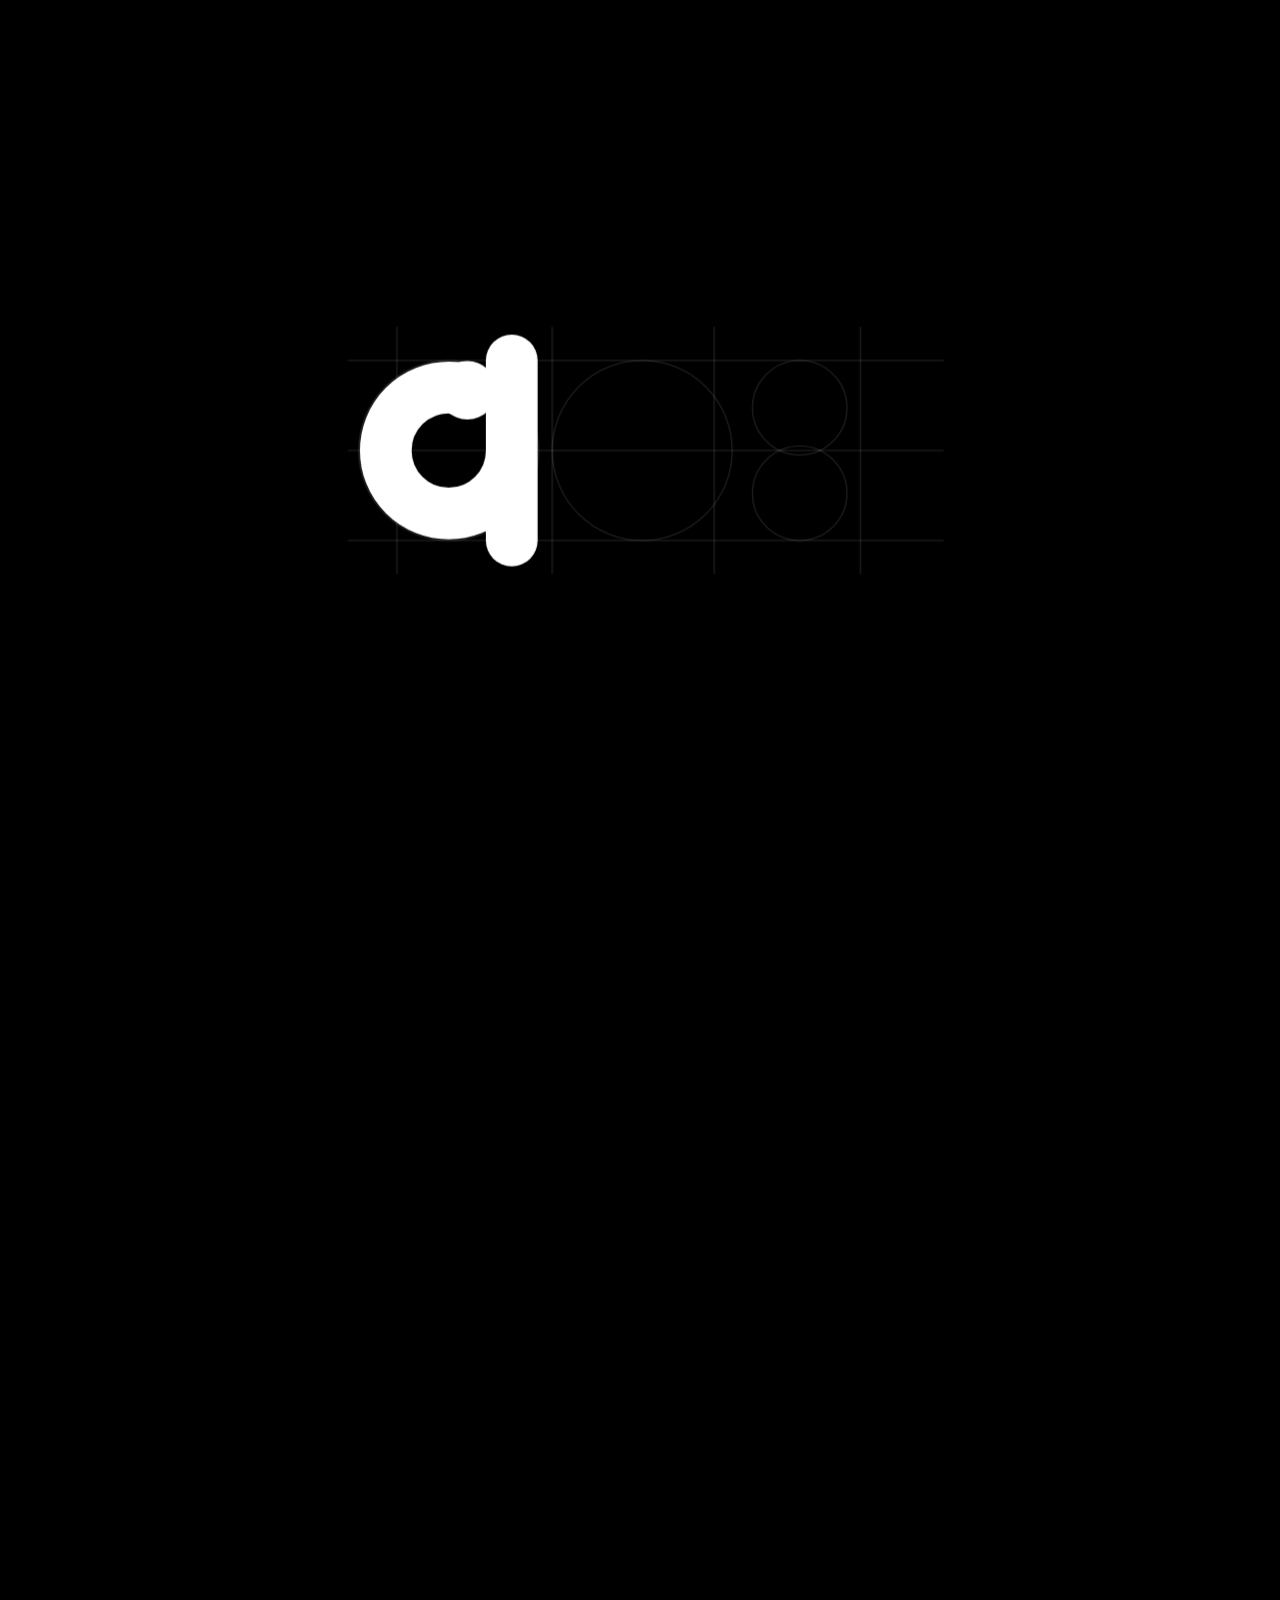
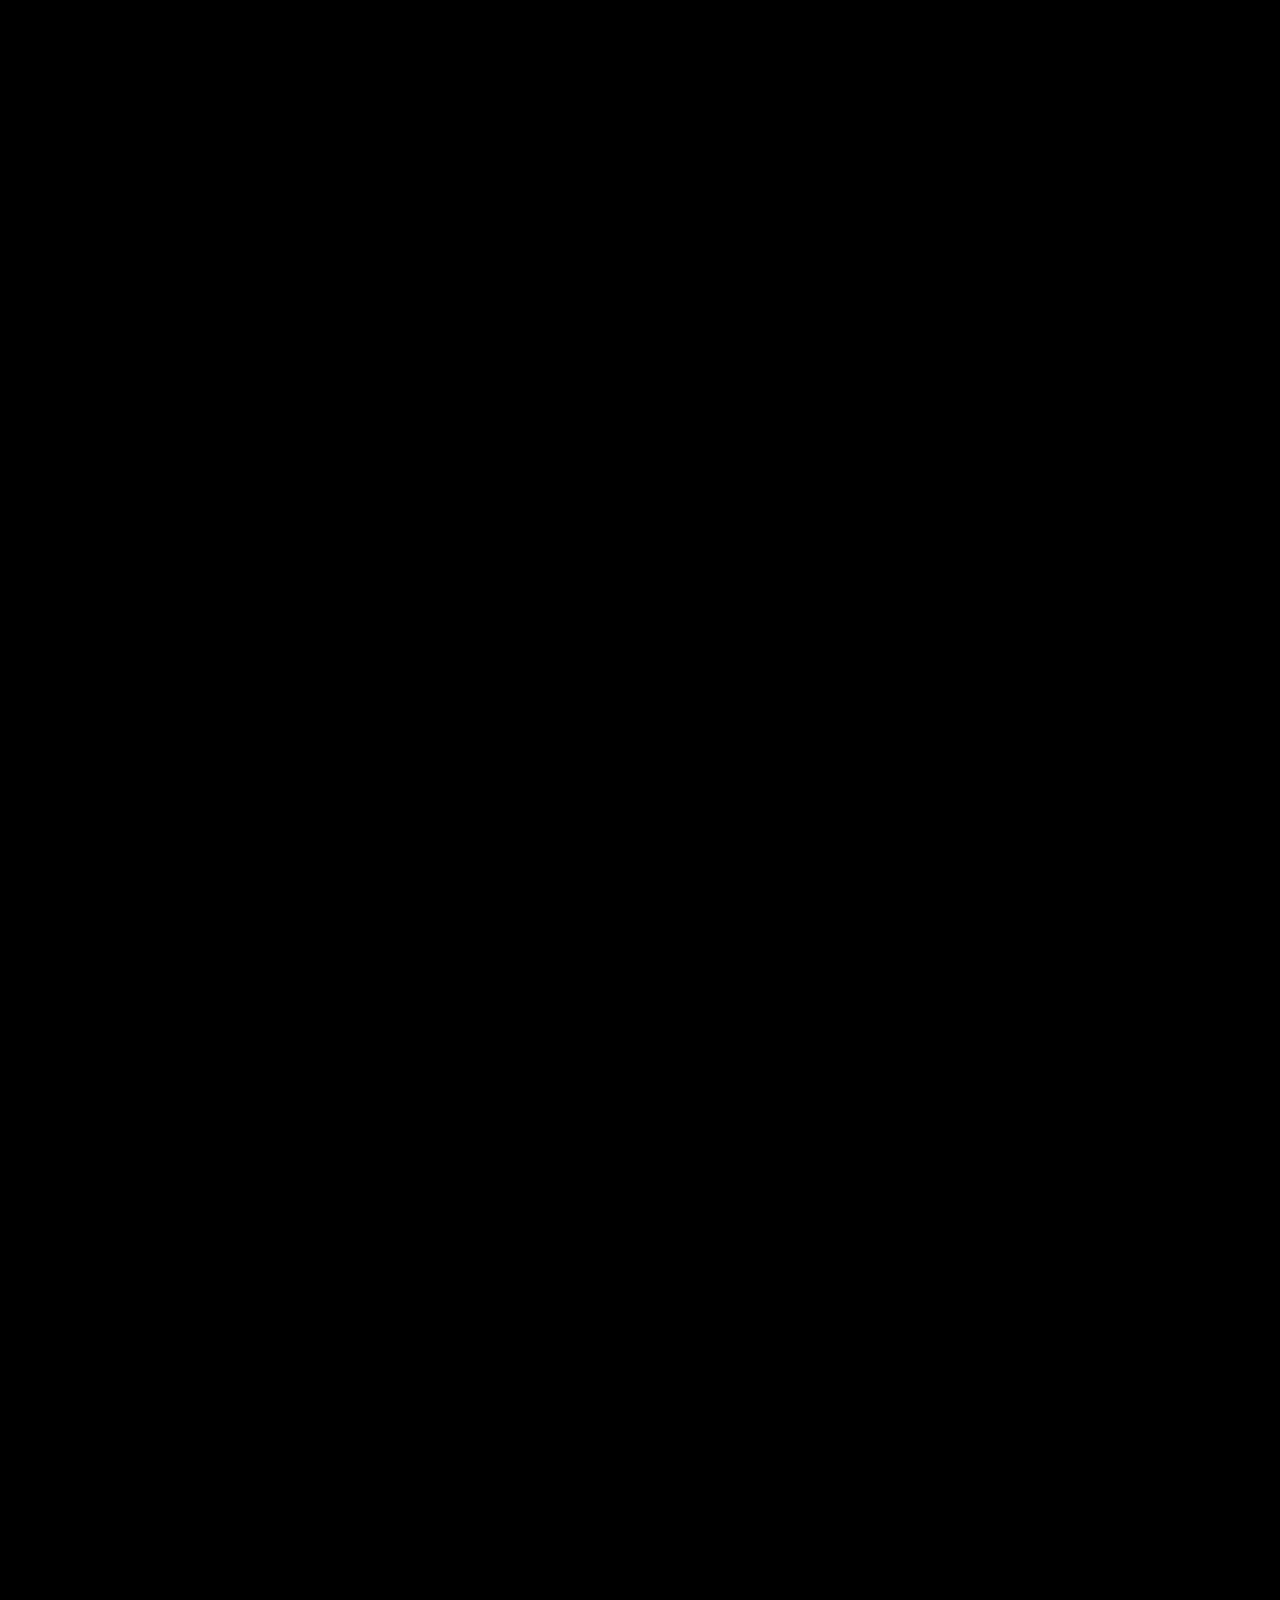
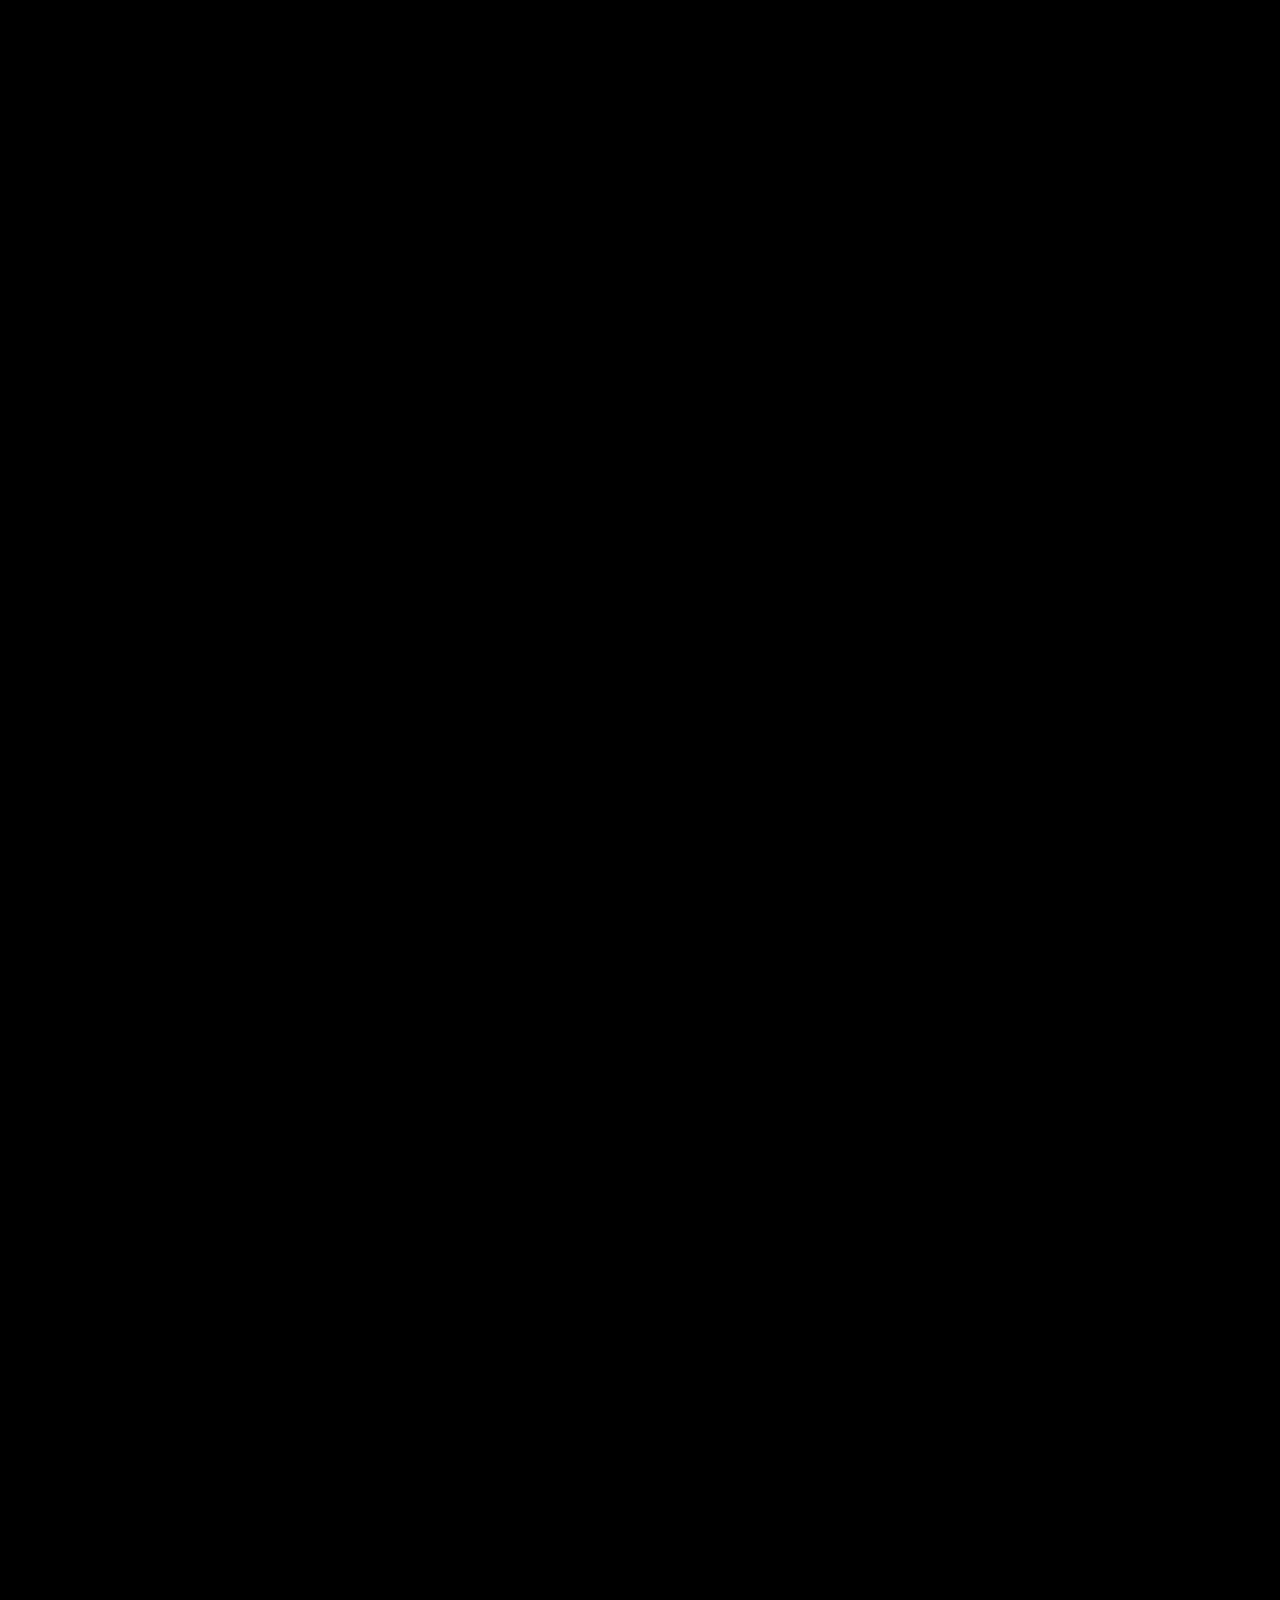
==== index.html @ 287c2034 "Declare copyright: all rights reserved LICENSE and README state that the repo is public only so GitH" ====
<!DOCTYPE html>
<!-- (c) 2026 Bhavani Shankar Ajith. All rights reserved. Viewing is permitted; reuse is not. See /LICENSE. -->
<html lang="en">
<head>
  <meta charset="UTF-8">
  <meta name="viewport" content="width=device-width, initial-scale=1.0">
  <title>Bhavani S. &middot; Junior Software Developer</title>

  <!-- SEO -->
  <meta name="description" content="hi. i'm bhavani. Software engineer — backend, data pipelines, and AI systems. Spring Boot, GraphRAG, Kafka. MS at Stony Brook, May 2026.">
  <meta name="keywords" content="software engineer, backend developer, spring boot, kafka, graphrag, rag, microservices, distributed systems, stony brook">
  <meta name="author" content="Bhavani Shankar Ajith">
  <meta name="robots" content="index, follow">

  <!-- Open Graph -->
  <meta property="og:title" content="Bhavani S. &middot; Junior Software Developer">
  <meta property="og:description" content="Software engineer — backend, data pipelines, and AI systems. MS at Stony Brook, May 2026.">
  <meta property="og:type" content="website">
  <meta property="og:locale" content="en_US">
  <meta property="og:image" content="https://abs768.github.io/images/DocGPT.png">

  <!-- Favicon -->
  <link rel="icon" type="image/svg+xml" href="./favicon.svg">

  <!-- Fonts -->
  <link rel="preconnect" href="https://fonts.googleapis.com">
  <link rel="preconnect" href="https://fonts.gstatic.com" crossorigin>
  <link href="https://fonts.googleapis.com/css2?family=IBM+Plex+Mono:ital,wght@0,300;0,400;0,500;1,300;1,400;1,500&display=swap" rel="stylesheet">
  <link href="https://fonts.googleapis.com/css2?family=IBM+Plex+Sans:wght@400;500;600;700&display=swap" rel="stylesheet">

  <!-- Styles -->
  <link rel="stylesheet" href="css/portfolio.css?v=20260711n">
</head>

<body>
  <div id="cursor" aria-hidden="true"></div>
  <div class="loadbar" id="loadbar" aria-hidden="true"></div>

  <!-- intro animation: "my story", hand-scribbled stroke by stroke -->
  <section class="intro" id="intro" aria-label="my story">
    <div class="intro__anim" id="introAnim" aria-hidden="true">
      <svg class="intro__svg" viewBox="0 0 640 360" xmlns="http://www.w3.org/2000/svg">
        <!-- construction guides, like a type-design blueprint -->
        <g class="intro__guides">
          <path d="M60,100 L590,100 M60,260 L590,260 M60,180 L590,180"/>
          <path d="M104,70 L104,290 M242,70 L242,290 M386,70 L386,290 M516,70 L516,290"/>
          <circle cx="150" cy="180" r="80"/>
          <circle cx="322" cy="180" r="80"/>
          <circle cx="462" cy="142" r="42"/>
          <circle cx="462" cy="218" r="42"/>
        </g>

        <!-- each letter is one pen path: drawn white under the ball,
             colorized the moment it completes -->
        <path class="intro__letter" data-color="#1c86ff"
              d="M206,180 A56,56 0 1 1 150,124 A56,56 0 0 1 206,180 M206,100 L206,260"/>
        <path class="intro__letter" data-color="#ff4fa0"
              d="M238,42 L238,260 M238,180 A56,56 0 1 1 322,236 A56,56 0 0 1 266,180"/>
        <path class="intro__letter" data-color="#ff4757"
              d="M498,118 C490,94 434,96 432,132 C430,166 496,158 496,196 C496,232 432,236 424,210"/>

        <!-- the pen: writes the word, lands as the period -->
        <circle class="intro__ball" id="introBall" cx="0" cy="0" r="26" fill="#ffffff"/>
      </svg>
    </div>
  </section>

  <!-- about -->
  <section class="about" id="about">
    <textarea id="message" placeholder="Type your message… " aria-label="Type your message"></textarea>


    <h1 class="about__title">
      <span id="greet">hi</span>.<br>
      <span>i&rsquo;m</span><br>
      <span>bhavani</span>.
    </h1>

    <p class="about__introText">
      I&rsquo;m a software engineer. I mostly build backend and AI
      systems &mdash; retrieval, pipelines, APIs. Finishing my MS at
      Stony Brook, out in May 2026.
    </p>

    <div class="about__buttons">
      <a href="#" class="btn btn--hi" id="sayHi">
        <span class="btn__icon">&rarr;</span>
        <span class="btn__text">
          <span class="btn__text__main">say hi</span>
          <span class="btn__text__sub">go back</span>
          <span class="btn__text__done">&#10003; thank you</span>
        </span>
      </a>
      <a href="#" class="btn btn--snd" id="send"><span class="btn__text">send</span></a>
    </div>
  </section>

  <!-- work grid (full bleed) -->
  <div class="workgrid">

    <!-- 1: papertrail wordmark (wide) -->
    <div class="workgrid__item workgrid__item--1">
      <a href="experiments.html#papertrail">
        <div class="workgrid__item__container">
          <div class="workgrid__item__title">papertrail &mdash; graphrag research-paper agent</div>
          <div class="workgrid__item__content">
            <span class="tile-wordmark tile-wordmark--paper">papertrail</span>
          </div>
        </div>
      </a>
    </div>

    <!-- 2: solar system, learned to orbit -->
    <div class="workgrid__item workgrid__item--2">
      <a href="experiments.html#solar">
        <div class="workgrid__item__container">
          <div class="workgrid__item__title">a solar system that learned to orbit</div>
          <div class="workgrid__item__content workgrid__item__content--center">
            <svg class="tile-art tile-art--big" viewBox="0 0 220 210" xmlns="http://www.w3.org/2000/svg" aria-hidden="true">
              <defs>
                <radialGradient id="sun-g"><stop offset="0" stop-color="#fff6c8"/><stop offset="1" stop-color="#ffb45c"/></radialGradient>
              </defs>
              <circle cx="110" cy="105" r="26" fill="url(#sun-g)" style="filter: drop-shadow(0 0 20px rgba(255, 214, 90, 0.9))"/>
              <ellipse cx="110" cy="105" rx="88" ry="36" fill="none" stroke="#3a3a48" stroke-width="1" stroke-dasharray="3,4"/>
              <ellipse cx="110" cy="105" rx="55" ry="22" fill="none" stroke="#2e2e3a" stroke-width="1" stroke-dasharray="2,4"/>
              <circle r="7" fill="#1c86ff" style="filter: drop-shadow(0 0 8px rgba(28, 134, 255, 0.9))">
                <animateMotion dur="7s" repeatCount="indefinite" path="M198,105 A88,36 0 1 1 22,105 A88,36 0 1 1 198,105"/>
              </circle>
              <circle r="4.5" fill="#ff4fa0" style="filter: drop-shadow(0 0 7px rgba(255, 79, 160, 0.9))">
                <animateMotion dur="3.8s" repeatCount="indefinite" path="M165,105 A55,22 0 1 1 55,105 A55,22 0 1 1 165,105"/>
              </circle>
            </svg>
          </div>
        </div>
      </a>
    </div>

    <!-- 3: wolfiedex event radar -->
    <div class="workgrid__item workgrid__item--3">
      <a href="experiments.html#wolfiedex">
        <div class="workgrid__item__container">
          <div class="workgrid__item__title">wolfiedex &mdash; find campus events by intent</div>
          <div class="workgrid__item__content workgrid__item__content--center">
            <svg class="tile-art tile-art--big" viewBox="0 0 220 210" xmlns="http://www.w3.org/2000/svg" aria-hidden="true">
              <circle cx="110" cy="105" r="9" fill="#1c86ff" style="filter: drop-shadow(0 0 12px rgba(28, 134, 255, 0.95))"/>
              <circle cx="110" cy="105" r="12" fill="none" stroke="#1c86ff" stroke-width="2.5">
                <animate attributeName="r" values="12;92" dur="2.6s" repeatCount="indefinite"/>
                <animate attributeName="opacity" values="0.95;0" dur="2.6s" repeatCount="indefinite"/>
              </circle>
              <circle cx="110" cy="105" r="12" fill="none" stroke="#7ad7ff" stroke-width="2">
                <animate attributeName="r" values="12;92" dur="2.6s" begin="1.3s" repeatCount="indefinite"/>
                <animate attributeName="opacity" values="0.85;0" dur="2.6s" begin="1.3s" repeatCount="indefinite"/>
              </circle>
              <circle cx="48" cy="60" r="5" fill="#ffe07a">
                <animate attributeName="opacity" values="0.25;1;0.25" dur="2.6s" begin="0.7s" repeatCount="indefinite"/>
              </circle>
              <circle cx="174" cy="80" r="5" fill="#2ee6a8">
                <animate attributeName="opacity" values="0.25;1;0.25" dur="2.6s" begin="1.5s" repeatCount="indefinite"/>
              </circle>
              <circle cx="150" cy="166" r="5" fill="#ff4fa0">
                <animate attributeName="opacity" values="0.25;1;0.25" dur="2.6s" begin="2.1s" repeatCount="indefinite"/>
              </circle>
            </svg>
          </div>
        </div>
      </a>
    </div>

    <!-- 4: docgpt, private by default -->
    <div class="workgrid__item workgrid__item--4">
      <a href="experiments.html#docgpt">
        <div class="workgrid__item__container">
          <div class="workgrid__item__title">docgpt &mdash; your documents never leave your machine</div>
          <div class="workgrid__item__content workgrid__item__content--center">
            <svg class="tile-art tile-art--big" viewBox="0 0 220 210" xmlns="http://www.w3.org/2000/svg" aria-hidden="true">
              <path d="M84,96 V76 a26,26 0 0 1 52,0 v20" fill="none" stroke="#dfdfdf" stroke-width="7" stroke-linecap="round">
                <animateTransform attributeName="transform" type="translate" values="0,-12; 0,0; 0,0; 0,-12" keyTimes="0; 0.15; 0.85; 1" dur="4.5s" repeatCount="indefinite"/>
              </path>
              <rect x="70" y="96" width="80" height="62" rx="12" fill="none" stroke="#dfdfdf" stroke-width="7"/>
              <g style="filter: drop-shadow(0 0 10px rgba(28, 134, 255, 0.9))">
                <circle cx="110" cy="124" r="8" fill="#1c86ff">
                  <animate attributeName="opacity" values="1;0.45;1" dur="2.2s" repeatCount="indefinite"/>
                </circle>
                <path d="M110,128 L110,144" stroke="#1c86ff" stroke-width="6" stroke-linecap="round"/>
              </g>
            </svg>
          </div>
        </div>
      </a>
    </div>

    <!-- 5: case-wiki knowledge graph, obsidian-style (tall) -->
    <div class="workgrid__item workgrid__item--5">
      <a href="experiments.html#forensic">
        <div class="workgrid__item__container">
          <div class="workgrid__item__title">forensic llm wiki &mdash; evidence graphs from case notes</div>
          <div class="workgrid__item__content workgrid__item__content--center">
            <svg class="tile-nodegraph" viewBox="0 0 220 360" xmlns="http://www.w3.org/2000/svg" aria-hidden="true">
              <g stroke="#6f5cf0" stroke-width="1" fill="none">
                <path d="M100,210 L48,86 M100,210 L96,58 M100,210 L142,62 M100,210 L172,116 M100,210 L182,180 M100,210 L146,246 M100,210 L118,318 M100,210 L84,136 M142,62 L172,116 M142,62 L96,58 M172,116 L182,180"/>
                <animate attributeName="opacity" values="0.35;0.8;0.35" dur="4s" repeatCount="indefinite"/>
              </g>
              <g fill="#8f949c">
                <circle cx="48" cy="86" r="4"/>
                <circle cx="96" cy="58" r="4"/>
                <circle cx="142" cy="62" r="4"/>
                <circle cx="172" cy="116" r="4"/>
                <circle cx="182" cy="180" r="4"/>
                <circle cx="146" cy="246" r="4"/>
                <circle cx="118" cy="318" r="4"/>
                <circle cx="84" cy="136" r="3.4" opacity="0.55"/>
              </g>
              <circle cx="100" cy="210" r="6.5" fill="#8a63f5" style="filter: drop-shadow(0 0 10px rgba(138, 99, 245, 0.95))">
                <animate attributeName="r" values="6.5;9;6.5" dur="2.6s" repeatCount="indefinite"/>
              </circle>
              <g class="tile-nodegraph__labels" text-anchor="middle">
                <text x="48" y="102">final_report</text>
                <text x="96" y="46">contradictions</text>
                <text x="142" y="50">iocs</text>
                <text x="172" y="132">hypotheses</text>
                <text x="182" y="196">entities</text>
                <text x="146" y="262">timeline</text>
                <text x="118" y="334">open_questions</text>
                <text x="100" y="228">index</text>
              </g>
            </svg>
          </div>
        </div>
      </a>
    </div>

    <!-- 6: architecture blueprint (decorative) -->
    <div class="workgrid__item workgrid__item--6">
      <div>
        <div class="workgrid__item__container">
          <div class="workgrid__item__content workgrid__item__content--center">
            <svg class="tile-flow" viewBox="0 0 220 360" xmlns="http://www.w3.org/2000/svg" aria-hidden="true">
              <g class="tile-flow__boxes">
                <rect x="24" y="24" width="80" height="30"/>
                <rect x="118" y="24" width="80" height="30"/>
                <rect x="72" y="92" width="76" height="28"/>
                <rect x="36" y="158" width="148" height="44"/>
                <rect x="20" y="248" width="52" height="28"/>
                <rect x="84" y="248" width="52" height="28"/>
                <rect x="148" y="248" width="52" height="28"/>
                <rect x="58" y="312" width="104" height="28"/>
              </g>
              <g class="tile-flow__arrows">
                <path d="M64,54 C64,72 96,74 102,92"/>
                <path d="M158,54 C158,72 124,74 118,92"/>
                <path d="M110,120 L110,158"/>
                <path d="M62,202 C52,218 46,232 46,248"/>
                <path d="M110,202 L110,248"/>
                <path d="M158,202 C168,218 174,232 174,248"/>
                <path d="M110,276 L110,312"/>
              </g>
              <path id="flow-lane" d="M64,54 C64,80 104,84 110,120 L110,312" fill="none" stroke="none"/>
              <path id="flow-lane2" d="M158,54 C158,80 124,84 118,92" fill="none" stroke="none"/>
              <circle r="4" fill="#1c86ff" style="filter: drop-shadow(0 0 6px rgba(28, 134, 255, 0.9))">
                <animateMotion dur="4.2s" repeatCount="indefinite"><mpath href="#flow-lane"/></animateMotion>
              </circle>
              <circle r="4" fill="#ffe07a" style="filter: drop-shadow(0 0 6px rgba(255, 224, 122, 0.9))">
                <animateMotion dur="4.2s" begin="2.1s" repeatCount="indefinite"><mpath href="#flow-lane"/></animateMotion>
              </circle>
              <circle r="3.5" fill="#2ee6a8">
                <animateMotion dur="2.4s" repeatCount="indefinite"><mpath href="#flow-lane2"/></animateMotion>
              </circle>
              <g class="tile-flow__labels" text-anchor="middle">
                <text x="64" y="42">sources</text>
                <text x="158" y="42">schema</text>
                <text x="110" y="109">ingest</text>
                <text x="110" y="176">knowledge graph</text>
                <text x="110" y="190" opacity="0.55">entities &middot; citations</text>
                <text x="46" y="265">query</text>
                <text x="110" y="265">lint</text>
                <text x="174" y="265">report</text>
                <text x="110" y="329">grounded answer</text>
              </g>
            </svg>
          </div>
        </div>
      </div>
    </div>

    <!-- 7: a classifier that can abstain -->
    <div class="workgrid__item workgrid__item--7">
      <a href="experiments.html#ml">
        <div class="workgrid__item__container">
          <div class="workgrid__item__title">a classifier that knows when it doesn&rsquo;t know</div>
          <div class="workgrid__item__content workgrid__item__content--center">
            <svg class="tile-art" viewBox="0 0 220 210" xmlns="http://www.w3.org/2000/svg" aria-hidden="true">
              <g fill="none" stroke="#7e838c" stroke-width="1.5">
                <rect x="140" y="30" width="56" height="34" rx="4"/>
                <rect x="140" y="88" width="56" height="34" rx="4"/>
                <rect x="140" y="146" width="56" height="34" rx="4"/>
                <path d="M60,105 C95,100 105,60 140,47 M60,105 L140,105 M60,105 C95,110 105,150 140,163"/>
              </g>
              <circle cx="164" cy="47" r="4" fill="#2ee6a8" style="filter: drop-shadow(0 0 8px rgba(46, 230, 168, 0.9))">
                <animate attributeName="r" values="4;7;4" keyTimes="0;0.9;1" dur="2.8s" repeatCount="indefinite"/>
              </circle>
              <circle cx="164" cy="105" r="4" fill="#ffe07a"/>
              <circle cx="164" cy="163" r="4" fill="#ff4757"/>
              <circle r="6" fill="#dfdfdf">
                <animateMotion dur="2.8s" repeatCount="indefinite" path="M40,105 L60,105 C95,100 105,60 136,48"/>
                <animate attributeName="opacity" values="0;1;1;0" keyTimes="0;0.12;0.9;1" dur="2.8s" repeatCount="indefinite"/>
              </circle>
            </svg>
          </div>
        </div>
      </a>
    </div>

    <!-- 8: marketpulse live chart (big) -->
    <div class="workgrid__item workgrid__item--8">
      <a href="experiments.html#marketpulse">
        <div class="workgrid__item__container">
          <div class="workgrid__item__title">marketpulse &mdash; real-time stock pipeline</div>
          <div class="workgrid__item__content workgrid__item__content--center">
            <svg class="tile-art tile-art--chart" viewBox="0 0 460 300" xmlns="http://www.w3.org/2000/svg" aria-hidden="true">
              <defs>
                <linearGradient id="area-g" x1="0" y1="0" x2="0" y2="1">
                  <stop offset="0" stop-color="#2ee6a8" stop-opacity="0.35"/>
                  <stop offset="1" stop-color="#2ee6a8" stop-opacity="0"/>
                </linearGradient>
              </defs>
              <g stroke="#1e1e26" stroke-width="1">
                <path d="M20,70 H440 M20,130 H440 M20,190 H440 M20,250 H440"/>
              </g>
              <path d="M20,240 L80,205 L140,222 L200,150 L260,176 L320,104 L380,128 L440,58 L440,280 L20,280 Z"
                    fill="url(#area-g)" class="tile-chart__area"/>
              <path pathLength="100" class="tile-chart__line tile-chart__line--alt"
                    d="M20,255 L80,238 L140,246 L200,208 L260,224 L320,178 L380,196 L440,140"
                    fill="none" stroke="#ff4fa0" stroke-width="2.5" stroke-linejoin="round" stroke-linecap="round" opacity="0.8"/>
              <path id="tickline" class="tile-chart__line" pathLength="100"
                    d="M20,240 L80,205 L140,222 L200,150 L260,176 L320,104 L380,128 L440,58"
                    fill="none" stroke="#2ee6a8" stroke-width="4" stroke-linejoin="round" stroke-linecap="round"
                    style="filter: drop-shadow(0 0 8px rgba(46, 230, 168, 0.75))"/>
              <circle r="5" fill="#7ad7ff" style="filter: drop-shadow(0 0 7px rgba(122, 215, 255, 0.9))">
                <animateMotion dur="4s" repeatCount="indefinite"><mpath href="#tickline"/></animateMotion>
              </circle>
              <circle r="5" fill="#ffe07a" style="filter: drop-shadow(0 0 7px rgba(255, 224, 122, 0.9))">
                <animateMotion dur="4s" begin="2s" repeatCount="indefinite"><mpath href="#tickline"/></animateMotion>
              </circle>
            </svg>
          </div>
        </div>
      </a>
    </div>

    <!-- 9: say hi strip -->
    <div class="workgrid__item workgrid__item--9">
      <a href="#about">
      <div class="workgrid__item__container">
        <div class="workgrid__item__title">say hi &mdash; the message box is one scroll up</div>
        <div class="workgrid__item__content">
          <div class="tile-assist">
            <p>curious? ask me anything</p>
            <div class="tile-assist__bar" aria-hidden="true">
              <span></span><span></span><span></span><span></span>
            </div>
          </div>
        </div>
      </div>
      </a>
    </div>

    <!-- 10: shapes (decorative) -->
    <div class="workgrid__item workgrid__item--10">
      <div class="workgrid__item__container">
        <div class="workgrid__item__content workgrid__item__content--center">
          <div class="tile-shapes">
            <span class="tile-shapes__circle"></span>
            <span class="tile-shapes__rect"></span>
          </div>
        </div>
      </div>
    </div>

    <!-- 11: k-hop graph traversal (decorative) -->
    <div class="workgrid__item workgrid__item--11">
      <div>
        <div class="workgrid__item__container">
          <div class="workgrid__item__content workgrid__item__content--center">
            <svg class="tile-art" viewBox="0 0 220 210" xmlns="http://www.w3.org/2000/svg" aria-hidden="true">
              <path id="hop-path" d="M36,160 L92,64 L150,120 L192,44" fill="none" stroke="none"/>
              <g stroke="#3a3a48" stroke-width="1.5" fill="none">
                <path d="M36,160 L92,64 L150,120 L192,44 M92,64 L58,40 M150,120 L164,176"/>
              </g>
              <g fill="#8f949c">
                <circle cx="58" cy="40" r="4"/>
                <circle cx="164" cy="176" r="4"/>
              </g>
              <circle cx="36" cy="160" r="7" fill="#1c86ff"/>
              <circle cx="92" cy="64" r="5.5" fill="#8f949c">
                <animate attributeName="fill" values="#8f949c;#1c86ff;#1c86ff;#8f949c" keyTimes="0;0.3;0.85;1" dur="3.6s" repeatCount="indefinite"/>
              </circle>
              <circle cx="150" cy="120" r="5.5" fill="#8f949c">
                <animate attributeName="fill" values="#8f949c;#8f949c;#1c86ff;#1c86ff;#8f949c" keyTimes="0;0.55;0.62;0.85;1" dur="3.6s" repeatCount="indefinite"/>
              </circle>
              <circle cx="192" cy="44" r="5.5" fill="#8f949c">
                <animate attributeName="fill" values="#8f949c;#8f949c;#1c86ff;#8f949c" keyTimes="0;0.88;0.95;1" dur="3.6s" repeatCount="indefinite"/>
              </circle>
              <circle r="4.5" fill="#7ad7ff">
                <animateMotion dur="3.6s" repeatCount="indefinite" keyPoints="0;1" keyTimes="0;1"><mpath href="#hop-path"/></animateMotion>
              </circle>
            </svg>
          </div>
        </div>
      </div>
    </div>

    <!-- 12: more -->
    <div class="workgrid__item workgrid__item--12">
      <a href="experiments.html">
        <div class="workgrid__item__container">
          <div class="workgrid__item__title">enter the lab</div>
          <div class="workgrid__item__content workgrid__item__content--center">
            <span class="tile-more">&rarr;</span>
          </div>
        </div>
      </a>
    </div>

  </div>

  <!-- write -->
  <section class="words">
    <h1>Write</h1>
    <p class="section__lead">
      Most of my projects end up with a long README &mdash; what broke,
      what fixed it, the numbers. A book chapter and a few of those below.
    </p>

    <ul class="words__samples">
      <li class="words__samples__item">
        <a href="https://github.com/abs768/Plant-Disease-Classification-Using-Densenet-169-Architecture-of-CNN" target="_blank" rel="noopener noreferrer">
          <div class="tile tile--4to3">
            <svg viewBox="0 0 64 64" xmlns="http://www.w3.org/2000/svg" aria-hidden="true">
              <rect x="16" y="12" width="32" height="40" rx="3" fill="none" stroke="#fff" stroke-width="2"/>
              <path d="M22 24h20M22 32h20M22 40h12" stroke="#008fff" stroke-width="2" stroke-linecap="round"/>
            </svg>
          </div>
          <p>Deep-learning plant disease classification &mdash; a published book chapter</p>
        </a>
      </li>
      <li class="words__samples__item">
        <a href="https://github.com/abs768/PaperTrail#readme" target="_blank" rel="noopener noreferrer">
          <div class="tile tile--4to3">
            <svg viewBox="0 0 64 64" xmlns="http://www.w3.org/2000/svg" aria-hidden="true">
              <circle cx="24" cy="24" r="6" fill="none" stroke="#fff" stroke-width="2"/>
              <circle cx="44" cy="40" r="6" fill="none" stroke="#fff" stroke-width="2"/>
              <path d="M28 28l12 8" stroke="#008fff" stroke-width="2" stroke-linecap="round"/>
            </svg>
          </div>
          <p>Fighting fabricated citations with fuzzy-match filters</p>
        </a>
      </li>
      <li class="words__samples__item">
        <a href="https://github.com/abs768/intelligent-doc-rag#readme" target="_blank" rel="noopener noreferrer">
          <div class="tile tile--4to3">
            <svg viewBox="0 0 64 64" xmlns="http://www.w3.org/2000/svg" aria-hidden="true">
              <rect x="14" y="18" width="36" height="28" rx="4" fill="none" stroke="#fff" stroke-width="2"/>
              <circle cx="44" cy="20" r="7" fill="#f0326e"/>
            </svg>
          </div>
          <p>Why your documents should never leave your machine</p>
        </a>
      </li>
    </ul>

    <div class="words__drawer" id="drawer">
      <ul class="words__extended">
        <li><a href="https://github.com/abs768/forensic-llm-wiki-obsidian" target="_blank" rel="noopener noreferrer">Forensic LLM Wiki &mdash; case notes into timelines, IOCs, and contradictions</a></li>
        <li><a href="https://github.com/abs768/MarketPulse-Real-Time-Stock-Pipeline" target="_blank" rel="noopener noreferrer">MarketPulse &mdash; 3k records/sec through Kafka into Snowflake</a></li>
        <li><a href="https://github.com/abs768/Solar-System-Model-using-Deep-Reinforcement-Learning" target="_blank" rel="noopener noreferrer">A solar system, learned by deep reinforcement learning</a></li>
        <li><a href="https://github.com/abs768/Robust-Image-Classification-with-MC-Dropout-Tri-Gating-and-SVHN-Calibrated-OOD-Thresholds" target="_blank" rel="noopener noreferrer">Robust image classification with MC dropout and OOD thresholds</a></li>
        <li><a href="https://github.com/abs768/Stock-Sentiment-Analysis-using-News-Headlines" target="_blank" rel="noopener noreferrer">Stock sentiment analysis from news headlines</a></li>
      </ul>
    </div>

    <button class="fab" id="drawerToggle" aria-label="Show more" aria-expanded="false">
      <span class="fab__icon">+</span>
    </button>
  </section>

  <!-- play -->
  <section class="play">
    <div class="play__container">
      <div class="play__visual" aria-hidden="true">
        <div class="play__orb"></div>
      </div>
      <div class="play__content">
        <h1>Play</h1>
        <p>
          I&rsquo;m driven by curiosity &mdash; teaching a solar system to orbit
          with reinforcement learning, building voice assistants, benchmarking
          local LLMs, and the occasional spaceship battle game.
        </p>
        <a class="btn btn--margin" href="experiments.html" target="_blank" rel="noopener">
          <span class="btn__icon">&rarr;</span> explore
        </a>
      </div>
    </div>
  </section>

  <!-- work (speak-style) -->
  <section class="speaking">
    <h1>Work</h1>
    <p class="section__lead">
      Internships and research across backend, data, and a bit of edge ML.
      Code that shipped and then had to keep working.
    </p>

    <ul class="engagement-list">
      <li class="engagement-list__item">
        <a href="Bhavani_Resume.pdf" class="resume-peek" data-resume="images/resume/gra.png">
          <div class="tile tile--4to3 tile--icon">
            <svg viewBox="0 0 64 64" xmlns="http://www.w3.org/2000/svg" aria-hidden="true">
              <path d="M12 44l10-14 8 6 10-16 12 10" fill="none" stroke="#fff" stroke-width="2" stroke-linecap="round" stroke-linejoin="round"/>
              <circle cx="52" cy="30" r="3" fill="#008fff"/>
            </svg>
          </div>
          <div class="engagement-list__text">
            <h2>Graduate Research Assistant</h2>
            <p>Stony Brook University, 2026</p>
          </div>
        </a>
      </li>
      <li class="engagement-list__item">
        <a href="Bhavani_Resume.pdf" class="resume-peek" data-resume="images/resume/navitas.png">
          <div class="tile tile--4to3 tile--icon">
            <svg viewBox="0 0 64 64" xmlns="http://www.w3.org/2000/svg" aria-hidden="true">
              <rect x="14" y="14" width="36" height="10" rx="2" fill="none" stroke="#fff" stroke-width="2"/>
              <rect x="14" y="28" width="36" height="10" rx="2" fill="none" stroke="#fff" stroke-width="2"/>
              <rect x="14" y="42" width="36" height="10" rx="2" fill="none" stroke="#008fff" stroke-width="2"/>
            </svg>
          </div>
          <div class="engagement-list__text">
            <h2>Software Engineer Intern</h2>
            <p>Navitas, Spring Boot, 2025</p>
          </div>
        </a>
      </li>
      <li class="engagement-list__item">
        <a href="Bhavani_Resume.pdf" class="resume-peek" data-resume="images/resume/nvidia.png">
          <div class="tile tile--4to3 tile--icon">
            <svg viewBox="0 0 64 64" xmlns="http://www.w3.org/2000/svg" aria-hidden="true">
              <rect x="18" y="18" width="28" height="28" rx="4" fill="none" stroke="#fff" stroke-width="2"/>
              <path d="M18 26h-6M18 38h-6M52 26h-6M52 38h-6M26 18v-6M38 18v-6M26 52v-6M38 52v-6" stroke="#76b900" stroke-width="2" stroke-linecap="round"/>
            </svg>
          </div>
          <div class="engagement-list__text">
            <h2>Deep Learning Apprentice</h2>
            <p>NVIDIA Edge Lab, TensorRT, 2022</p>
          </div>
        </a>
      </li>
    </ul>
  </section>

  <!-- education -->
  <section class="speaking">
    <h1>Education</h1>
    <p class="section__lead">
      Each one links to the actual curriculum, so you can see what the
      program covers.
    </p>

    <ul class="engagement-list">
      <li class="engagement-list__item">
        <a href="https://www.cs.stonybrook.edu/admissions/Graduate-Admissions-Data-Science" target="_blank" rel="noopener noreferrer">
          <div class="tile tile--4to3 tile--icon">
            <svg viewBox="0 0 64 64" xmlns="http://www.w3.org/2000/svg" aria-hidden="true">
              <path d="M32 14L8 26l24 12 24-12z" fill="none" stroke="#fff" stroke-width="2" stroke-linejoin="round"/>
              <path d="M18 32v10c0 4 28 4 28 0V32" fill="none" stroke="#008fff" stroke-width="2"/>
            </svg>
          </div>
          <div class="engagement-list__text">
            <h2>MS, Applied Math &amp; Statistics</h2>
            <p>Stony Brook University, GPA 3.75 &mdash; the data science track</p>
          </div>
        </a>
      </li>
      <li class="engagement-list__item">
        <a href="https://www.srmist.edu.in/" target="_blank" rel="noopener noreferrer">
          <div class="tile tile--4to3 tile--icon">
            <svg viewBox="0 0 64 64" xmlns="http://www.w3.org/2000/svg" aria-hidden="true">
              <circle cx="32" cy="32" r="16" fill="none" stroke="#fff" stroke-width="2"/>
              <path d="M32 22v10l7 7" stroke="#f0326e" stroke-width="2" stroke-linecap="round"/>
            </svg>
          </div>
          <div class="engagement-list__text">
            <h2>B.Tech, CS (AI &amp; ML)</h2>
            <p>SRM Institute, CGPA 9.66 &mdash; the AI &amp; ML curriculum</p>
          </div>
        </a>
      </li>
    </ul>
  </section>

  <!-- footer -->
  <section class="footer">
    <div class="footer__content">
      <div class="footer__links">
        <a class="footer__home" href="#top">&#8962;</a>
        <span>&middot;</span>
        <a href="https://github.com/abs768" target="_blank" rel="noopener noreferrer">github</a>
        <span>&middot;</span>
        <a href="https://www.linkedin.com/in/abs768/" target="_blank" rel="noopener noreferrer">linkedIn</a>
        <span>&middot;</span>
        <a href="mailto:abhavanishankar2002@gmail.com?subject=hi%20bhavani">mail</a>
        <span>&middot;</span>
        <a href="Bhavani_Resume.pdf" target="_blank" rel="noopener">resume</a>
      </div>
      <p>made in Stony Brook</p>
    </div>
  </section>

  <!-- resume peek overlay -->
  <div class="peek" id="peek" role="dialog" aria-modal="true" aria-label="Resume excerpt" hidden>
    <div class="peek__backdrop" data-peek-close></div>
    <figure class="peek__panel">
      <button class="peek__close" data-peek-close aria-label="Close">&times;</button>
      <img id="peekImg" src="" alt="Resume excerpt">
      <figcaption>
        <a href="Bhavani_Resume.pdf" target="_blank" rel="noopener">open the full resume &rarr;</a>
      </figcaption>
    </figure>
  </div>

  <script src="js/portfolio.js?v=20260711n" defer></script>
</body>
</html>
---- css/portfolio.css ----
/* (c) 2026 Bhavani Shankar Ajith. All rights reserved. See /LICENSE. */
/* black, white, one blue. IBM Plex Mono body, IBM Plex Sans headings. */

:root {
  --mono-blue: #008fff;
  --mono-tile: #121217;
  --mono-tile-alt: #0e0e0e;
  --mono-gray: #797979;
  --mono-line-height: 1.65em;
  --mono-ease: cubic-bezier(0.23, 1, 0.32, 1);
}

* {
  box-sizing: border-box;
}

html,
body {
  height: 100%;
  margin: 0;
  padding: 0;
  overflow-x: hidden; /* nothing pokes sideways on small screens */
  color: #fff;
  background: #000;
  font-family: "IBM Plex Mono", ui-monospace, monospace;
  font-size: 16px;
  -webkit-font-smoothing: antialiased;
}

@media (min-width: 62em) {
  html,
  body {
    font-size: 20px;
  }
}

/* custom cursor */
@media (hover: hover) and (pointer: fine) {
  body,
  a,
  button,
  textarea {
    cursor: none !important;
  }

  /* one cursor, three shapes: orb over nothing, a grey rounded rect
     wrapping tiles/buttons, a text caret over copy. JS lerps the
     geometry every frame, so no transitions here. */
  #cursor {
    pointer-events: none;
    z-index: 99999;
    width: 36px;
    height: 36px;
    background: #c8c8d733;
    border-radius: 100%;
    position: fixed;
    top: 0;
    left: -1000px;
    transform: translate(-50%, -50%);
    transition: background 0.2s ease;
  }

  /* text caret turns blue over copy, like a live insertion point */
  #cursor.is-caret {
    background: var(--mono-blue);
  }
}

@media not ((hover: hover) and (pointer: fine)) {
  #cursor {
    display: none;
  }

  /* no hover on touch: project names sit as captions on the tiles */
  .workgrid__item__title {
    opacity: 1;
    background: linear-gradient(transparent 30%, rgba(0, 0, 0, 0.88));
    align-items: flex-end;
    justify-content: flex-start;
    text-align: left;
    font-size: 0.72rem;
    padding: 0.9em;
  }
}

/* ============ intro animation ============ */
.intro {
  max-width: none;
  height: 100vh;
  height: 100svh; /* stable under mobile URL bars */
  padding: 0;
  margin: 0;
  display: flex;
  align-items: center;
  justify-content: center;
  overflow: hidden;
  background: #000;
}

.intro::before {
  display: none;
}

.intro__anim {
  width: min(720px, 86vw);
  will-change: opacity, transform;
  transition: opacity 0.9s var(--mono-ease), transform 0.9s var(--mono-ease);
}

.intro__svg {
  width: 100%;
  height: auto;
  display: block;
  overflow: visible;
}

.intro__guides {
  fill: none;
  stroke: rgba(255, 255, 255, 0.14);
  stroke-width: 1;
  opacity: 0;
  animation: guidesIn 0.9s ease 0.15s forwards;
}

@keyframes guidesIn {
  to {
    opacity: 1;
  }
}

.intro__letter {
  mix-blend-mode: screen; /* overlapping strokes glow lighter, flat color elsewhere */
  fill: none;
  stroke: #ffffff; /* written in white; JS swaps to data-color on completion */
  stroke-width: 46;
  stroke-linecap: round;
  stroke-linejoin: round;
  visibility: hidden; /* shown by JS once dash lengths are measured */
  transition: stroke 0.55s ease;
}

.intro__ball {
  opacity: 0; /* revealed when the JS choreography starts */
}

.intro--done .intro__anim {
  opacity: 0;
  transform: translateY(-60px) scale(0.92);
}

@media (prefers-reduced-motion: reduce) {
  .intro__guides {
    animation: none;
    opacity: 1;
  }
  .intro__letter {
    visibility: visible;
  }
  .intro__ball {
    opacity: 1;
    transform: translate(560px, 236px);
  }
}

/* sections: centered content column with faint vertical grid lines */
section {
  max-width: 64rem;
  line-height: var(--mono-line-height);
  margin: 0 auto;
  padding: 3.3em 1rem 3em;
  font-size: 1.1rem;
  position: relative;
}

section::before {
  content: "";
  position: absolute;
  inset: 0 1rem;
  /* each column boundary is a pair of hairlines around a narrow gutter —
     dull enough to sit behind the text, never on it */
  background-image: repeating-linear-gradient(
    90deg,
    rgba(255, 255, 255, 0.035) 0,
    rgba(255, 255, 255, 0.035) 1px,
    transparent 1px,
    transparent 9px,
    rgba(255, 255, 255, 0.035) 9px,
    rgba(255, 255, 255, 0.035) 10px,
    transparent 10px,
    transparent 16.6666%
  );
  pointer-events: none;
  z-index: 0;
}

/* content always paints above the guide lines */
section > * {
  position: relative;
  z-index: 1;
}

/* headings: mono throughout, modest scale */
h1 {
  margin-top: 0;
  margin-bottom: 0.4em;
  font-family: "IBM Plex Mono", ui-monospace, monospace;
  font-size: 2em;
  font-weight: 500;
  line-height: 1.15em;
}

h2 {
  margin: 0 0 0.15em;
  font-size: 1em;
  font-weight: 500;
  line-height: var(--mono-line-height);
}

p {
  font-weight: 400;
  line-height: var(--mono-line-height);
}

a {
  color: #fff;
  text-decoration: none;
}

p a {
  text-decoration: underline;
}

a:hover {
  animation: 10s infinite hueRotate;
  color: var(--mono-blue);
}

@keyframes hueRotate {
  from {
    filter: hue-rotate(0);
  }
  to {
    filter: hue-rotate(360deg);
  }
}

/* about */
.about {
  min-height: 86vh;
  min-height: 86svh;
  display: flex;
  flex-direction: column;
  justify-content: center;
}

.about__title {
  font-family: "IBM Plex Mono", ui-monospace, monospace;
  font-size: 3em;
  font-weight: 400;
  margin-bottom: 0.5em;
  transition: all 0.65s var(--mono-ease);
}

.about__introText {
  max-width: 30em;
  transition: all 0.65s var(--mono-ease);
}

.is-writing .about__title,
.is-writing .about__introText {
  opacity: 0;
  transform: translateY(-44px);
  pointer-events: none;
}

/* message textarea */
#message {
  z-index: 99;
  opacity: 0;
  pointer-events: none;
  height: 55%;
  width: 100%;
  color: #fff;
  background: none;
  border: none;
  outline: none;
  resize: none;
  padding: 1.65em 1rem 1rem;
  font-family: "IBM Plex Mono", ui-monospace, monospace;
  font-size: 1em;
  font-weight: normal;
  line-height: 1.55em;
  position: absolute;
  top: 6%;
  left: 0;
  transform: translateY(44px);
  transition: all 0.8s var(--mono-ease);
}

.is-writing #message {
  opacity: 1;
  pointer-events: auto;
  transform: translateY(0);
}

/* buttons */
.about__buttons {
  margin-top: 2.6em;
  display: flex;
  gap: 0.75em;
}

.btn {
  border: 1.5px solid #fff;
  border-radius: 3em;
  padding: 1.1em 1.4em;
  line-height: 1em;
  display: inline-block;
  color: #fff;
  background: none;
  font-family: "IBM Plex Mono", ui-monospace, monospace;
  font-size: 0.95rem;
  transition: transform 0.2s var(--mono-ease), background 0.2s ease, color 0.2s ease;
  will-change: transform;
}

.btn:hover {
  background: #fff;
  color: #000;
  animation: none;
  filter: none;
}

.btn--margin {
  margin-top: 1.6em;
}

.btn__icon {
  display: inline-block;
  margin-right: 0.4em;
  transition: transform 0.3s var(--mono-ease);
}

.is-writing .btn--hi .btn__icon {
  transform: rotate(180deg);
}

.btn__text__sub {
  display: none;
}

.is-writing .btn__text__main {
  display: none;
}

.is-writing .btn__text__sub {
  display: inline;
}

.btn--snd {
  pointer-events: none;
  opacity: 0;
  transform: translateY(48px);
  background: var(--mono-blue);
  border-color: var(--mono-blue);
  transition: all 0.65s var(--mono-ease);
}

.is-writing .btn--snd {
  pointer-events: auto;
  opacity: 1;
  transform: translateY(0);
}

/* sent: the pill itself says thank you */
.btn__text__done {
  display: none;
}

.is-sent .btn--hi .btn__text__main,
.is-sent .btn--hi .btn__text__sub,
.is-sent .btn--hi .btn__icon {
  display: none;
}

.is-sent .btn--hi .btn__text__done {
  display: inline;
}

.is-sent .btn--hi {
  background: none;
  border-color: #fff;
  pointer-events: none; /* said and done */
}

.is-sent .btn--snd,
.is-sent #message {
  opacity: 0;
  pointer-events: none;
}

/* confetti burst */
.confetti {
  position: fixed;
  inset: 0;
  pointer-events: none;
  z-index: 99997;
  overflow: hidden;
}

.confetti span {
  position: absolute;
  width: 7px;
  height: 11px;
  border-radius: 2px;
}

/* ============ work grid (full bleed) ============ */
.workgrid {
  grid-gap: 0.3rem;
  display: grid;
  width: 100%;
  grid-template-areas:
    "area-1 area-1"
    "area-2 area-5"
    "area-3 area-5"
    "area-4 area-6"
    "area-7 area-6"
    "area-8 area-8"
    "area-9 area-10"
    "area-11 area-12";
  grid-auto-rows: minmax(180px, auto);
}

@media (min-width: 48em) {
  .workgrid {
    grid-template-areas:
      "area-1 area-1 area-2 area-3"
      "area-5 area-8 area-8 area-4"
      "area-6 area-8 area-8 area-7"
      "area-9 area-10 area-11 area-12";
    grid-auto-rows: minmax(210px, auto);
  }
}

@media (min-width: 75em) {
  .workgrid {
    grid-template-areas:
      "area-1 area-1 area-2 area-3 area-4 area-5"
      "area-6 area-7 area-8 area-8 area-9 area-5"
      "area-6 area-10 area-8 area-8 area-11 area-12";
    grid-auto-rows: minmax(240px, auto);
  }
}

.workgrid__item {
  position: relative;
  overflow: hidden;
  background: var(--mono-tile-alt);
  min-height: 180px;
}

.workgrid__item--1 { grid-area: area-1; }
.workgrid__item--2 { grid-area: area-2; }
.workgrid__item--3 { grid-area: area-3; }
.workgrid__item--4 { grid-area: area-4; }
.workgrid__item--5 { grid-area: area-5; }
.workgrid__item--6 { grid-area: area-6; }
.workgrid__item--7 { grid-area: area-7; }
.workgrid__item--8 { grid-area: area-8; }
.workgrid__item--9 { grid-area: area-9; }
.workgrid__item--10 { grid-area: area-10; }
.workgrid__item--11 { grid-area: area-11; }
.workgrid__item--12 { grid-area: area-12; }

.workgrid__item > a,
.workgrid__item > div {
  position: absolute;
  inset: 0;
  display: block;
}

.workgrid__item a:hover {
  animation: none;
  filter: none;
}

.workgrid__item__container {
  height: 100%;
  width: 100%;
  position: relative;
}

.workgrid__item__title {
  line-height: var(--mono-line-height);
  pointer-events: none;
  text-align: center;
  color: #fff;
  z-index: 10;
  opacity: 0;
  background: #00000080;
  justify-content: center;
  align-items: center;
  display: flex;
  position: absolute;
  inset: 0;
  padding: 1em;
  font-size: 0.85rem;
  transition: opacity 0.3s ease;
}

.workgrid__item:hover .workgrid__item__title {
  opacity: 1;
}

.workgrid__item__content {
  height: 100%;
  width: 100%;
  align-items: center;
  justify-content: center;
  display: flex;
  transition: filter 0.5s var(--mono-ease), transform 0.5s var(--mono-ease);
}

.workgrid__item a:hover .workgrid__item__content {
  filter: blur(24px);
  transform: scale(1.5);
}

.workgrid__item__content img {
  width: 100%;
  height: 100%;
  object-fit: cover;
  display: block;
}

.workgrid__item__content--center {
  justify-content: center;
}

/* typographic tiles */
.tile-wordmark,
.tile-stat {
  font-family: "IBM Plex Sans", sans-serif;
  font-weight: 700;
  background-clip: text;
  -webkit-background-clip: text;
  color: transparent;
  -webkit-text-fill-color: transparent;
  line-height: 1;
  padding: 0 0.4em;
}

.tile-wordmark--paper {
  font-size: clamp(2.8rem, 6vw, 5.2rem);
  background-image: linear-gradient(90deg, #ff7ab8, #ffe07a, #7ad7ff, #b48aff, #ff7ab8);
  background-size: 250% 100%;
  animation: wordShimmer 7s ease-in-out infinite alternate;
}

@keyframes wordShimmer {
  from { background-position: 0% 50%; }
  to { background-position: 100% 50%; }
}

.tile-stat--k {
  font-size: clamp(2.6rem, 4.5vw, 4rem);
  background-image: linear-gradient(45deg, #7d3ff0, #f03f9d, #b0c4de);
}

.tile-stat--pub {
  font-size: clamp(2.2rem, 4vw, 3.4rem);
  background-image: linear-gradient(90deg, #ffffff, #8ea1b8);
}

.tile-stat--link {
  font-size: clamp(2.2rem, 4vw, 3.4rem);
  background-image: linear-gradient(90deg, #ff005c, #e5e5e5);
}

/* type-spec measurement tile */
.tile-spec {
  display: flex;
  align-items: center;
  gap: 0.9em;
}

.tile-spec__num {
  font-family: "IBM Plex Sans", sans-serif;
  font-weight: 300;
  font-size: clamp(1.8rem, 2.8vw, 2.4rem);
  color: #b9bec7;
  line-height: 1;
}

.tile-spec__num small {
  font-size: 0.55em;
  color: #797979;
}

.tile-spec__guide {
  width: 1px;
  height: 2.4em;
  background: #2f8fff;
  position: relative;
}

.tile-spec__guide::before,
.tile-spec__guide::after {
  content: "";
  position: absolute;
  left: -4px;
  width: 9px;
  height: 1px;
  background: #2f8fff;
}

.tile-spec__guide::before {
  top: 0;
}

.tile-spec__guide::after {
  bottom: 0;
}

/* obsidian-style node graph tile */
.tile-nodegraph {
  height: 88%;
  max-height: 360px;
}

.tile-nodegraph__labels text {
  font-family: "IBM Plex Mono", ui-monospace, monospace;
  font-size: 8.5px;
  fill: #9aa0a8;
}

.tile-nodegraph__labels text:last-child {
  fill: #cfd3da;
}

/* blueprint flowchart tile */
.tile-flow {
  height: 88%;
  max-height: 360px;
}

.tile-flow__boxes rect {
  fill: #16161c;
  stroke: #7e838c;
  stroke-width: 1;
  rx: 3;
}

.tile-flow__arrows path {
  fill: none;
  stroke: #7e838c;
  stroke-width: 1;
}

.tile-flow__labels text {
  font-family: "IBM Plex Mono", ui-monospace, monospace;
  font-size: 8.5px;
  fill: #cfd3da;
}

/* assistant strip tile */
.tile-assist {
  position: relative;
  width: 100%;
  height: 100%;
  display: flex;
  align-items: center;
  justify-content: center;
}

.tile-assist p {
  margin: 0;
  font-size: 0.8rem;
  color: #cfd3da;
}

.tile-assist__bar {
  position: absolute;
  bottom: 1.4em;
  left: 50%;
  transform: translateX(-50%);
  width: 62%;
  height: 4px;
  border-radius: 2px;
  overflow: hidden;
  display: flex;
}

.tile-assist__bar span {
  flex: 1;
}

.tile-assist__bar::after {
  content: "";
  position: absolute;
  inset: 0;
  background: linear-gradient(90deg, transparent, rgba(255, 255, 255, 0.75), transparent);
  transform: translateX(-100%);
  animation: barSweep 2.8s ease-in-out infinite;
}

@keyframes barSweep {
  to { transform: translateX(100%); }
}

.tile-assist__bar span:nth-child(1) { background: #1c86ff; }
.tile-assist__bar span:nth-child(2) { background: #ff4757; }
.tile-assist__bar span:nth-child(3) { background: #ffe07a; }
.tile-assist__bar span:nth-child(4) { background: #2ee6a8; }

.tile-shapes {
  position: relative;
  width: 90px;
  height: 110px;
}

.tile-shapes__circle {
  position: absolute;
  left: 0;
  top: 30px;
  width: 70px;
  height: 70px;
  border-radius: 50%;
  background: #f0326e;
}

.tile-shapes__rect {
  position: absolute;
  left: 24px;
  top: 0;
  width: 26px;
  height: 110px;
  border: 3px solid #f5f06e;
}

.tile-more {
  font-size: 2.4rem;
  color: #fff;
  animation: nudge 1.8s ease-in-out infinite;
}

@keyframes nudge {
  0%, 100% { transform: translateX(0); }
  50% { transform: translateX(12px); }
}

@media (prefers-reduced-motion: reduce) {
  .tile-wordmark--paper,
  .tile-assist__bar::after,
  .tile-more {
    animation: none;
  }
}

/* ============ write ============ */
.section__lead {
  max-width: 30em;
  margin-bottom: 3em;
}

.words__samples {
  list-style: none;
  margin: 0;
  padding: 0;
  display: grid;
  grid-template-columns: repeat(3, 1fr); /* thirds = every 2nd background column */
  gap: 0;
}

.words__samples__item {
  padding: 0 0.45em; /* the box fills its columns, lines just visible */
}

.words__samples__item a {
  display: block;
}

.tile {
  background: var(--mono-tile);
  border-radius: 0.5rem;
  display: flex;
  align-items: center;
  justify-content: center;
  transition: background-color 0.2s ease-in-out;
}

.tile--4to3 {
  aspect-ratio: 4 / 3;
}

.tile svg {
  width: 34%;
  max-width: 72px;
}

.tile {
  transition: transform 0.3s cubic-bezier(0.34, 1.56, 0.64, 1),
              background-color 0.2s ease-in-out,
              box-shadow 0.3s ease;
}

.words__samples__item a:hover .tile,
.engagement-list__item a:hover .tile {
  background-color: #17171e;
  transform: translateY(-5px) scale(1.03);
  box-shadow: 0 14px 34px -18px rgba(0, 143, 255, 0.45);
}

.words__samples__item a:active .tile,
.engagement-list__item a:active .tile {
  transform: translateY(-2px) scale(0.99); /* press-in on click */
  transition-duration: 0.1s;
}

.words__samples__item p {
  font-size: 0.85rem;
  margin-top: 1em;
  color: #fff;
}

.words__drawer {
  overflow: hidden;
  max-height: 0;
  transition: max-height 0.6s var(--mono-ease);
}

.words__drawer.is-open {
  max-height: 30em;
}

.words__extended {
  list-style: none;
  margin: 2em 0 0;
  padding: 0;
}

.words__extended li {
  padding: 0.55em 0;
  font-size: 0.9rem;
}

.words__extended a {
  text-decoration: underline;
  text-decoration-color: #3a3a48;
}

.fab {
  background: var(--mono-tile);
  border: none;
  color: #fff;
  width: 72px;
  height: 72px;
  border-radius: 100%;
  justify-content: center;
  align-items: center;
  display: flex;
  margin: 2.5em auto 0;
  font-size: 1.8rem;
  font-weight: 300;
  transition: background 0.3s ease;
}

.fab:hover {
  background: #1c1c24;
}

.fab__icon {
  display: inline-block;
  transition: transform 0.5s var(--mono-ease);
  line-height: 1;
}

.fab.is-toggled .fab__icon {
  transform: rotate(45deg);
}

/* ============ play ============ */
.play {
  max-width: 64rem;
}

.play::before {
  display: none;
}

.play__container {
  display: flex;
  align-items: center;
  gap: 2em;
  flex-wrap: wrap;
}

.play__content {
  flex: 1 1 24em;
  max-width: 30em;
}

.play__visual {
  flex: 1 1 20em;
  order: 2;
  display: flex;
  justify-content: center;
}

.play__orb {
  width: min(420px, 80vw);
  aspect-ratio: 1;
  border-radius: 50%;
  background:
    radial-gradient(70% 70% at 30% 35%, #baffc9 0%, transparent 55%),
    radial-gradient(80% 80% at 70% 60%, #2ee6a8 0%, transparent 60%),
    radial-gradient(100% 100% at 50% 90%, #0a4d3c 0%, transparent 75%),
    #020a07;
  filter: blur(2px) saturate(1.2);
  box-shadow: 0 0 120px 10px rgba(46, 230, 168, 0.15);
}

/* ============ speak-style work list ============ */
.speaking {
  max-width: 64rem; /* the list needs the wide column to breathe */
}

.engagement-list {
  list-style: none;
  margin: 3em 0 0;
  padding: 0;
  display: grid;
  grid-template-columns: 1fr 1fr;
  gap: 2.4em 0; /* items span 3 background columns each */
}

.engagement-list__item a {
  display: flex;
  gap: 0;
  align-items: flex-start;
}

.engagement-list__item .tile {
  /* one column slot, filled nearly edge to edge — the hairline pair
     is the separation, like the reference */
  flex: 0 0 calc(33.3333% - 0.9em);
  margin: 0 0.45em;
  max-width: none;
}

.engagement-list__text {
  padding-left: 0.9em;
  padding-right: 1.4em;
  flex: 1;
}

.engagement-list__text h2 {
  font-size: 1.05rem;
  font-weight: 500;
  margin-top: 0.1em;
}

.engagement-list__text p {
  margin: 0;
  color: var(--mono-gray);
  font-size: 1rem;
}

/* ============ footer ============ */
.footer {
  padding-top: 1.5em;
  padding-bottom: 2.5em;
}

.footer::before {
  display: none;
}

.footer__content {
  display: flex;
  justify-content: space-between;
  align-items: center;
  flex-wrap: wrap;
  gap: 1em;
}

.footer__links {
  display: flex;
  flex-wrap: wrap; /* the row folds gracefully on small screens */
  gap: 0.7em;
  align-items: center;
}

.footer__links span {
  color: var(--mono-gray);
}

.footer__home {
  font-size: 1.2em;
}

.footer__content p {
  margin: 0;
  font-size: 0.95rem;
}

/* reveal on scroll */
.reveal-init {
  opacity: 0;
  transform: translateY(44px);
  transition: opacity 0.8s var(--mono-ease), transform 0.8s var(--mono-ease);
}

.reveal-in {
  opacity: 1;
  transform: translateY(0);
}

/* small screens */
@media (max-width: 47.99em) {
  .about {
    min-height: 76vh;
  }
  .about__title {
    font-size: 2.4em;
  }
  .words__samples {
    grid-template-columns: 1fr;
  }
  .engagement-list {
    grid-template-columns: 1fr;
  }
}

@media (prefers-reduced-motion: reduce) {
  .reveal-init {
    opacity: 1;
    transform: none;
    transition: none;
  }
  a:hover {
    animation: none;
  }
}

/* ============ lab / experiments page ============ */
.xp-nav {
  max-width: 64rem;
  margin: 0 auto;
  padding: 1.4em 1rem 0;
  font-size: 0.95rem;
  display: flex;
  justify-content: space-between;
  align-items: center;
}

.xp-nav__name {
  color: #fff;
}

.xp-nav a {
  color: var(--mono-gray);
}

.xp-nav a:hover {
  color: var(--mono-blue);
}

.xp {
  padding-bottom: 4.5em;
}

.xp__kicker {
  margin: 0 0 0.3em;
  font-family: "IBM Plex Mono", ui-monospace, monospace;
  font-size: 0.95rem;
  font-weight: 400;
  color: var(--mono-gray);
}

.xp h1 {
  margin-bottom: 0.35em;
}

.xp .section__lead {
  margin-bottom: 0;
}

.xp-diagram {
  margin: 2.4em 0 0;
  max-width: 640px;
}

.xp-diagram--wide {
  max-width: 100%;
}

.diag {
  width: 100%;
  height: auto;
  display: block;
}

.diag-box rect {
  fill: #16161c;
  stroke: #7e838c;
  stroke-width: 1;
  rx: 3;
}

.diag-arrow path {
  fill: none;
  stroke: #7e838c;
  stroke-width: 1;
}

.diag-label text {
  font-family: "IBM Plex Mono", ui-monospace, monospace;
  font-size: 11px;
  fill: #cfd3da;
}

.diag-label .diag-dim {
  fill: var(--mono-gray);
  font-size: 10px;
}

.xp-reqs {
  display: grid;
  grid-template-columns: 1fr 1fr;
  gap: 2em 3em;
  margin-top: 2.2em;
  max-width: 52em;
}

.xp-reqs h4 {
  margin: 0 0 0.5em;
  font-family: "IBM Plex Mono", ui-monospace, monospace;
  font-size: 0.8rem;
  font-weight: 500;
  color: var(--mono-gray);
  letter-spacing: 0.04em;
}

.xp-reqs ul {
  margin: 0;
  padding-left: 1.1em;
}

.xp-reqs li {
  margin: 0.35em 0;
  color: #9aa0a8;
  font-size: 0.85rem;
  font-weight: 300;
}

.xp-specs {
  display: flex;
  flex-wrap: wrap;
  gap: 0.6em;
  margin-top: 2em;
}

.xp-specs span {
  border: 1px solid #26262e;
  border-radius: 2em;
  padding: 0.35em 0.85em;
  font-size: 0.75rem;
  color: #9aa0a8;
}

@media (max-width: 47.99em) {
  .xp-reqs {
    grid-template-columns: 1fr;
  }

  /* diagrams keep readable text and pan sideways instead */
  .xp-diagram {
    overflow-x: auto;
    -webkit-overflow-scrolling: touch;
  }

  .xp-diagram .diag {
    min-width: 600px;
  }
}

/* ============ interactive cards (lab) ============ */
.card-hint {
  margin: 1em 0 0;
  color: var(--mono-gray);
  font-size: 0.8rem;
}

/* tilt card: the case graph follows the cursor */
.tiltcard {
  margin-top: 2.4em;
  max-width: 640px;
  background: var(--mono-tile);
  border-radius: 0.5rem;
  padding: 1.5em;
  perspective: 900px;
}

.tiltcard__svg {
  width: 100%;
  height: auto;
  display: block;
  transform-style: preserve-3d;
  transition: transform 0.25s ease-out;
  will-change: transform;
}

.tilt-far,
.tilt-near {
  transition: transform 0.25s ease-out;
  will-change: transform;
}

.tilt-pulse {
  animation: nodePulse 2.6s ease-in-out infinite;
  transform-box: fill-box;
  transform-origin: center;
}

@keyframes nodePulse {
  0%, 100% { transform: scale(1); opacity: 1; }
  50% { transform: scale(1.35); opacity: 0.75; }
}

/* display mockup: thin bezel, stand, live screen */
.device {
  margin: 3em auto 0; /* the display takes the stage, centered */
  max-width: 960px;
  transition: transform 0.15s ease-out;
  will-change: transform;
}

.device__screen {
  position: relative;
  aspect-ratio: 16 / 9;
  background: #050507;
  border: 12px solid #060608; /* thin black glass border */
  border-radius: 16px;
  box-shadow:
    0 0 0 2.5px #55555c,           /* machined silver rim */
    0 0 0 3.5px #1c1c20,
    0 44px 110px -42px rgba(0, 143, 255, 0.22);
  overflow: hidden;
  display: flex;
  align-items: center;
  justify-content: center;
}

.device__stand {
  width: 19%;
  height: 150px;
  margin: 0 auto;
  background: linear-gradient(180deg, #e6e6ea 0%, #d3d3d8 55%, #ababb2 100%);
}

.device__foot {
  width: 19%;
  height: 12px;
  margin: 0 auto;
  border-radius: 0 0 5px 5px;
  background: linear-gradient(180deg, #f4f4f6, #97979e);
}

/* the conversation on the screen */
.chatdemo {
  width: 82%;
  display: flex;
  flex-direction: column;
  gap: 0.8em;
}

.chatdemo__bubble {
  border-radius: 12px;
  padding: 0.7em 1em;
  font-size: 0.78rem;
  line-height: 1.5;
  max-width: 85%;
}

.chatdemo__bubble--q {
  align-self: flex-end;
  background: var(--mono-blue);
  color: #fff;
  min-height: 2.4em;
  min-width: 6em;
}

.chatdemo__bubble--a {
  align-self: flex-start;
  background: #17171d;
  color: #cfd3da;
  opacity: 0;
  transform: translateY(10px);
  transition: opacity 0.5s ease, transform 0.5s ease;
}

.chatdemo__bubble--a.is-in {
  opacity: 1;
  transform: translateY(0);
}

.chatdemo__bubble--a p {
  margin: 0;
  font-size: inherit;
}

.chatdemo__caret {
  display: inline-block;
  width: 1px;
  height: 1em;
  background: #fff;
  margin-left: 2px;
  vertical-align: -0.15em;
  animation: 1s step-end infinite caretBlink;
}

@keyframes caretBlink {
  0%, 100% { opacity: 1; }
  50% { opacity: 0; }
}

.chatdemo__cites {
  display: flex;
  gap: 0.5em;
  margin-top: 0.6em;
}

.chatdemo__cites span {
  border: 1px solid #2a2a33;
  border-radius: 2em;
  padding: 0.15em 0.6em;
  font-size: 0.65rem;
  color: #8f949c;
}

/* hover-to-zoom card */
.zoomcard {
  margin-top: 2.4em;
  max-width: 640px;
  border-radius: 0.5rem;
  overflow: hidden;
  background: var(--mono-tile);
}

.zoomcard img {
  width: 100%;
  display: block;
  transition: transform 0.3s ease-out;
  will-change: transform;
}

.zoomcard.is-zoomed img {
  transform: scale(1.9);
}

/* replay */
.replay {
  margin-top: 1em;
  width: 52px;
  height: 52px;
  border-radius: 100%;
  border: none;
  background: var(--mono-tile);
  color: #fff;
  font-size: 1.2rem;
  display: flex;
  align-items: center;
  justify-content: center;
  transition: background 0.2s ease, transform 0.3s var(--mono-ease);
}

.replay:hover {
  background: #1c1c24;
}

.replay:active {
  transform: rotate(180deg);
}

@media (prefers-reduced-motion: reduce) {
  .tilt-pulse,
  .chatdemo__caret {
    animation: none;
  }
  .chatdemo__bubble--a {
    opacity: 1;
    transform: none;
  }
}

/* ============ workgrid art tiles ============ */
.tile-art {
  height: 72%;
  max-height: 240px;
  width: auto;
}

.tile-art--big {
  height: 88%;
  max-height: 300px;
}

.tile-art--chart {
  height: 82%;
  width: 90%;
  max-height: none;
}

/* the tick line draws itself, holds, and redraws */
.tile-chart__line {
  stroke-dasharray: 100;
  stroke-dashoffset: 100;
  animation: chartDraw 7s ease-in-out infinite;
}

@keyframes chartDraw {
  0% { stroke-dashoffset: 100; }
  35% { stroke-dashoffset: 0; }
  90% { stroke-dashoffset: 0; }
  100% { stroke-dashoffset: -100; }
}

/* lab anchors land with breathing room */
.xp[id] {
  scroll-margin-top: 1.5em;
}

@media (prefers-reduced-motion: reduce) {
  .tile-chart__line {
    animation: none;
    stroke-dashoffset: 0;
  }
}

/* restore the intro word without a visible transition */
.intro__anim--notrans {
  transition: none !important;
}

/* ============ resume peek overlay ============ */
.peek {
  position: fixed;
  inset: 0;
  z-index: 9999;
  display: flex;
  align-items: center;
  justify-content: center;
  padding: 1.5rem;
}

.peek[hidden] {
  display: none;
}

.peek__backdrop {
  position: absolute;
  inset: 0;
  background: rgba(0, 0, 0, 0.82);
}

.peek__panel {
  position: relative;
  margin: 0;
  max-width: min(880px, 94vw);
  background: #fff;
  border-radius: 10px;
  padding: 0.6rem;
  animation: peekIn 0.35s var(--mono-ease);
}

.peek__panel img {
  display: block;
  width: 100%;
  height: auto;
  border-radius: 6px;
}

.peek__panel figcaption {
  text-align: center;
  padding: 0.55em 0 0.3em;
  font-size: 0.85rem;
}

.peek__panel figcaption a {
  color: #000;
  text-decoration: underline;
}

.peek__close {
  position: absolute;
  top: -18px;
  right: -18px;
  width: 44px;
  height: 44px;
  border: none;
  border-radius: 100%;
  background: var(--mono-tile);
  color: #fff;
  font-size: 1.3rem;
  line-height: 1;
  display: flex;
  align-items: center;
  justify-content: center;
}

.peek__close:hover {
  background: #1c1c24;
}

@keyframes peekIn {
  from {
    opacity: 0;
    transform: translateY(26px) scale(0.97);
  }
  to {
    opacity: 1;
    transform: translateY(0) scale(1);
  }
}

/* ============ lab spec cards ============ */
.spec-row {
  display: flex;
  gap: 0.9em;
  align-items: stretch;
  margin-top: 2.4em;
  max-width: 640px;
  min-height: 250px;
}

.spec-card {
  flex: 1 1 auto;
  color: #1a1a1a;
  border-radius: 2px;
  padding: 1.1em 1.2em;
  display: flex;
  flex-direction: column;
  justify-content: space-between;
}

.spec-card h4 {
  margin: 0;
  font-family: "IBM Plex Mono", ui-monospace, monospace;
  font-size: 0.85rem;
  font-weight: 600;
  letter-spacing: 0.02em;
}

.spec-card p {
  margin: 0;
  font-family: "IBM Plex Mono", ui-monospace, monospace;
  font-size: 0.68rem;
  line-height: 1.8;
  color: #3a3a3a;
}

.spec-strip {
  width: 54px;
  border-radius: 2px;
}

@media (max-width: 47.99em) {
  .spec-strip {
    width: 28px;
  }
}

/* the composed screen: artwork behind, conversation in front */
.screencontent {
  position: absolute;
  inset: 0;
  display: flex;
  align-items: center;
  justify-content: center;
  will-change: transform;
  transform-origin: 50% 50%;
}

.screencontent .chatdemo {
  position: relative;
  z-index: 1;
}

.screencontent .chatdemo__bubble {
  box-shadow: 0 10px 30px -12px rgba(0, 0, 0, 0.65);
}

.screencontent .chatdemo__bubble--a {
  background: rgba(16, 16, 21, 0.88);
  backdrop-filter: blur(6px);
}

/* the flashy screen: layered iridescent gradients, drifting hue */
.screenart {
  position: absolute;
  inset: 0;
  width: 100%;
  height: 100%;
  background:
    radial-gradient(120% 90% at 15% 20%, rgba(255, 92, 138, 0.95), transparent 55%),
    radial-gradient(100% 80% at 85% 12%, rgba(255, 236, 150, 0.95), transparent 50%),
    radial-gradient(130% 100% at 78% 85%, rgba(124, 92, 255, 0.95), transparent 58%),
    radial-gradient(110% 90% at 22% 82%, rgba(46, 230, 168, 0.9), transparent 55%),
    conic-gradient(from 210deg at 55% 45%, #00e0ff, #b48aff, #ff4fa0, #ffe07a, #7ad7a0, #00e0ff);
  filter: saturate(1.4) blur(16px);
  transform: scale(1.15);
  transform-origin: 50% 50%;
  will-change: transform;
  animation: artDrift 14s ease-in-out infinite alternate;
}

@keyframes artDrift {
  to {
    filter: saturate(1.4) blur(16px) hue-rotate(70deg);
  }
}

@media (prefers-reduced-motion: reduce) {
  .screenart {
    animation: none;
  }
}

/* ============ blue load streak ============ */
.loadbar {
  position: fixed;
  top: 0;
  left: 0;
  height: 3px;
  width: 0;
  background: var(--mono-blue);
  box-shadow: 0 0 14px 1px rgba(0, 143, 255, 0.85);
  z-index: 99998;
  opacity: 0;
  pointer-events: none;
}

.loadbar.is-loading {
  animation: loadSweep 1.1s cubic-bezier(0.23, 1, 0.32, 1) forwards;
}

@keyframes loadSweep {
  0% {
    width: 0;
    opacity: 1;
  }
  60% {
    width: 72%;
    opacity: 1;
  }
  100% {
    width: 100%;
    opacity: 0;
  }
}
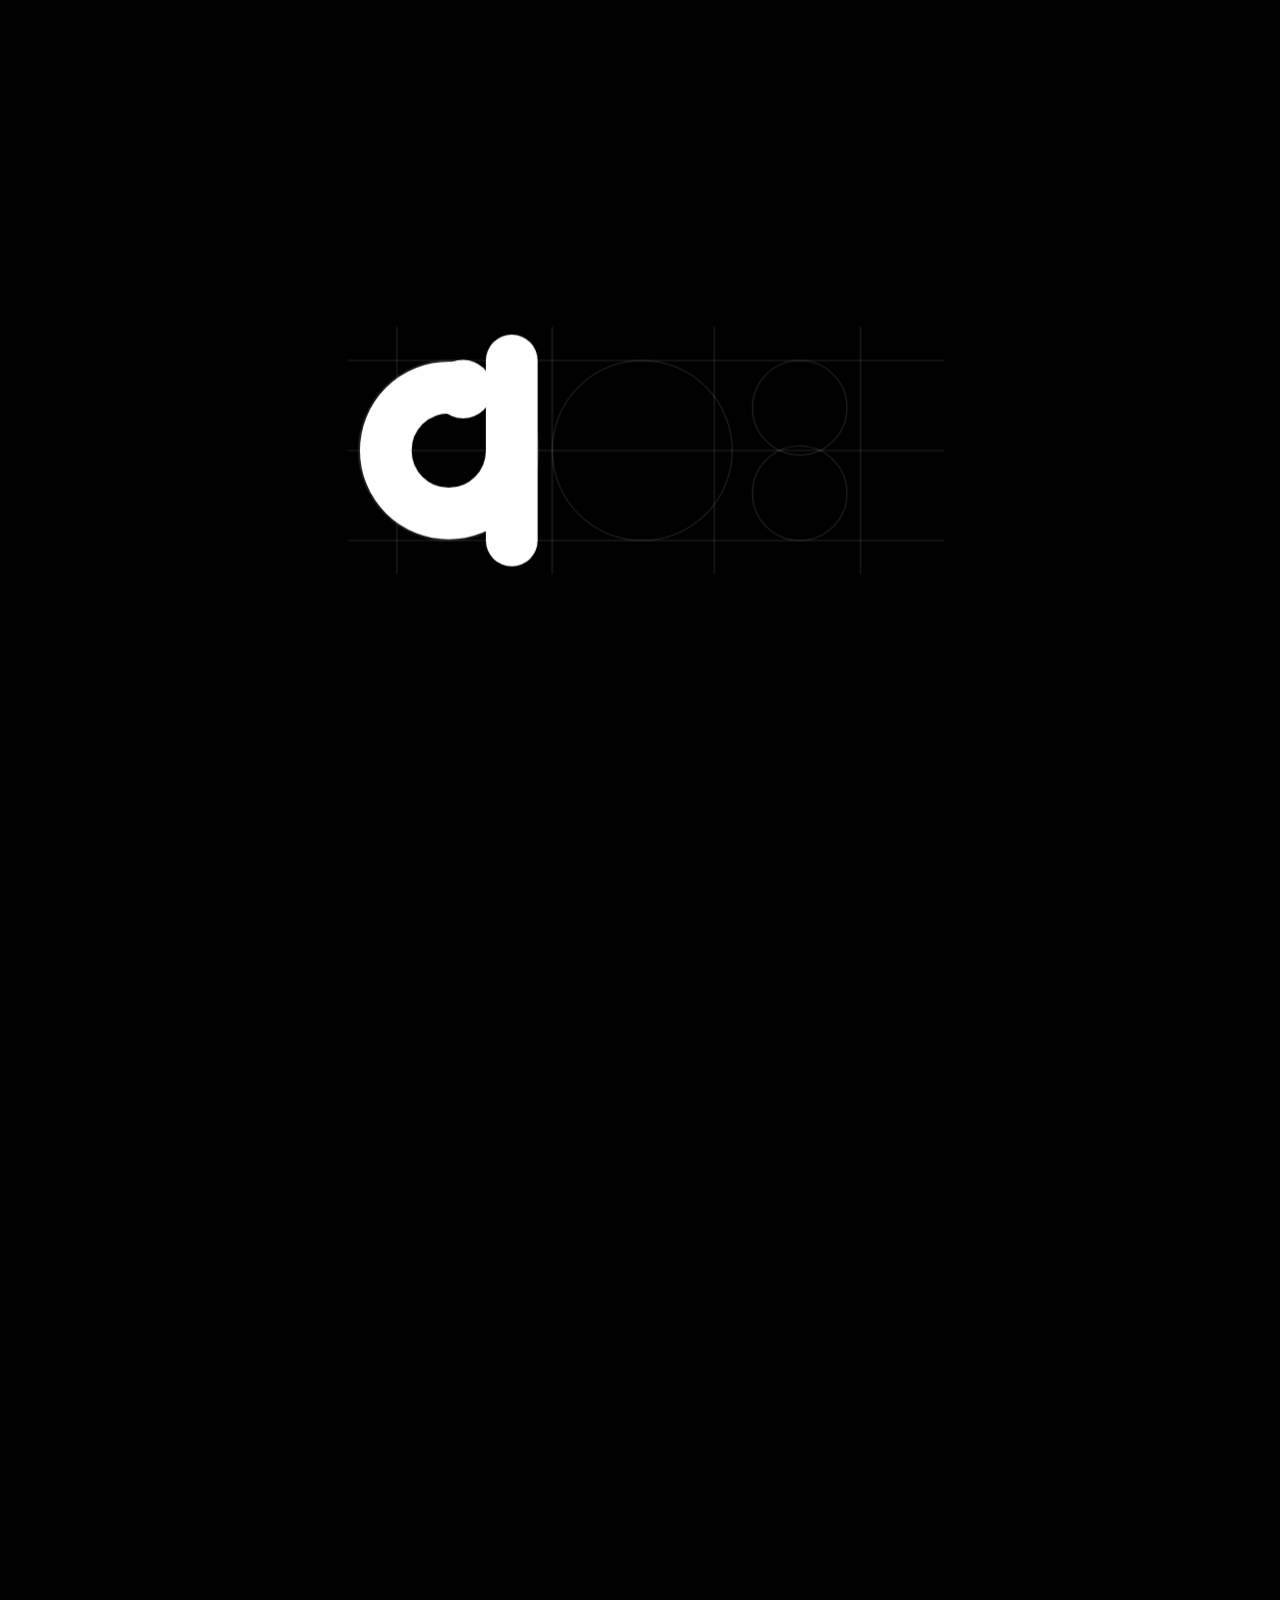
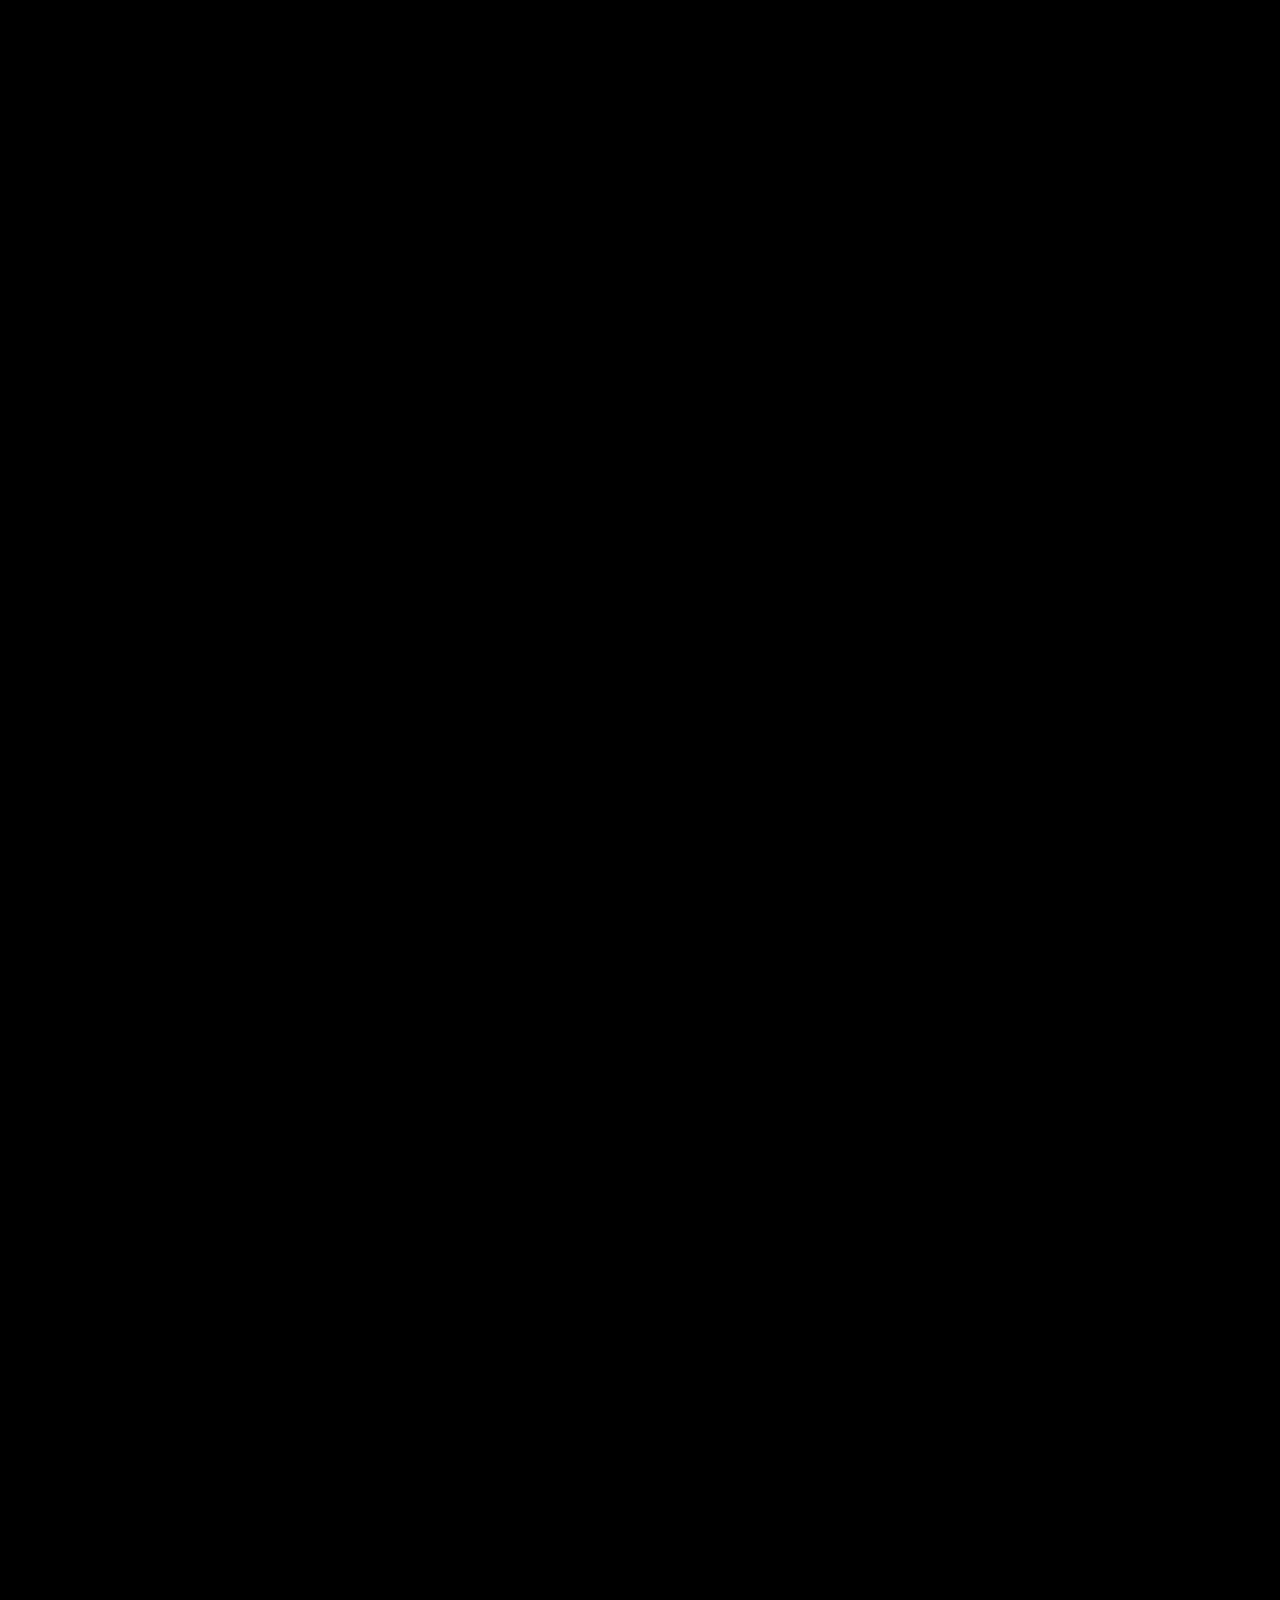
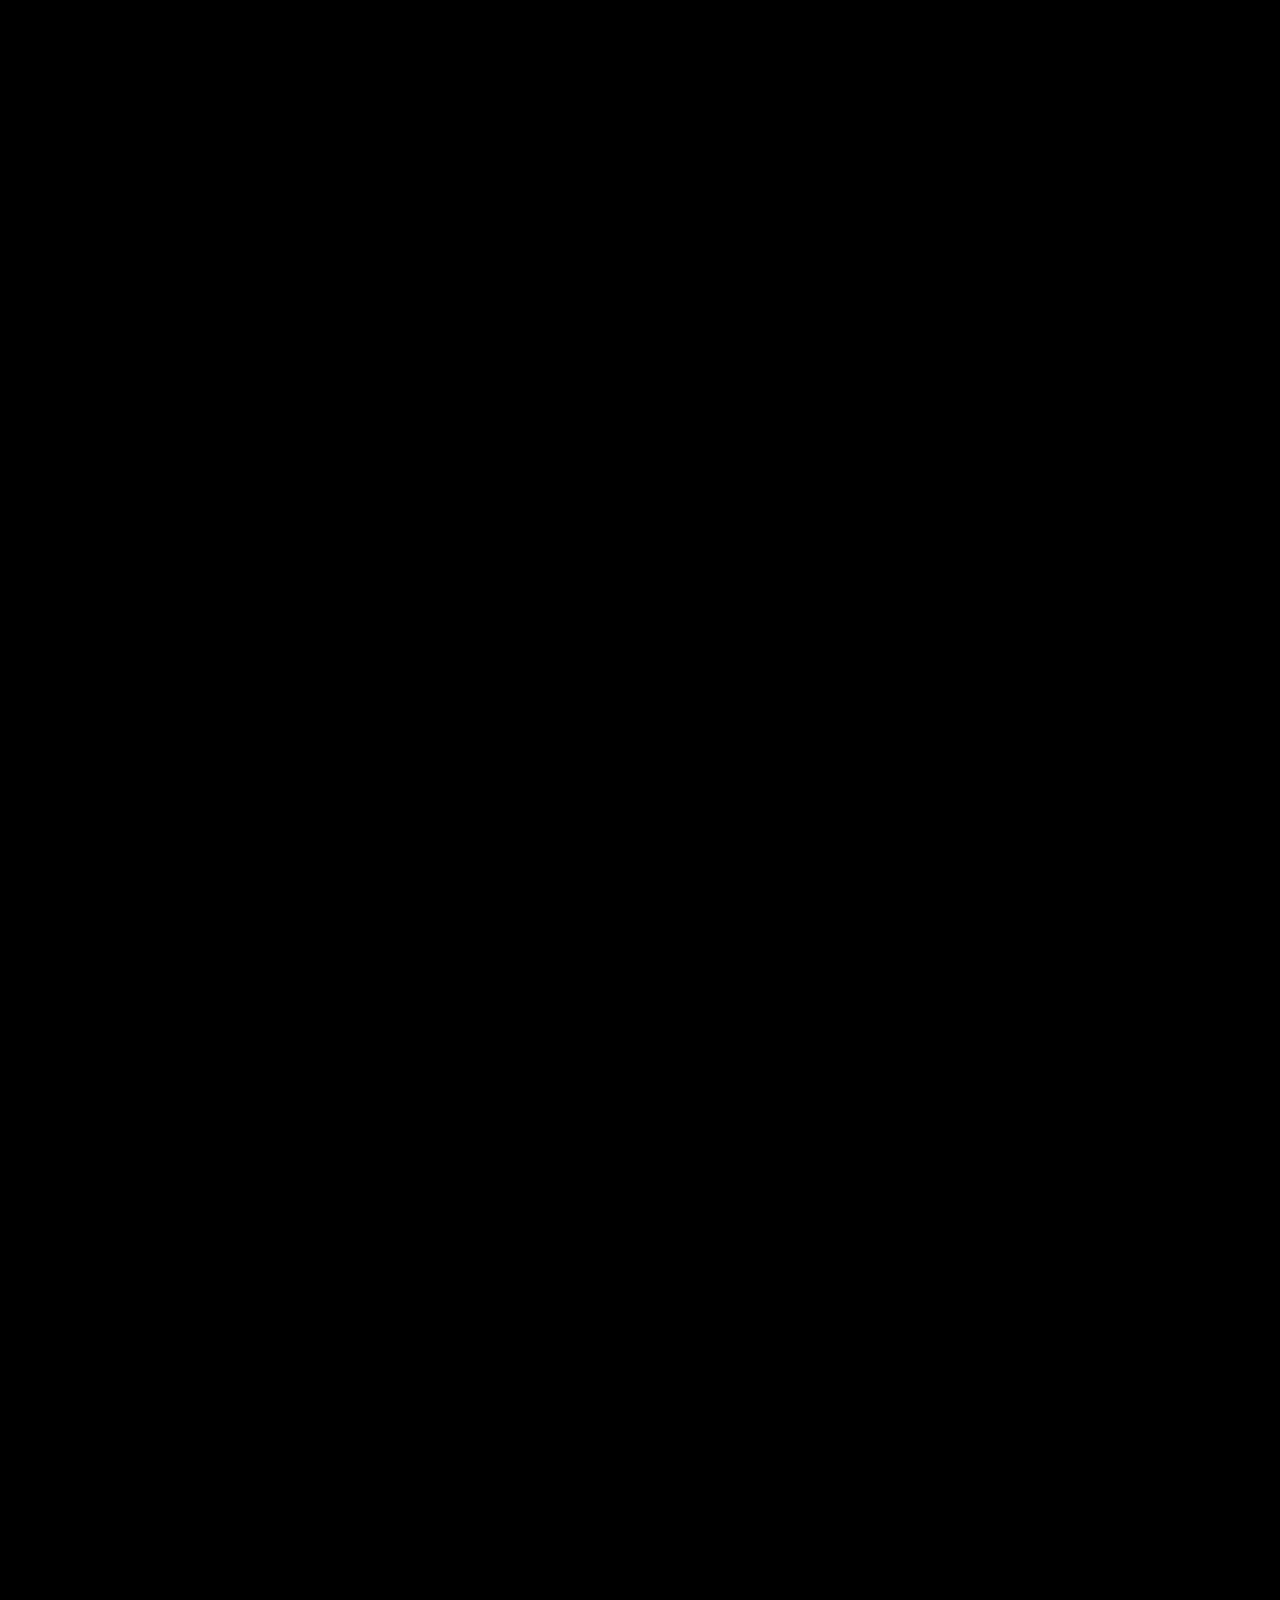
==== commit e327e5de: "Replace solar system project with Geometry Dash RL - Lab: new #geometrydash section — sim-to-real pi" ====
--- a/index.html
+++ b/index.html
@@ -29,7 +29,7 @@
   <link href="https://fonts.googleapis.com/css2?family=IBM+Plex+Sans:wght@400;500;600;700&display=swap" rel="stylesheet">
 
   <!-- Styles -->
-  <link rel="stylesheet" href="css/portfolio.css?v=20260711n">
+  <link rel="stylesheet" href="css/portfolio.css?v=20260711o">
 </head>
 
 <body>
@@ -110,25 +110,25 @@
       </a>
     </div>
 
-    <!-- 2: solar system, learned to orbit -->
+    <!-- 2: geometry dash rl -->
     <div class="workgrid__item workgrid__item--2">
-      <a href="experiments.html#solar">
-        <div class="workgrid__item__container">
-          <div class="workgrid__item__title">a solar system that learned to orbit</div>
+      <a href="experiments.html#geometrydash">
+        <div class="workgrid__item__container">
+          <div class="workgrid__item__title">teaching an ai to play geometry dash</div>
           <div class="workgrid__item__content workgrid__item__content--center">
             <svg class="tile-art tile-art--big" viewBox="0 0 220 210" xmlns="http://www.w3.org/2000/svg" aria-hidden="true">
-              <defs>
-                <radialGradient id="sun-g"><stop offset="0" stop-color="#fff6c8"/><stop offset="1" stop-color="#ffb45c"/></radialGradient>
-              </defs>
-              <circle cx="110" cy="105" r="26" fill="url(#sun-g)" style="filter: drop-shadow(0 0 20px rgba(255, 214, 90, 0.9))"/>
-              <ellipse cx="110" cy="105" rx="88" ry="36" fill="none" stroke="#3a3a48" stroke-width="1" stroke-dasharray="3,4"/>
-              <ellipse cx="110" cy="105" rx="55" ry="22" fill="none" stroke="#2e2e3a" stroke-width="1" stroke-dasharray="2,4"/>
-              <circle r="7" fill="#1c86ff" style="filter: drop-shadow(0 0 8px rgba(28, 134, 255, 0.9))">
-                <animateMotion dur="7s" repeatCount="indefinite" path="M198,105 A88,36 0 1 1 22,105 A88,36 0 1 1 198,105"/>
-              </circle>
-              <circle r="4.5" fill="#ff4fa0" style="filter: drop-shadow(0 0 7px rgba(255, 79, 160, 0.9))">
-                <animateMotion dur="3.8s" repeatCount="indefinite" path="M165,105 A55,22 0 1 1 55,105 A55,22 0 1 1 165,105"/>
-              </circle>
+              <path d="M14,158 L206,158" stroke="#3a3a48" stroke-width="2"/>
+              <g fill="#0e0e12" stroke="#dfdfdf" stroke-width="2">
+                <path d="M96,158 L108,132 L120,158 Z"/>
+                <path d="M120,158 L132,132 L144,158 Z"/>
+              </g>
+              <g style="filter: drop-shadow(0 0 8px rgba(46, 230, 168, 0.85))">
+                <g>
+                  <rect x="-11" y="-22" width="22" height="22" rx="4" fill="#2ee6a8"/>
+                  <animateMotion dur="2.6s" repeatCount="indefinite"
+                    path="M30,158 L74,158 Q120,74 166,158 L196,158 L30,158"/>
+                </g>
+              </g>
             </svg>
           </div>
         </div>
@@ -472,7 +472,7 @@
       <ul class="words__extended">
         <li><a href="https://github.com/abs768/forensic-llm-wiki-obsidian" target="_blank" rel="noopener noreferrer">Forensic LLM Wiki &mdash; case notes into timelines, IOCs, and contradictions</a></li>
         <li><a href="https://github.com/abs768/MarketPulse-Real-Time-Stock-Pipeline" target="_blank" rel="noopener noreferrer">MarketPulse &mdash; 3k records/sec through Kafka into Snowflake</a></li>
-        <li><a href="https://github.com/abs768/Solar-System-Model-using-Deep-Reinforcement-Learning" target="_blank" rel="noopener noreferrer">A solar system, learned by deep reinforcement learning</a></li>
+        <li><a href="https://abs768.github.io/geometry-dash-rl/" target="_blank" rel="noopener noreferrer">Teaching an AI to play the real Geometry Dash &mdash; sim-to-real RL</a></li>
         <li><a href="https://github.com/abs768/Robust-Image-Classification-with-MC-Dropout-Tri-Gating-and-SVHN-Calibrated-OOD-Thresholds" target="_blank" rel="noopener noreferrer">Robust image classification with MC dropout and OOD thresholds</a></li>
         <li><a href="https://github.com/abs768/Stock-Sentiment-Analysis-using-News-Headlines" target="_blank" rel="noopener noreferrer">Stock sentiment analysis from news headlines</a></li>
       </ul>
@@ -492,9 +492,9 @@
       <div class="play__content">
         <h1>Play</h1>
         <p>
-          I&rsquo;m driven by curiosity &mdash; teaching a solar system to orbit
-          with reinforcement learning, building voice assistants, benchmarking
-          local LLMs, and the occasional spaceship battle game.
+          I&rsquo;m driven by curiosity &mdash; teaching an AI to beat the real
+          Geometry Dash, building voice assistants, benchmarking local LLMs,
+          and the occasional spaceship battle game.
         </p>
         <a class="btn btn--margin" href="experiments.html" target="_blank" rel="noopener">
           <span class="btn__icon">&rarr;</span> explore
@@ -628,6 +628,6 @@
     </figure>
   </div>
 
-  <script src="js/portfolio.js?v=20260711n" defer></script>
+  <script src="js/portfolio.js?v=20260711o" defer></script>
 </body>
 </html>
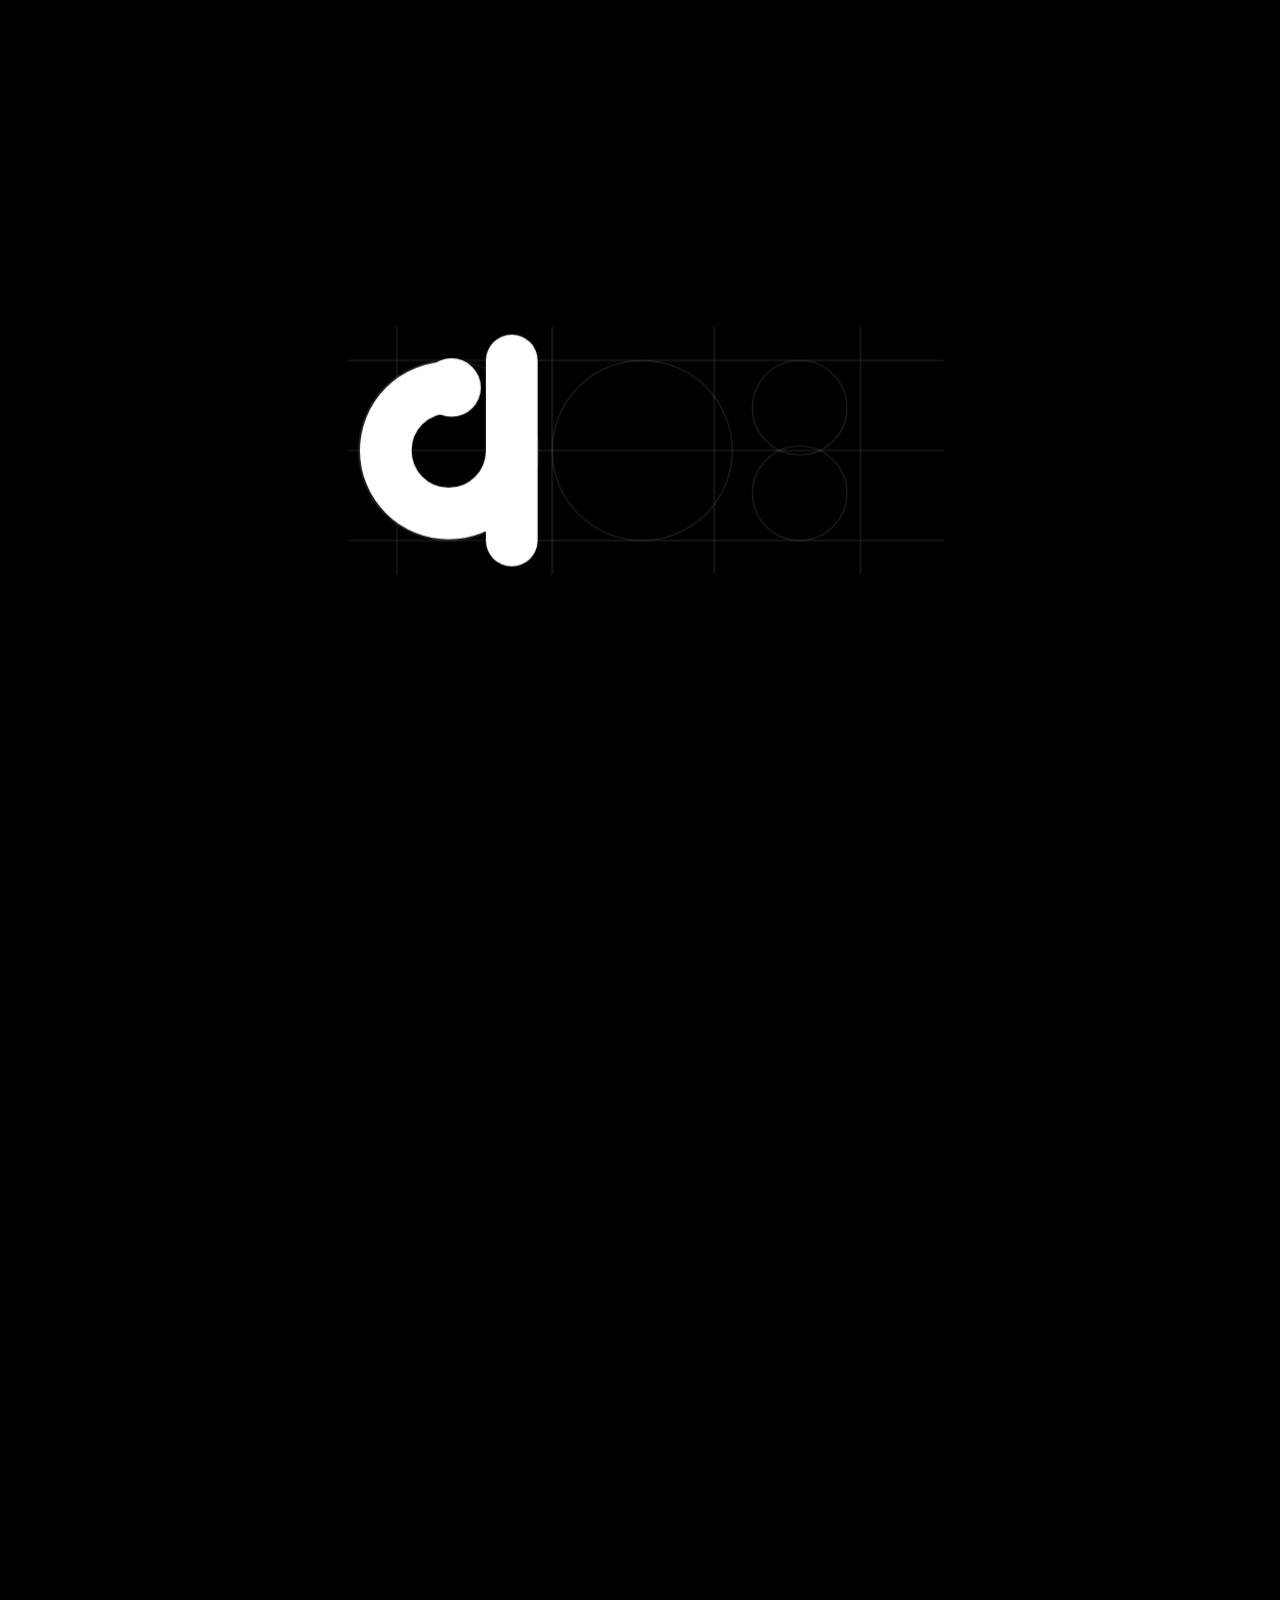
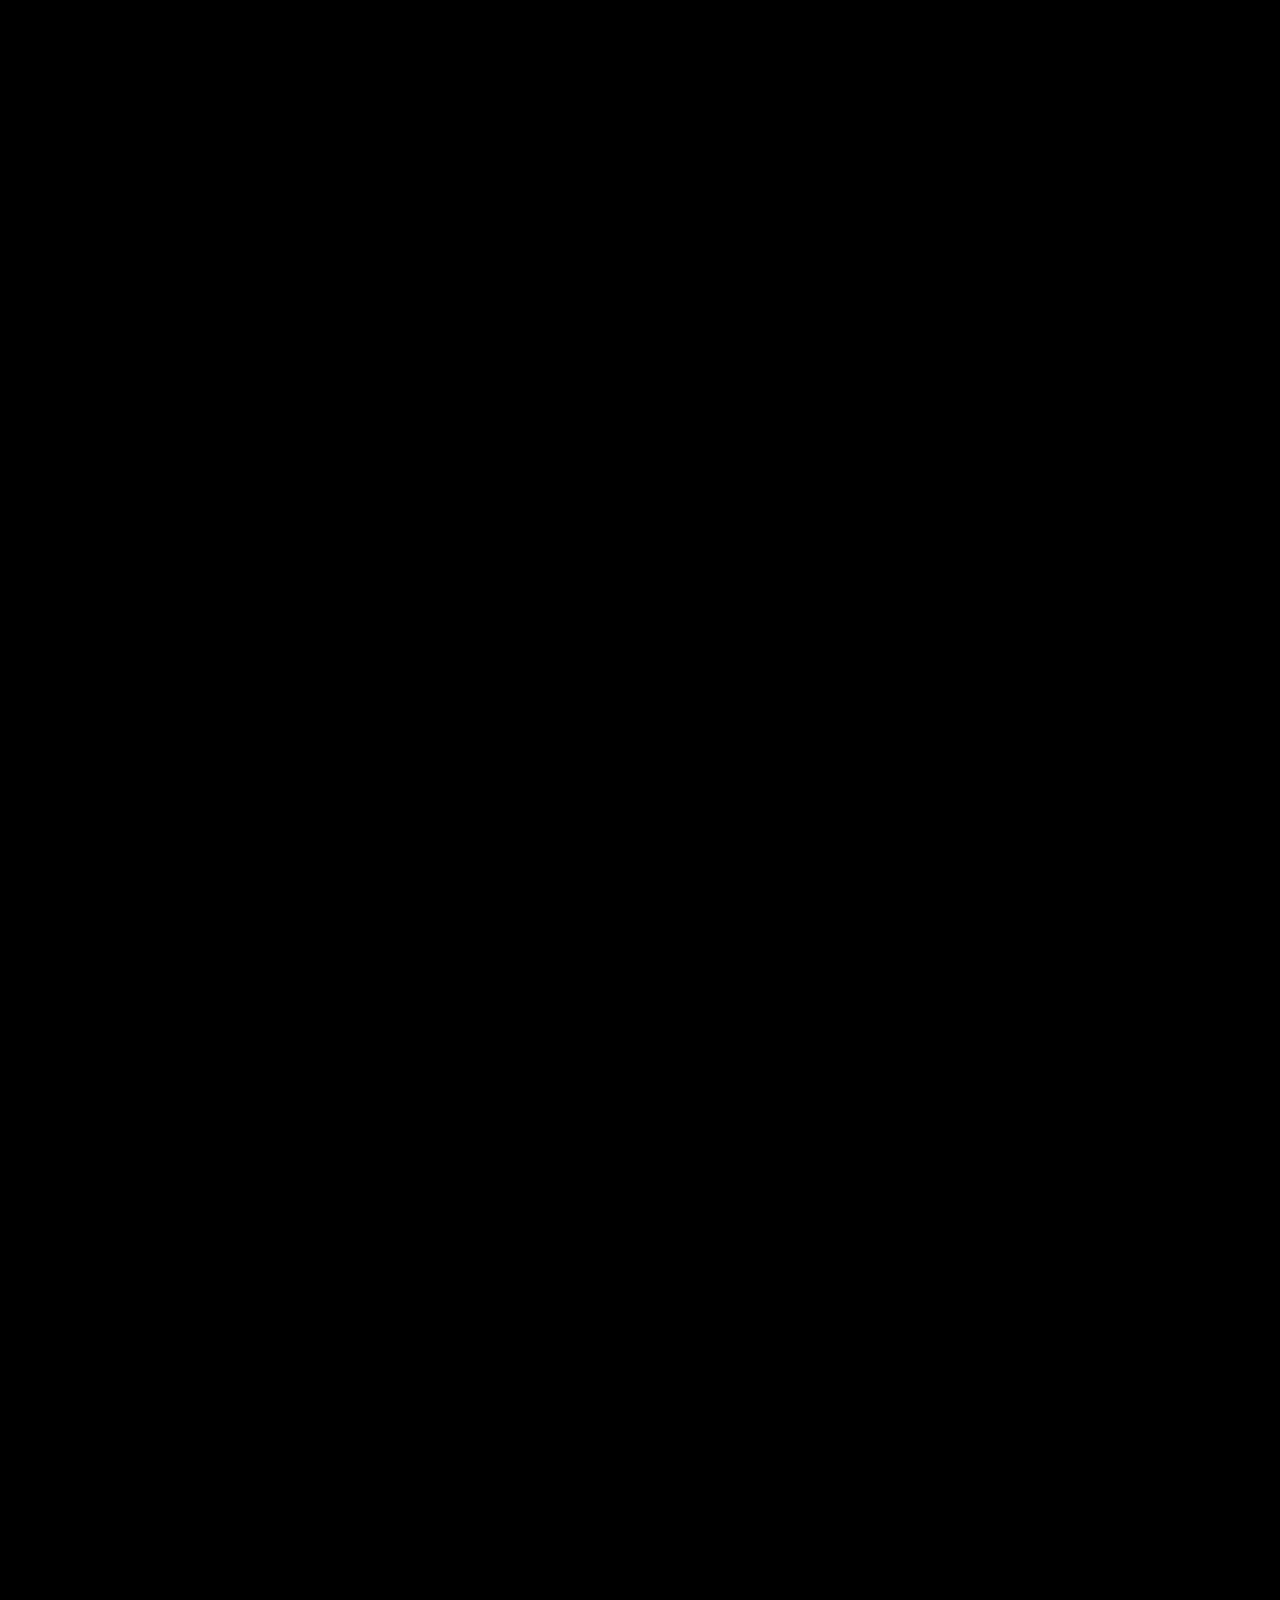
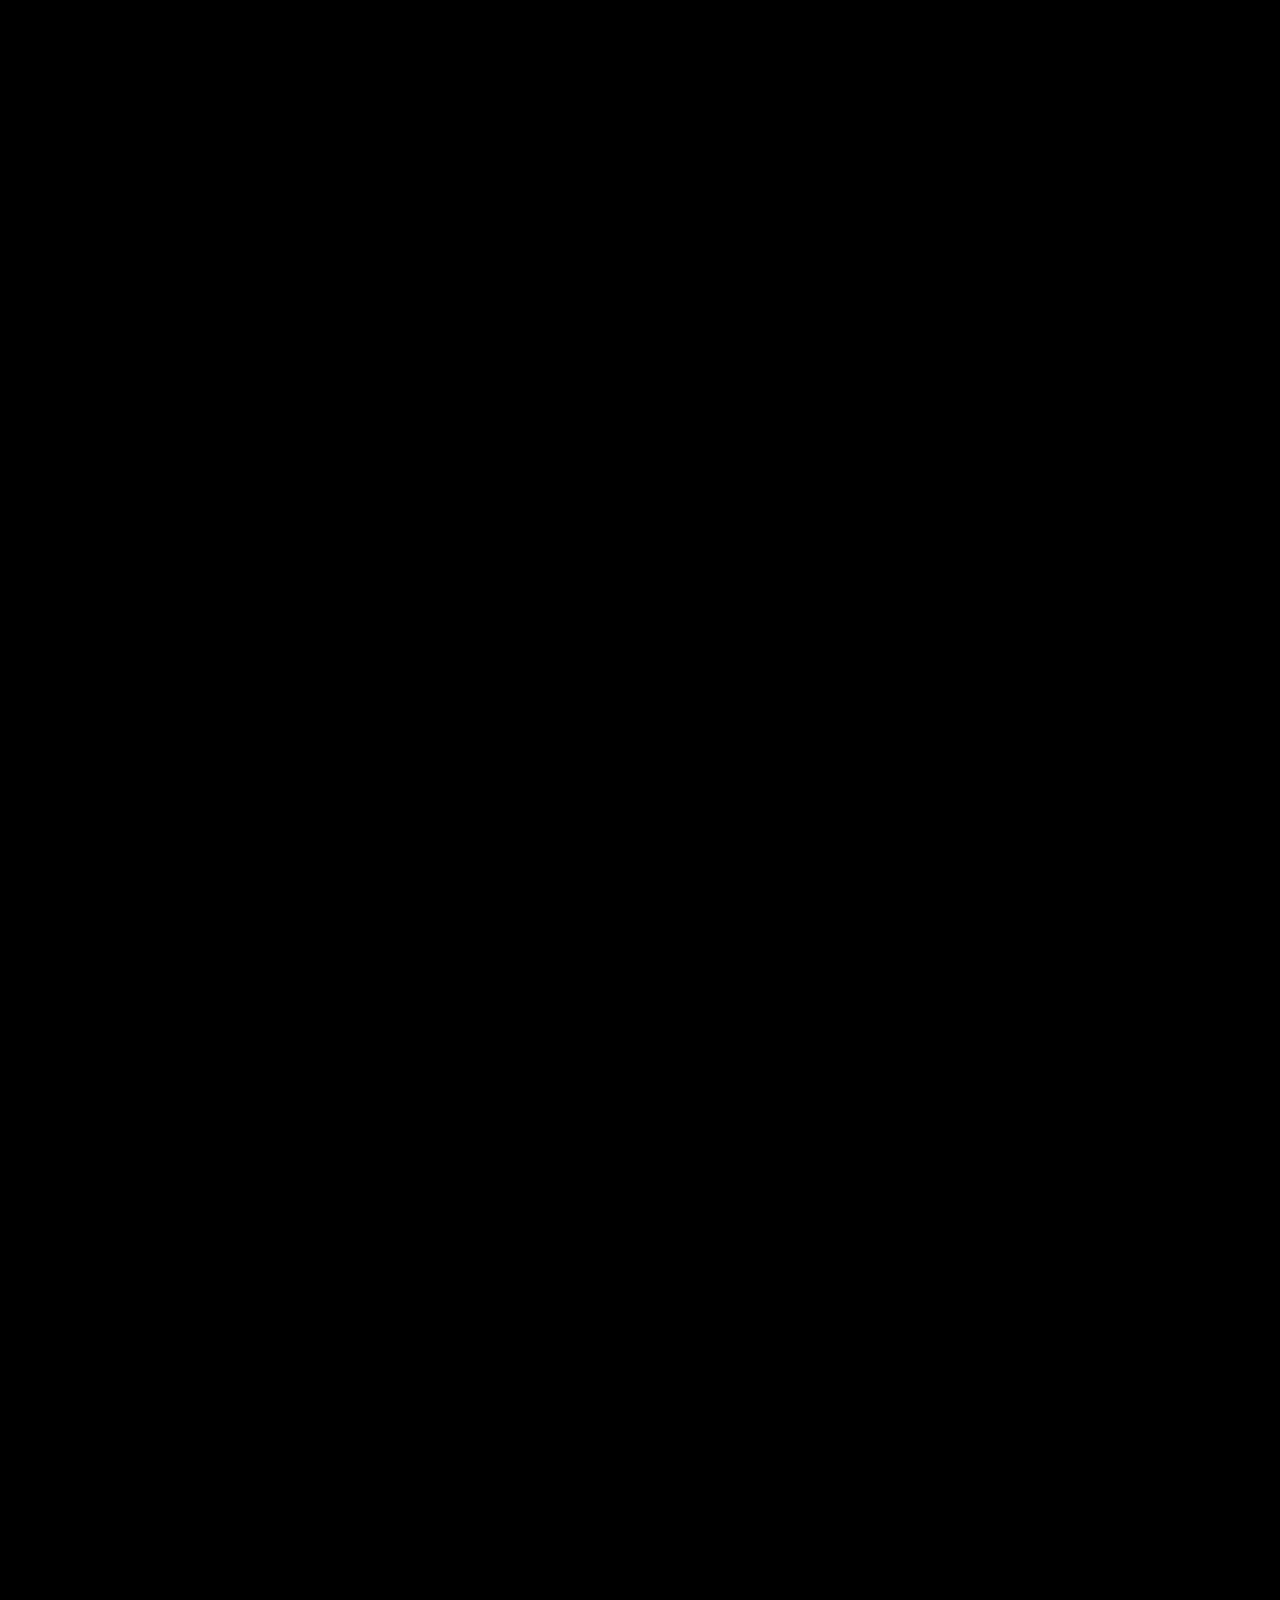
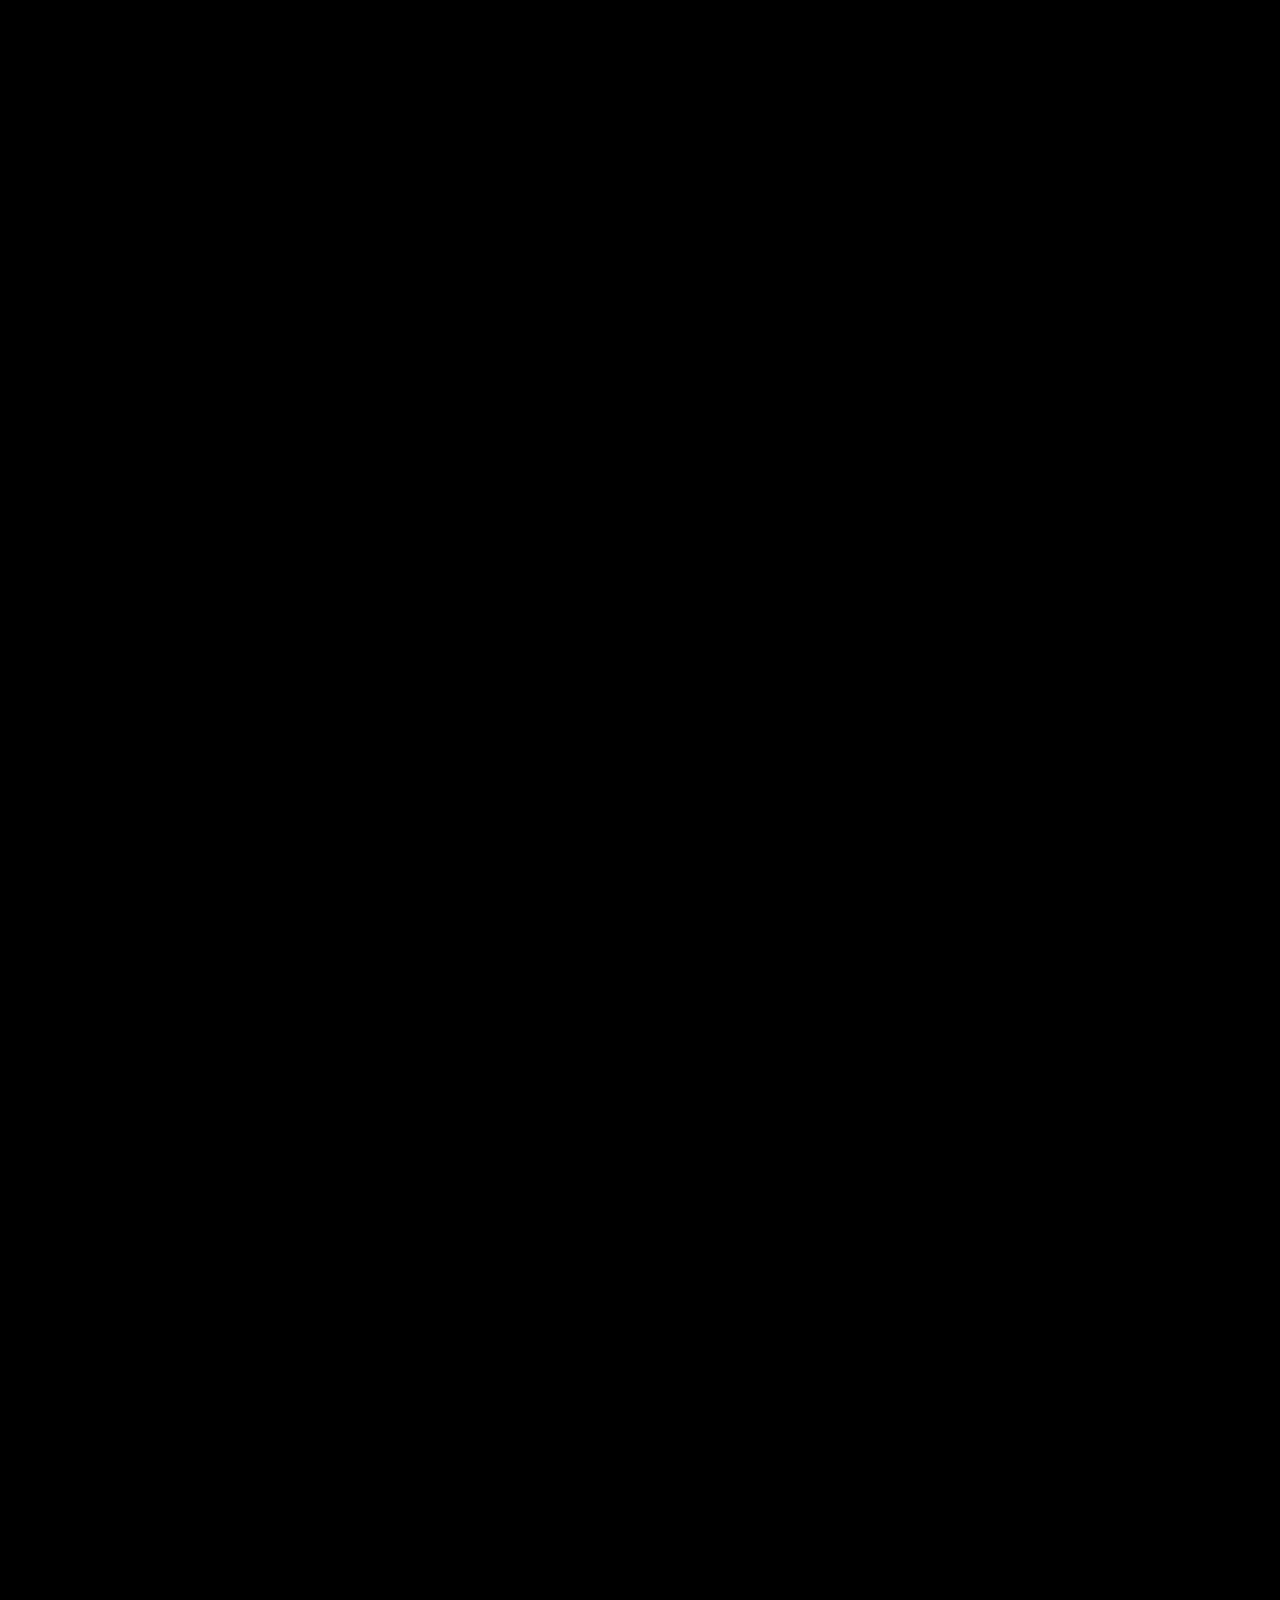
==== commit 55aa81d0: "Add a Live section linking the running deployments Three projects now have public deployments, and n" ====
--- a/index.html
+++ b/index.html
@@ -4,7 +4,7 @@
 <head>
   <meta charset="UTF-8">
   <meta name="viewport" content="width=device-width, initial-scale=1.0">
-  <title>Bhavani S. &middot; Junior Software Developer</title>
+  <title>Bhavani S. &middot; AI/ML Engineer &amp; Software Engineer</title>
 
   <!-- SEO -->
   <meta name="description" content="hi. i'm bhavani. Software engineer — backend, data pipelines, and AI systems. Spring Boot, GraphRAG, Kafka. MS at Stony Brook, May 2026.">
@@ -13,7 +13,7 @@
   <meta name="robots" content="index, follow">
 
   <!-- Open Graph -->
-  <meta property="og:title" content="Bhavani S. &middot; Junior Software Developer">
+  <meta property="og:title" content="Bhavani S. &middot; AI/ML Engineer &amp; Software Engineer">
   <meta property="og:description" content="Software engineer — backend, data pipelines, and AI systems. MS at Stony Brook, May 2026.">
   <meta property="og:type" content="website">
   <meta property="og:locale" content="en_US">
@@ -422,6 +422,101 @@
     </div>
 
   </div>
+
+  <!-- live demos -->
+  <section class="speaking demos">
+    <h1>Live</h1>
+    <p class="section__lead">
+      Running deployments, not screenshots of things that once worked. Each
+      rebuilds itself from the code &mdash; so if a pipeline breaks, the page
+      breaks with it.
+    </p>
+
+    <ul class="demo-grid">
+      <li class="demo-card">
+        <a href="https://abs768.github.io/smb-growth-intelligence/" target="_blank" rel="noopener">
+          <img class="demo-card__shot" src="images/demos/smb-growth-intelligence.jpg"
+               alt="Dashboard showing 217,131 events processed through ten pipeline models in about twelve seconds"
+               loading="lazy" width="900" height="563">
+        </a>
+        <div class="demo-card__body">
+          <h2>SMB Growth Intelligence</h2>
+          <p>
+            GA4 events through layered ETL, a point-in-time feature store, a
+            propensity model and a data-quality engine. CI runs the whole
+            pipeline on every push and publishes whatever it produced &mdash;
+            the wall time on the page changes run to run because it is real.
+          </p>
+          <div class="demo-card__tags">
+            <span class="demo-card__tag">duckdb</span>
+            <span class="demo-card__tag">feature store</span>
+            <span class="demo-card__tag">bigquery-portable</span>
+          </div>
+          <div class="demo-card__actions">
+            <a class="btn btn--sm" href="https://abs768.github.io/smb-growth-intelligence/" target="_blank" rel="noopener">
+              <span class="btn__icon">&rarr;</span> launch
+            </a>
+            <a class="demo-card__src" href="https://github.com/abs768/smb-growth-intelligence" target="_blank" rel="noopener">source</a>
+          </div>
+        </div>
+      </li>
+
+      <li class="demo-card">
+        <a href="https://abs768.github.io/forecasting-baselines/" target="_blank" rel="noopener">
+          <img class="demo-card__shot" src="images/demos/forecasting-baselines.jpg"
+               alt="Results page headlined: the random walk is not beaten"
+               loading="lazy" width="900" height="563">
+        </a>
+        <div class="demo-card__body">
+          <h2>Forecasting Baselines</h2>
+          <p>
+            Naive, moving average, Ridge, XGBoost and an LSTM benchmarked
+            walk-forward on sixteen years of real market data. None of them beat
+            &ldquo;tomorrow = today&rdquo; on RMSE, which is the correct result
+            &mdash; and the headline says so rather than burying it.
+          </p>
+          <div class="demo-card__tags">
+            <span class="demo-card__tag">walk-forward</span>
+            <span class="demo-card__tag">leakage-safe</span>
+            <span class="demo-card__tag">negative result</span>
+          </div>
+          <div class="demo-card__actions">
+            <a class="btn btn--sm" href="https://abs768.github.io/forecasting-baselines/" target="_blank" rel="noopener">
+              <span class="btn__icon">&rarr;</span> launch
+            </a>
+            <a class="demo-card__src" href="https://github.com/abs768/forecasting-baselines" target="_blank" rel="noopener">source</a>
+          </div>
+        </div>
+      </li>
+
+      <li class="demo-card">
+        <a href="https://abs768.github.io/geometry-dash-rl/" target="_blank" rel="noopener">
+          <img class="demo-card__shot" src="images/demos/geometry-dash-rl.jpg"
+               alt="Write-up on training reinforcement-learning agents to play Geometry Dash"
+               loading="lazy" width="900" height="563">
+        </a>
+        <div class="demo-card__body">
+          <h2>Geometry Dash RL</h2>
+          <p>
+            DQN, PPO and a genetic algorithm trained in a headless simulator
+            running four thousand times faster than real time, then dropped into
+            the retail game through a C++ mod to clear a full official level.
+          </p>
+          <div class="demo-card__tags">
+            <span class="demo-card__tag">reinforcement learning</span>
+            <span class="demo-card__tag">sim-to-real</span>
+            <span class="demo-card__tag">pytorch</span>
+          </div>
+          <div class="demo-card__actions">
+            <a class="btn btn--sm" href="https://abs768.github.io/geometry-dash-rl/" target="_blank" rel="noopener">
+              <span class="btn__icon">&rarr;</span> launch
+            </a>
+            <a class="demo-card__src" href="https://github.com/abs768/geometry-dash-rl" target="_blank" rel="noopener">source</a>
+          </div>
+        </div>
+      </li>
+    </ul>
+  </section>
 
   <!-- write -->
   <section class="words">
--- a/css/portfolio.css
+++ b/css/portfolio.css
@@ -1661,3 +1661,115 @@
   }
 }
 
+
+/* ── live demos ────────────────────────────────────────────────────────────
+   Each card shows a screenshot immediately and only then offers the link, so
+   the first impression never waits on a server waking up. */
+.demos {
+  max-width: 64rem;
+}
+
+.demo-grid {
+  display: grid;
+  grid-template-columns: repeat(auto-fit, minmax(19rem, 1fr));
+  gap: 1.6rem;
+  list-style: none;
+  padding: 0;
+  margin: 0;
+}
+
+.demo-card {
+  background: var(--mono-tile);
+  border-radius: 0.6rem;
+  overflow: hidden;
+  display: flex;
+  flex-direction: column;
+  transition: transform 0.2s var(--mono-ease), box-shadow 0.2s ease;
+}
+
+.demo-card:hover {
+  transform: translateY(-5px);
+  box-shadow: 0 14px 34px -18px rgba(0, 143, 255, 0.45);
+}
+
+/* The screenshots are captured at the card's own aspect ratio, so they are
+   shown whole. Cropping here would cut the headline figure out of the very
+   image that is meant to show it. */
+.demo-card__shot {
+  display: block;
+  width: 100%;
+  height: auto;
+  background: var(--mono-tile-alt);
+  border-bottom: 1px solid rgba(255, 255, 255, 0.06);
+}
+
+.demo-card__body {
+  padding: 1.2rem 1.3rem 1.3rem;
+  display: flex;
+  flex-direction: column;
+  gap: 0.55rem;
+  flex: 1;
+}
+
+.demo-card__body h2 {
+  font-size: 1.05rem;
+  margin: 0;
+  line-height: 1.3;
+}
+
+.demo-card__body p {
+  margin: 0;
+  color: var(--mono-gray);
+  font-size: 0.9rem;
+  line-height: 1.55;
+}
+
+.demo-card__tags {
+  display: flex;
+  flex-wrap: wrap;
+  gap: 0.4rem;
+}
+
+.demo-card__tag {
+  font-family: "IBM Plex Mono", ui-monospace, monospace;
+  font-size: 0.7rem;
+  color: var(--mono-gray);
+  border: 1px solid rgba(255, 255, 255, 0.14);
+  border-radius: 2em;
+  padding: 0.25em 0.7em;
+}
+
+.demo-card__actions {
+  margin-top: auto;
+  padding-top: 1rem;
+  display: flex;
+  align-items: center;
+  gap: 1.1rem;
+}
+
+.btn--sm {
+  padding: 0.7em 1.1em;
+  font-size: 0.85rem;
+}
+
+.demo-card__src {
+  color: var(--mono-gray);
+  font-size: 0.85rem;
+  font-family: "IBM Plex Mono", ui-monospace, monospace;
+  text-decoration: none;
+  border-bottom: 1px solid rgba(255, 255, 255, 0.18);
+  transition: color 0.2s ease, border-color 0.2s ease;
+}
+
+.demo-card__src:hover {
+  color: #fff;
+  border-color: #fff;
+}
+
+@media (prefers-reduced-motion: reduce) {
+  .demo-card,
+  .demo-card:hover {
+    transform: none;
+    transition: none;
+  }
+}
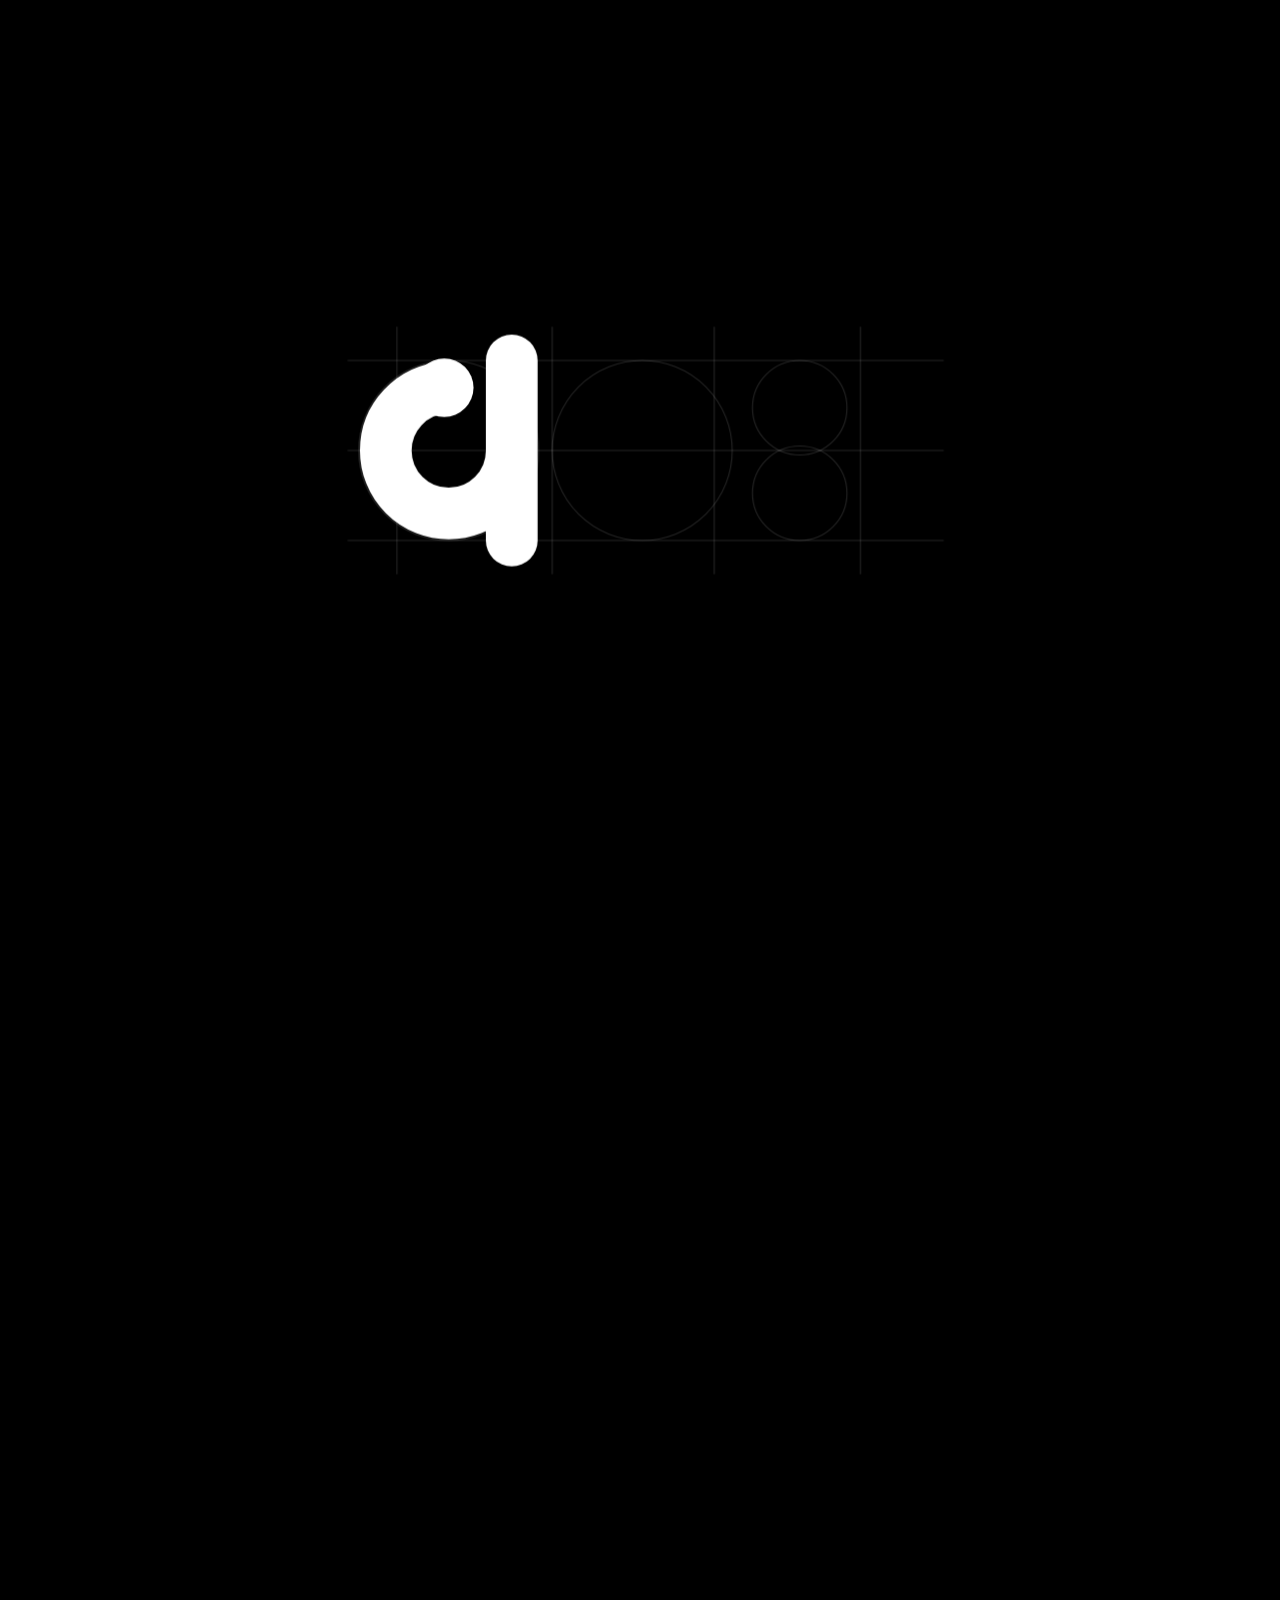
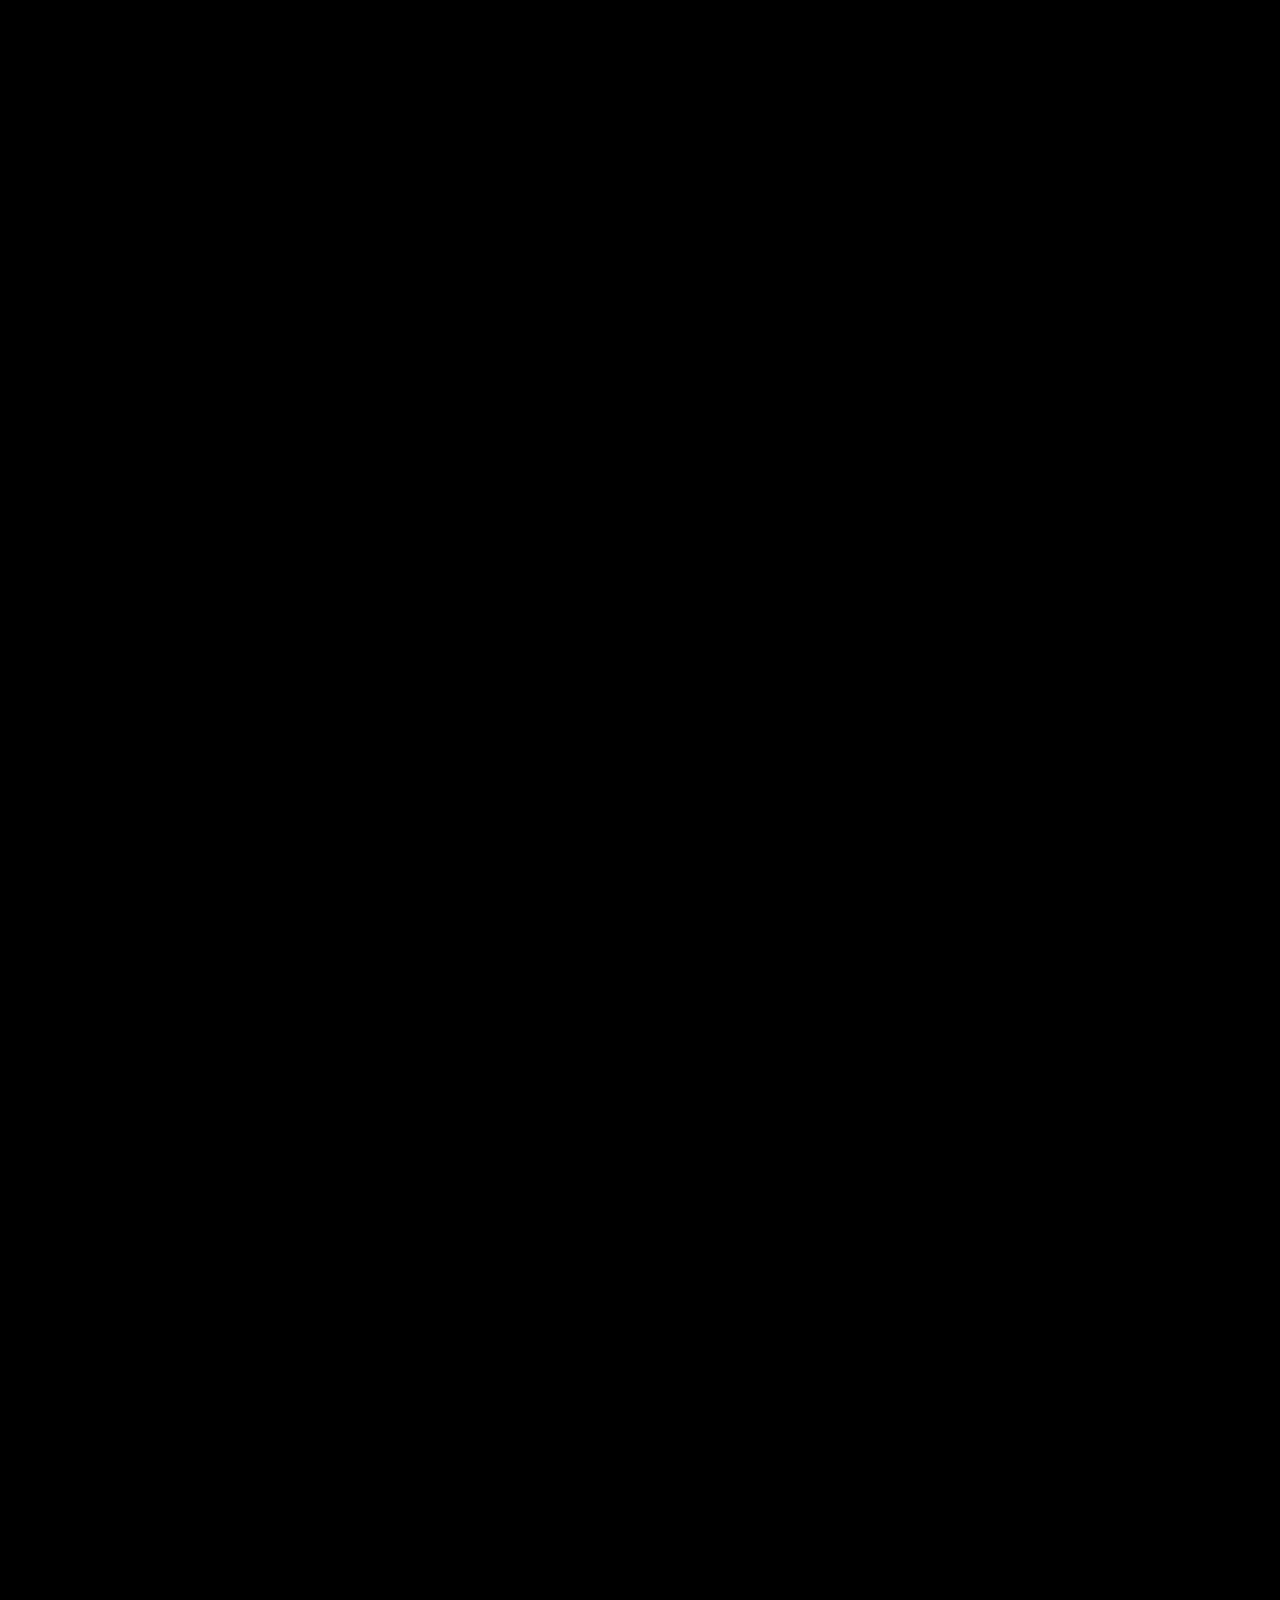
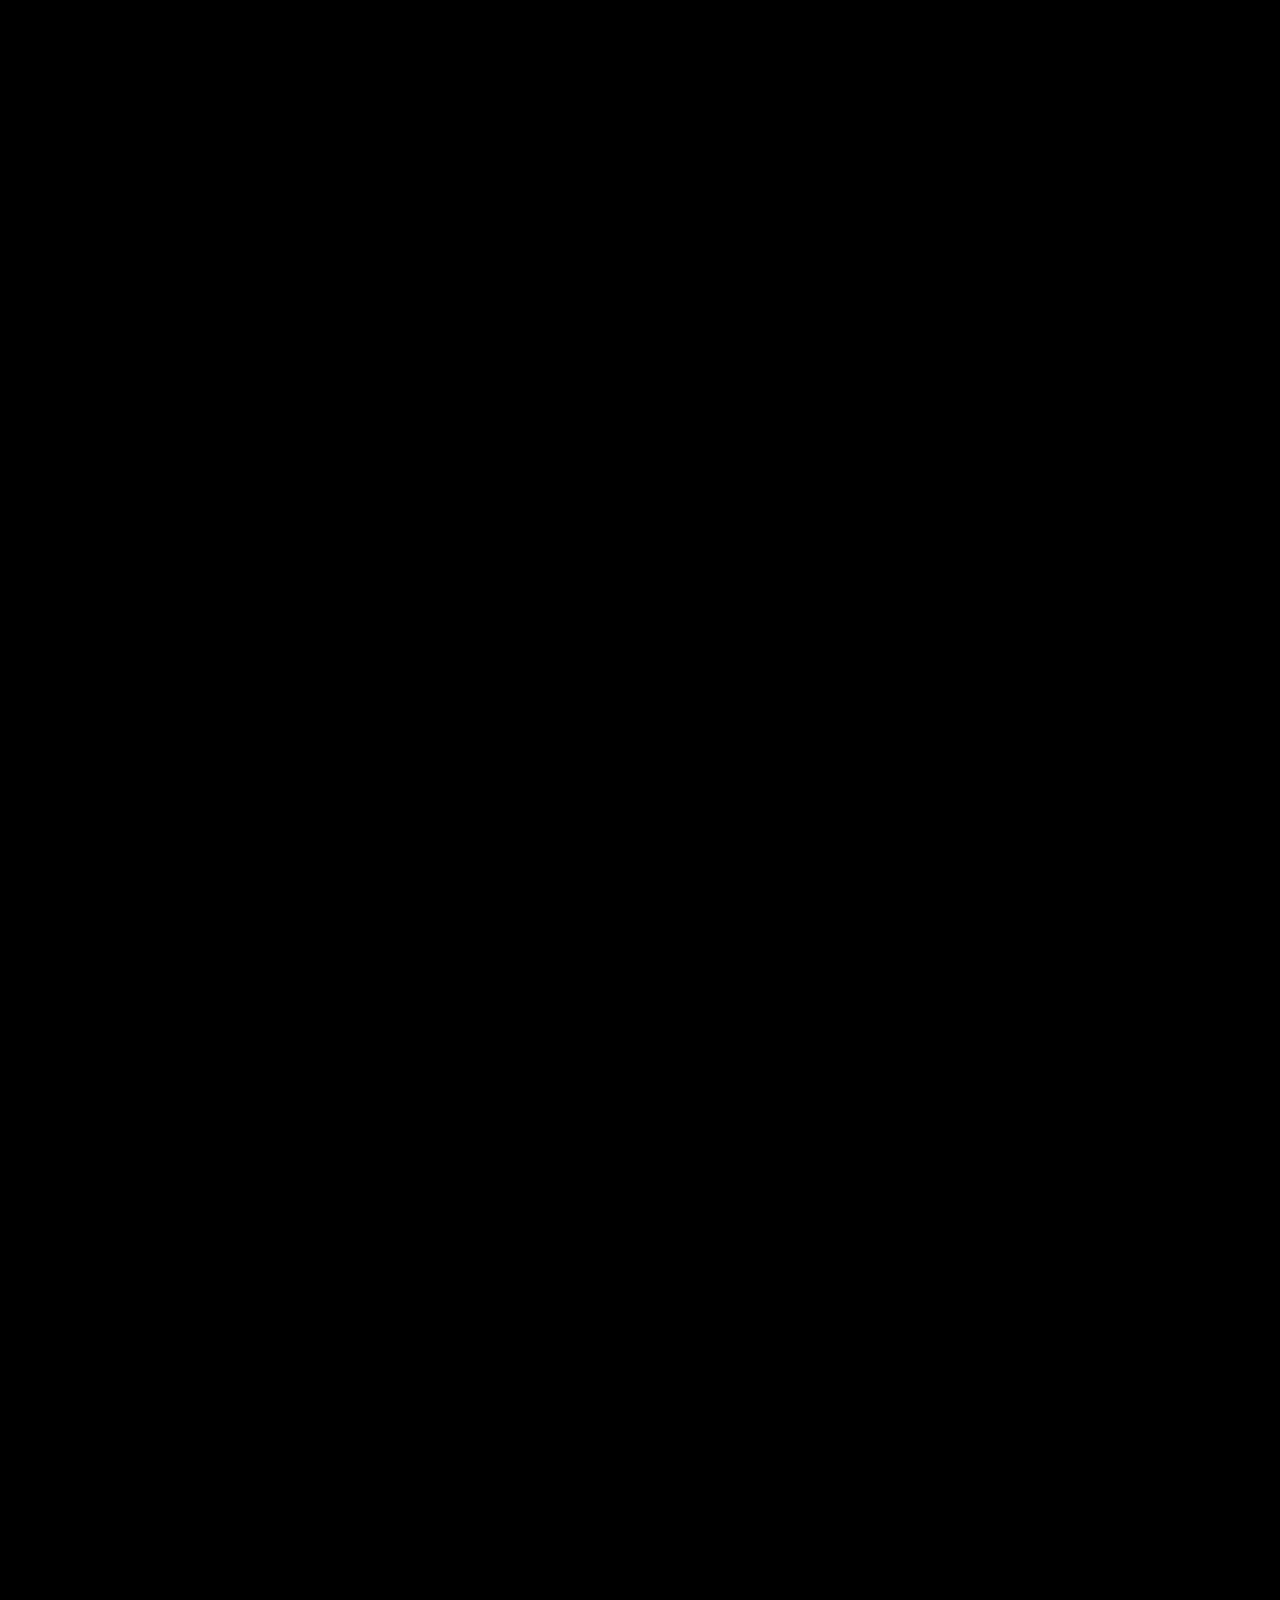
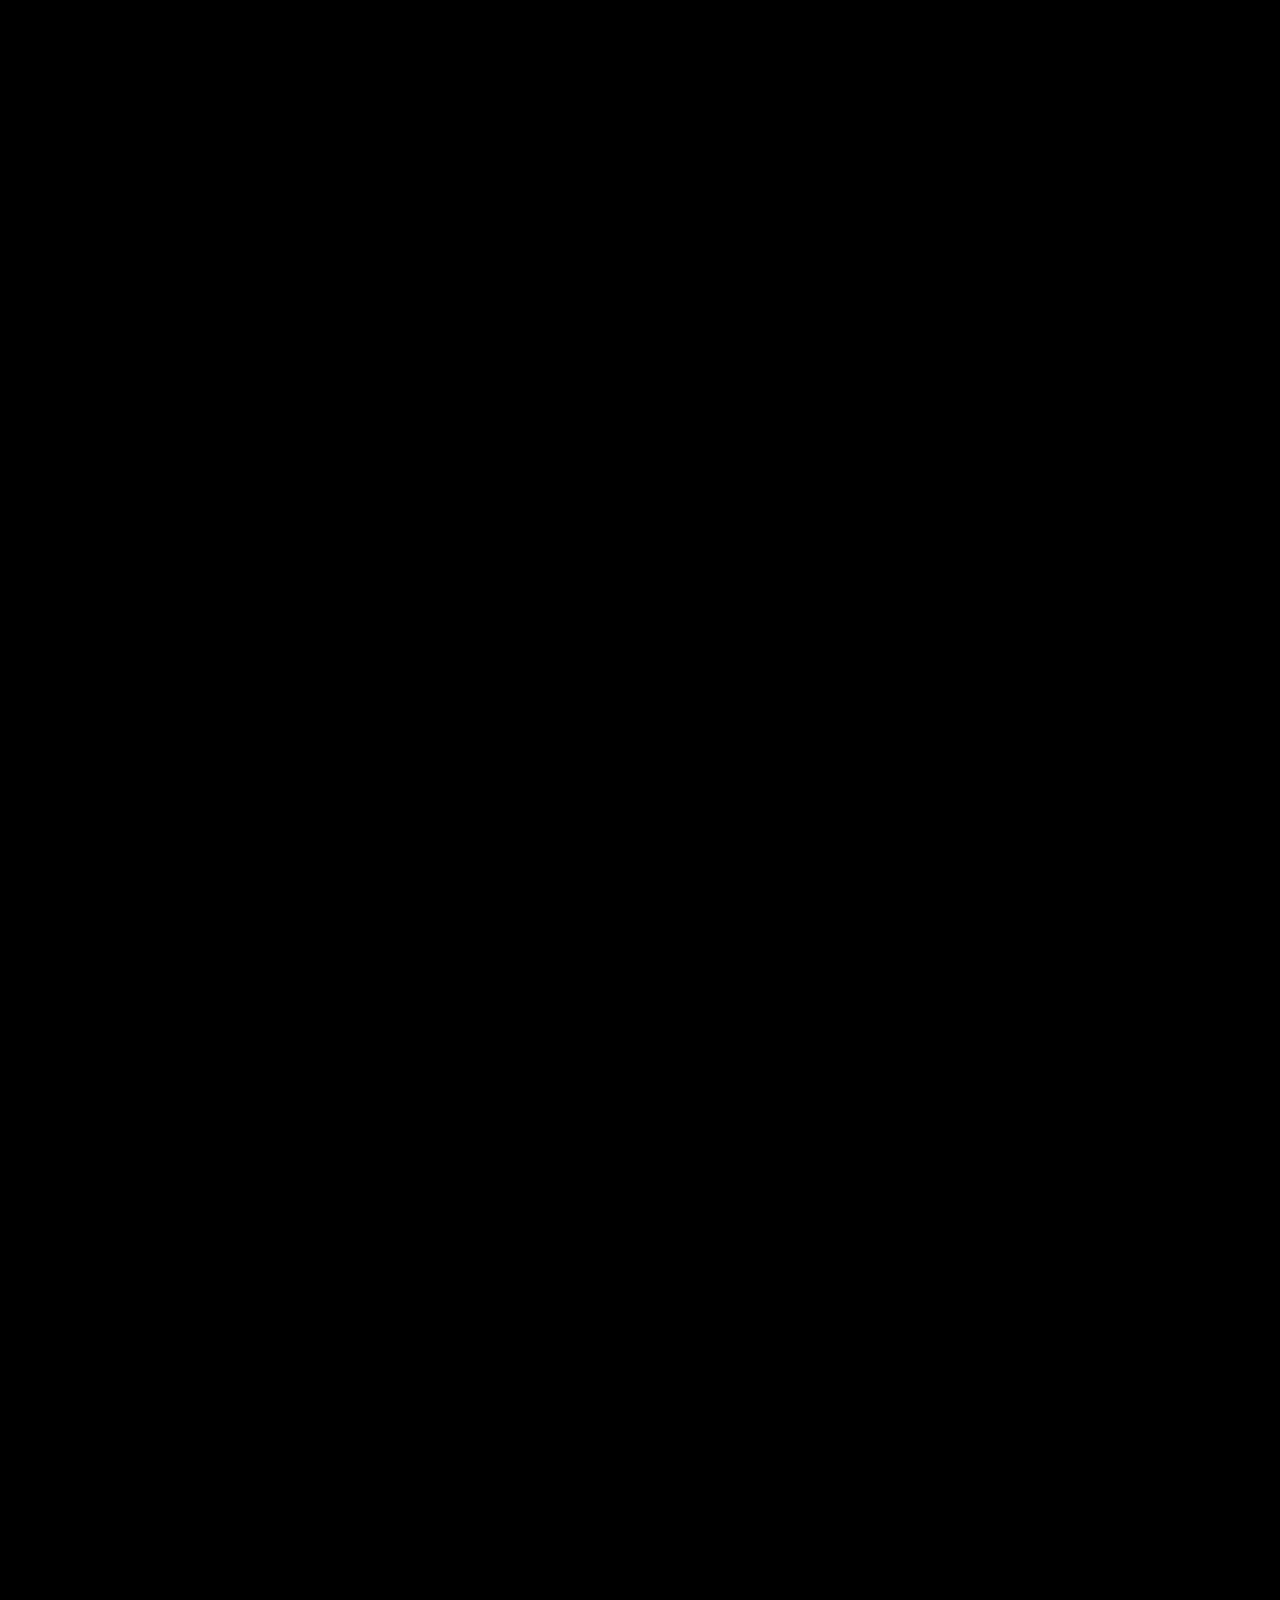
==== commit 90a2d82e: "Remove the dead Stock-Sentiment link That repo was made private in an earlier cleanup, so the link h" ====
--- a/index.html
+++ b/index.html
@@ -569,7 +569,7 @@
         <li><a href="https://github.com/abs768/MarketPulse-Real-Time-Stock-Pipeline" target="_blank" rel="noopener noreferrer">MarketPulse &mdash; 3k records/sec through Kafka into Snowflake</a></li>
         <li><a href="https://abs768.github.io/geometry-dash-rl/" target="_blank" rel="noopener noreferrer">Teaching an AI to play the real Geometry Dash &mdash; sim-to-real RL</a></li>
         <li><a href="https://github.com/abs768/Robust-Image-Classification-with-MC-Dropout-Tri-Gating-and-SVHN-Calibrated-OOD-Thresholds" target="_blank" rel="noopener noreferrer">Robust image classification with MC dropout and OOD thresholds</a></li>
-        <li><a href="https://github.com/abs768/Stock-Sentiment-Analysis-using-News-Headlines" target="_blank" rel="noopener noreferrer">Stock sentiment analysis from news headlines</a></li>
+
       </ul>
     </div>
 
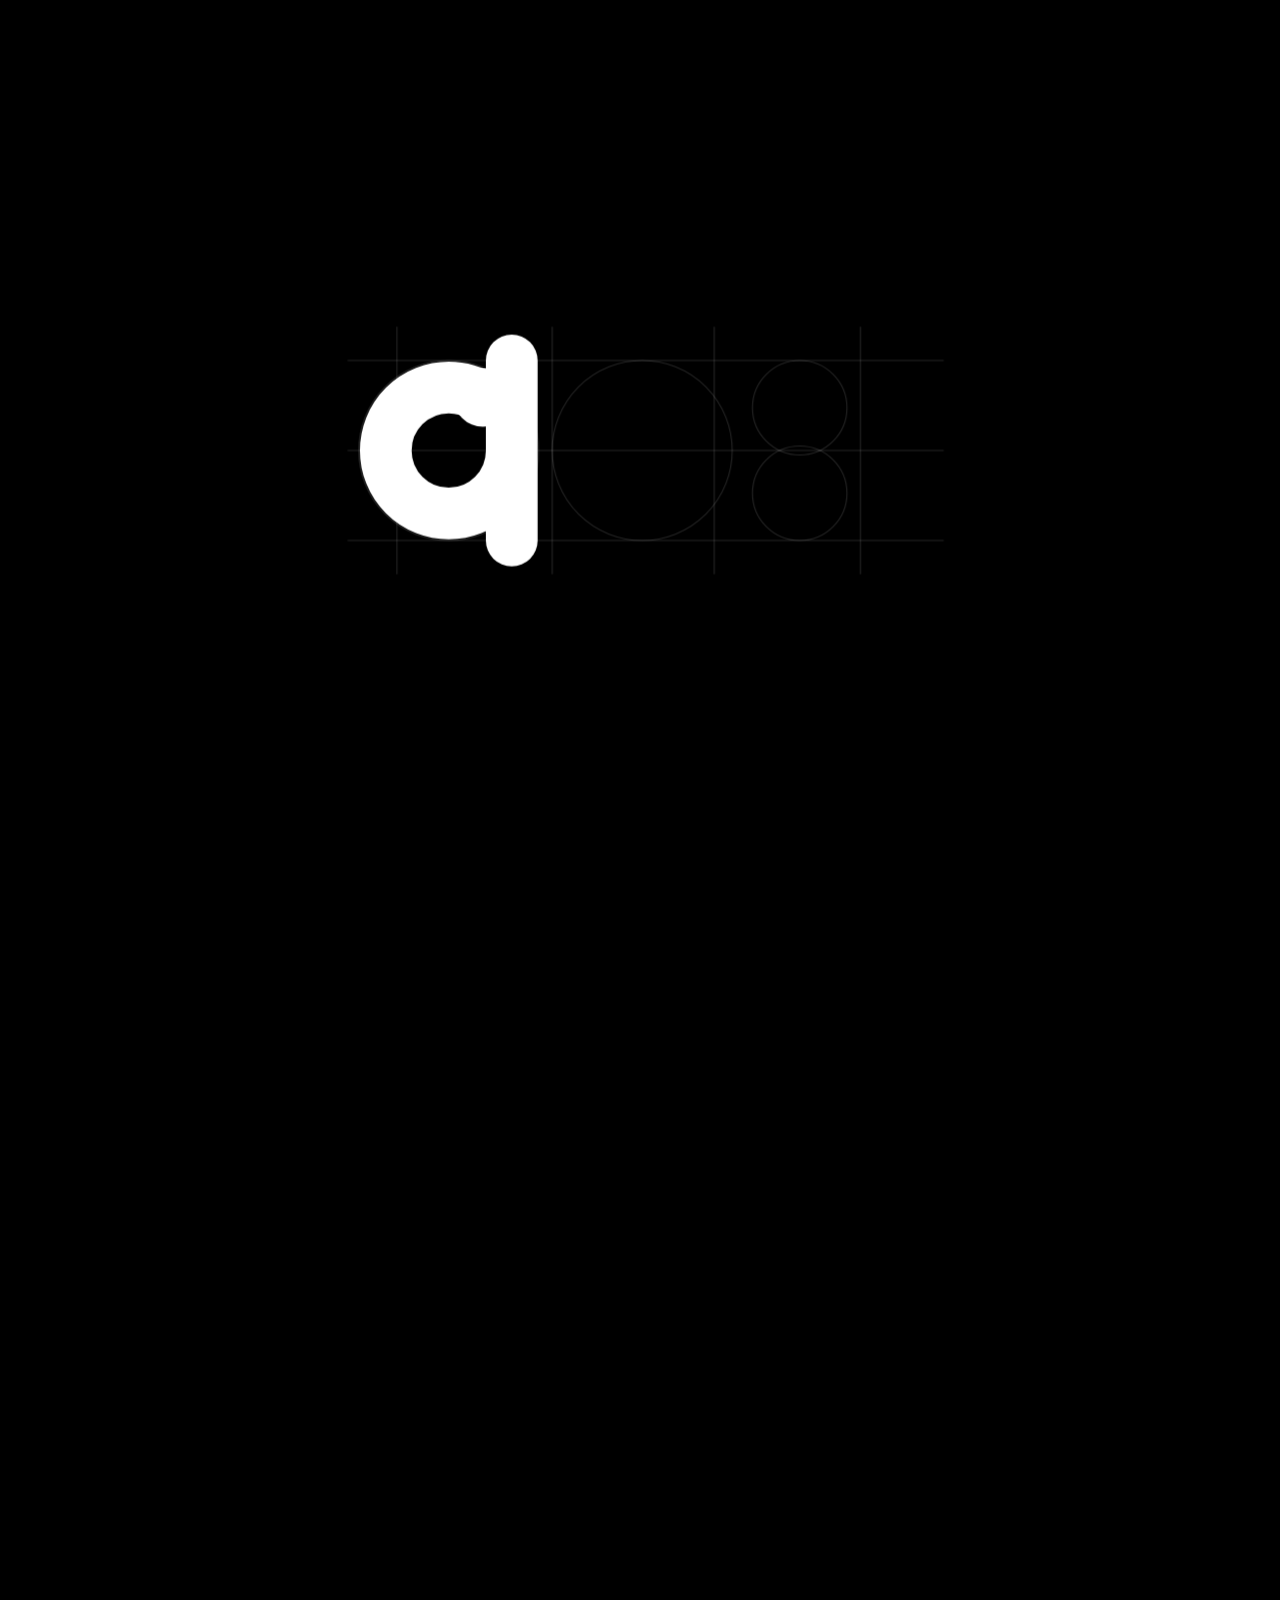
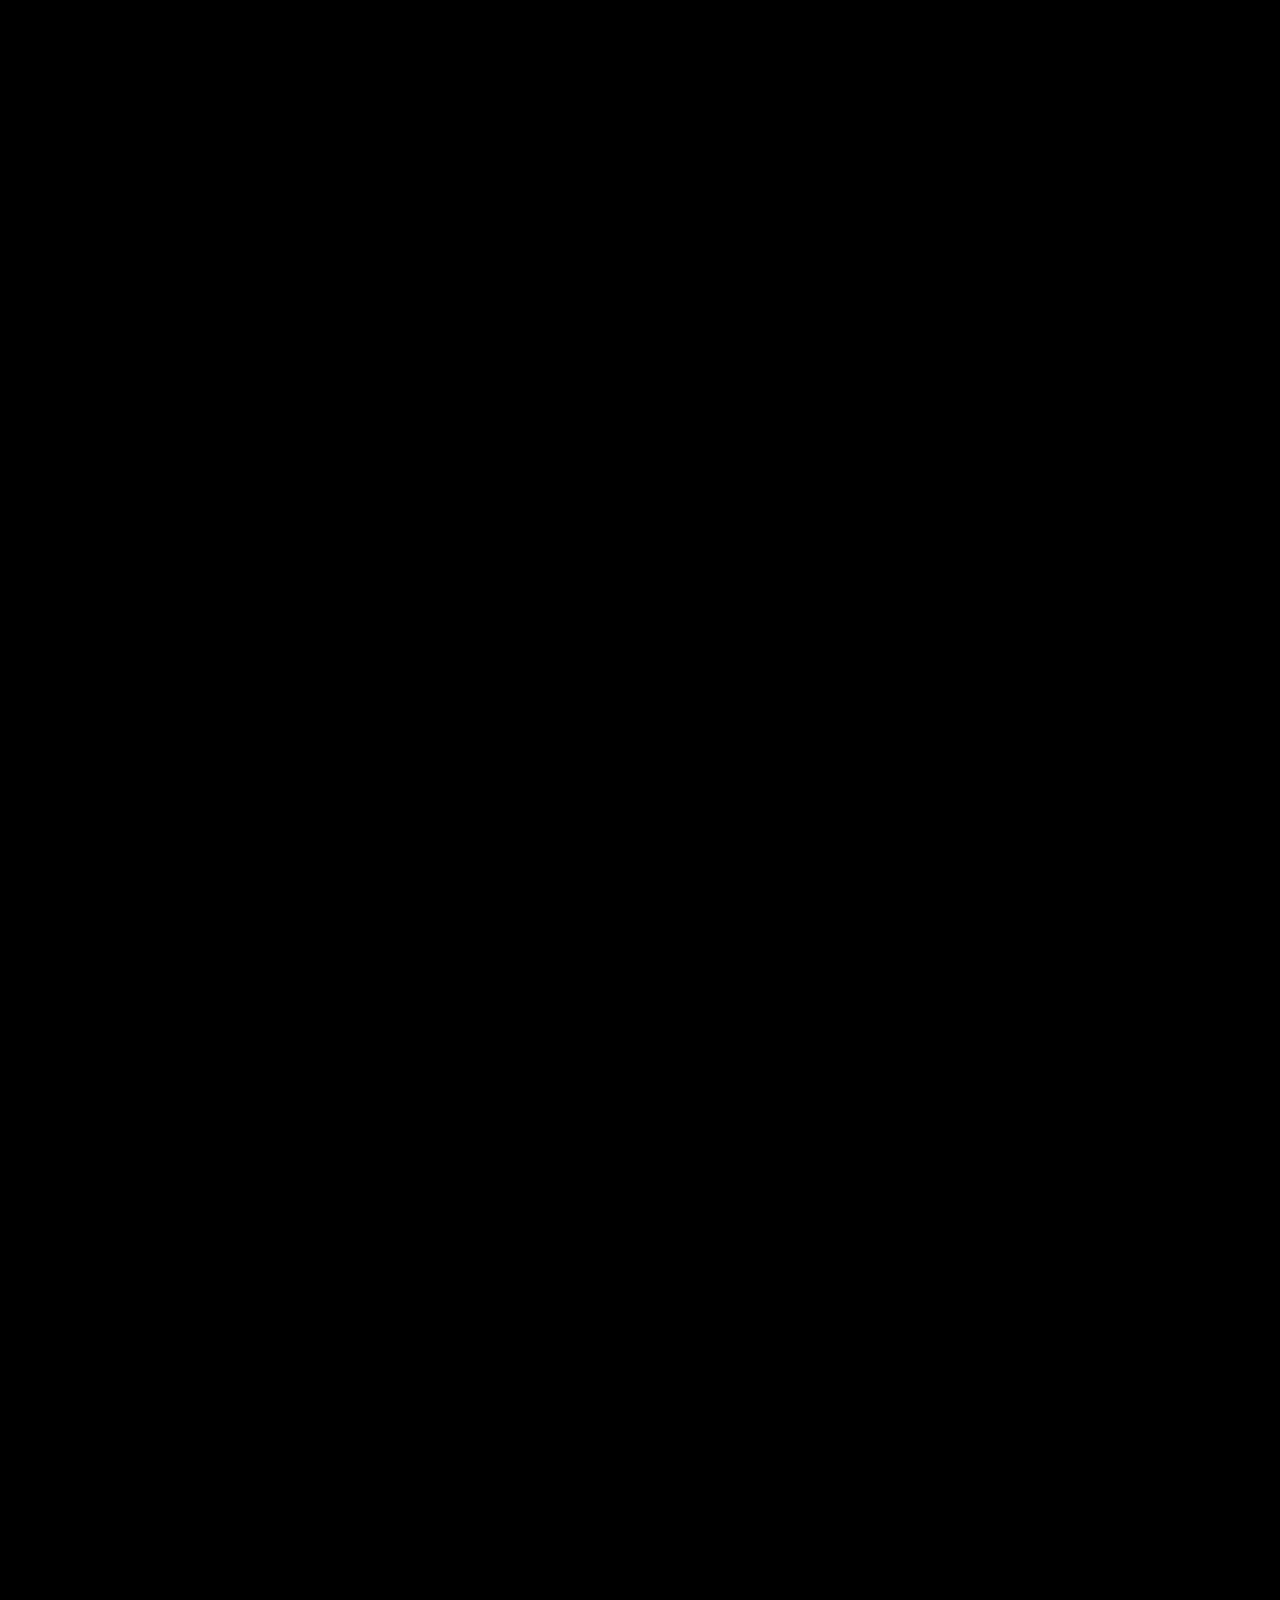
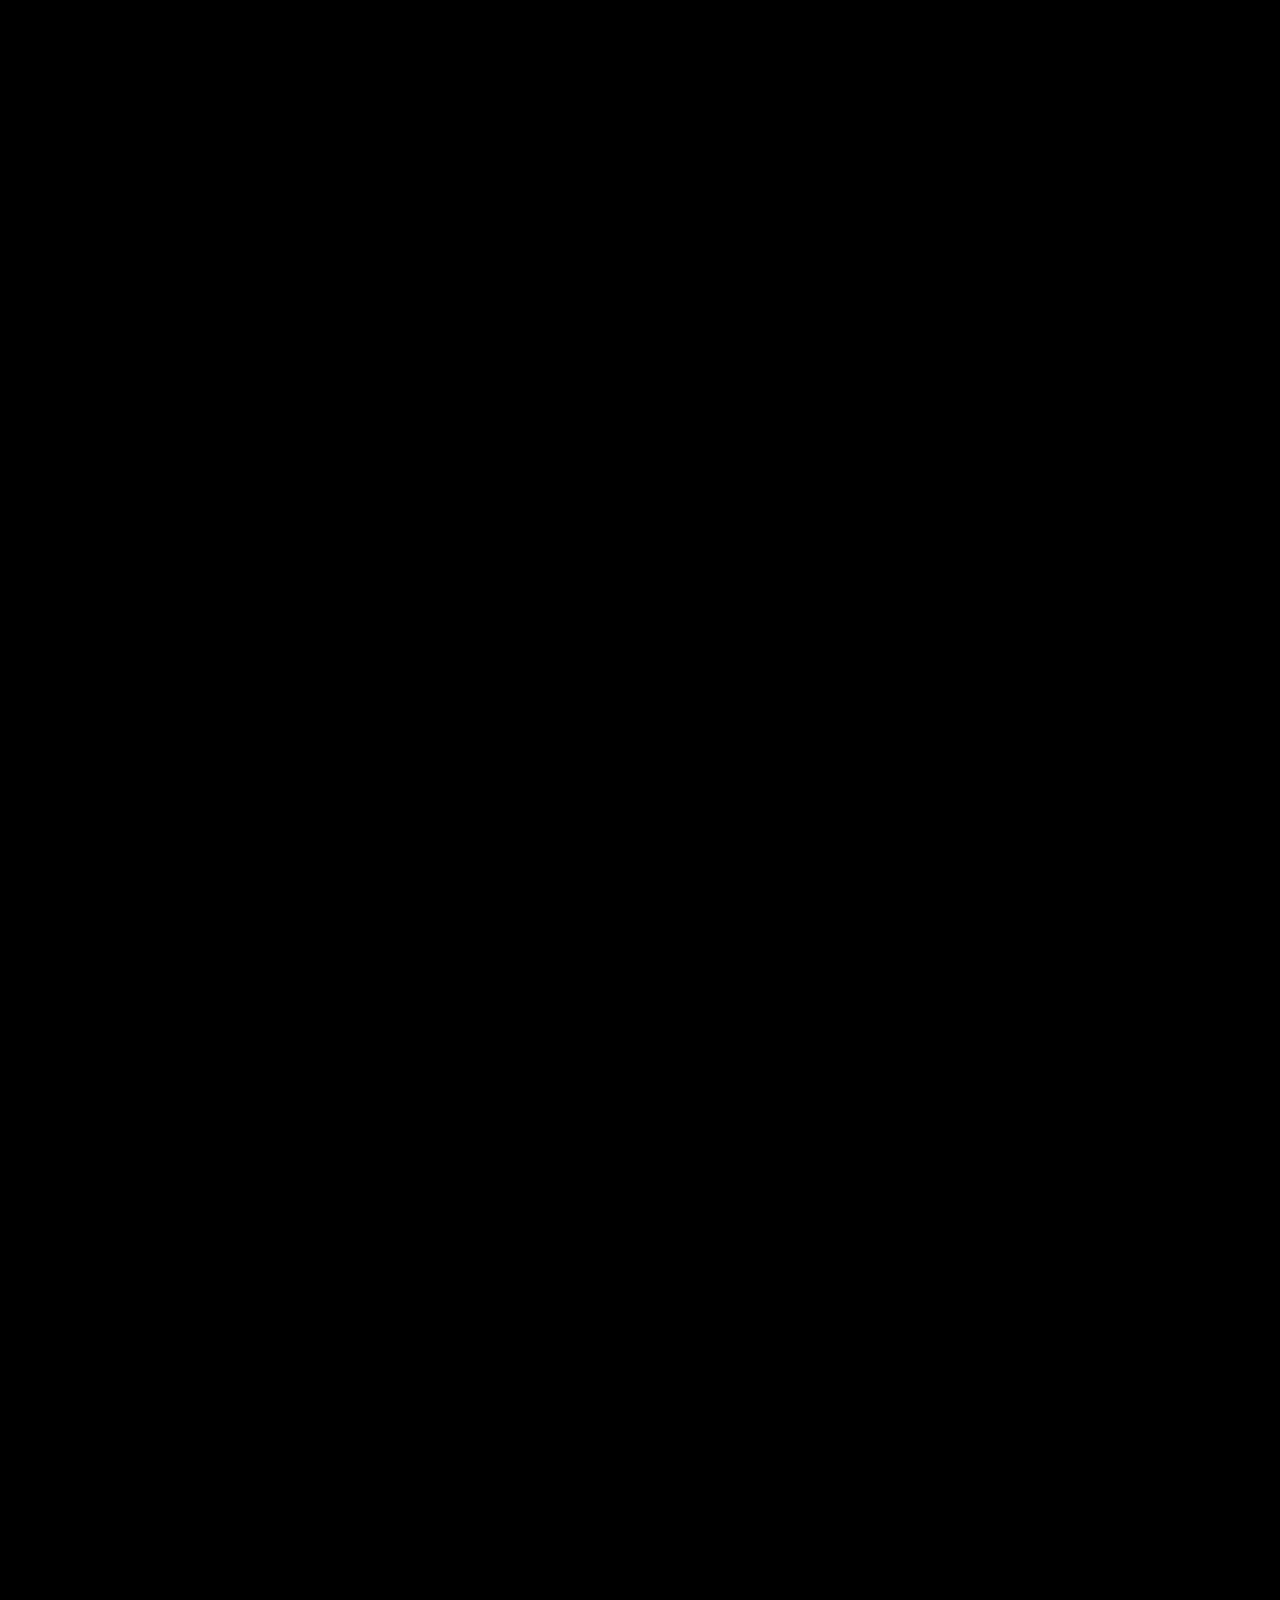
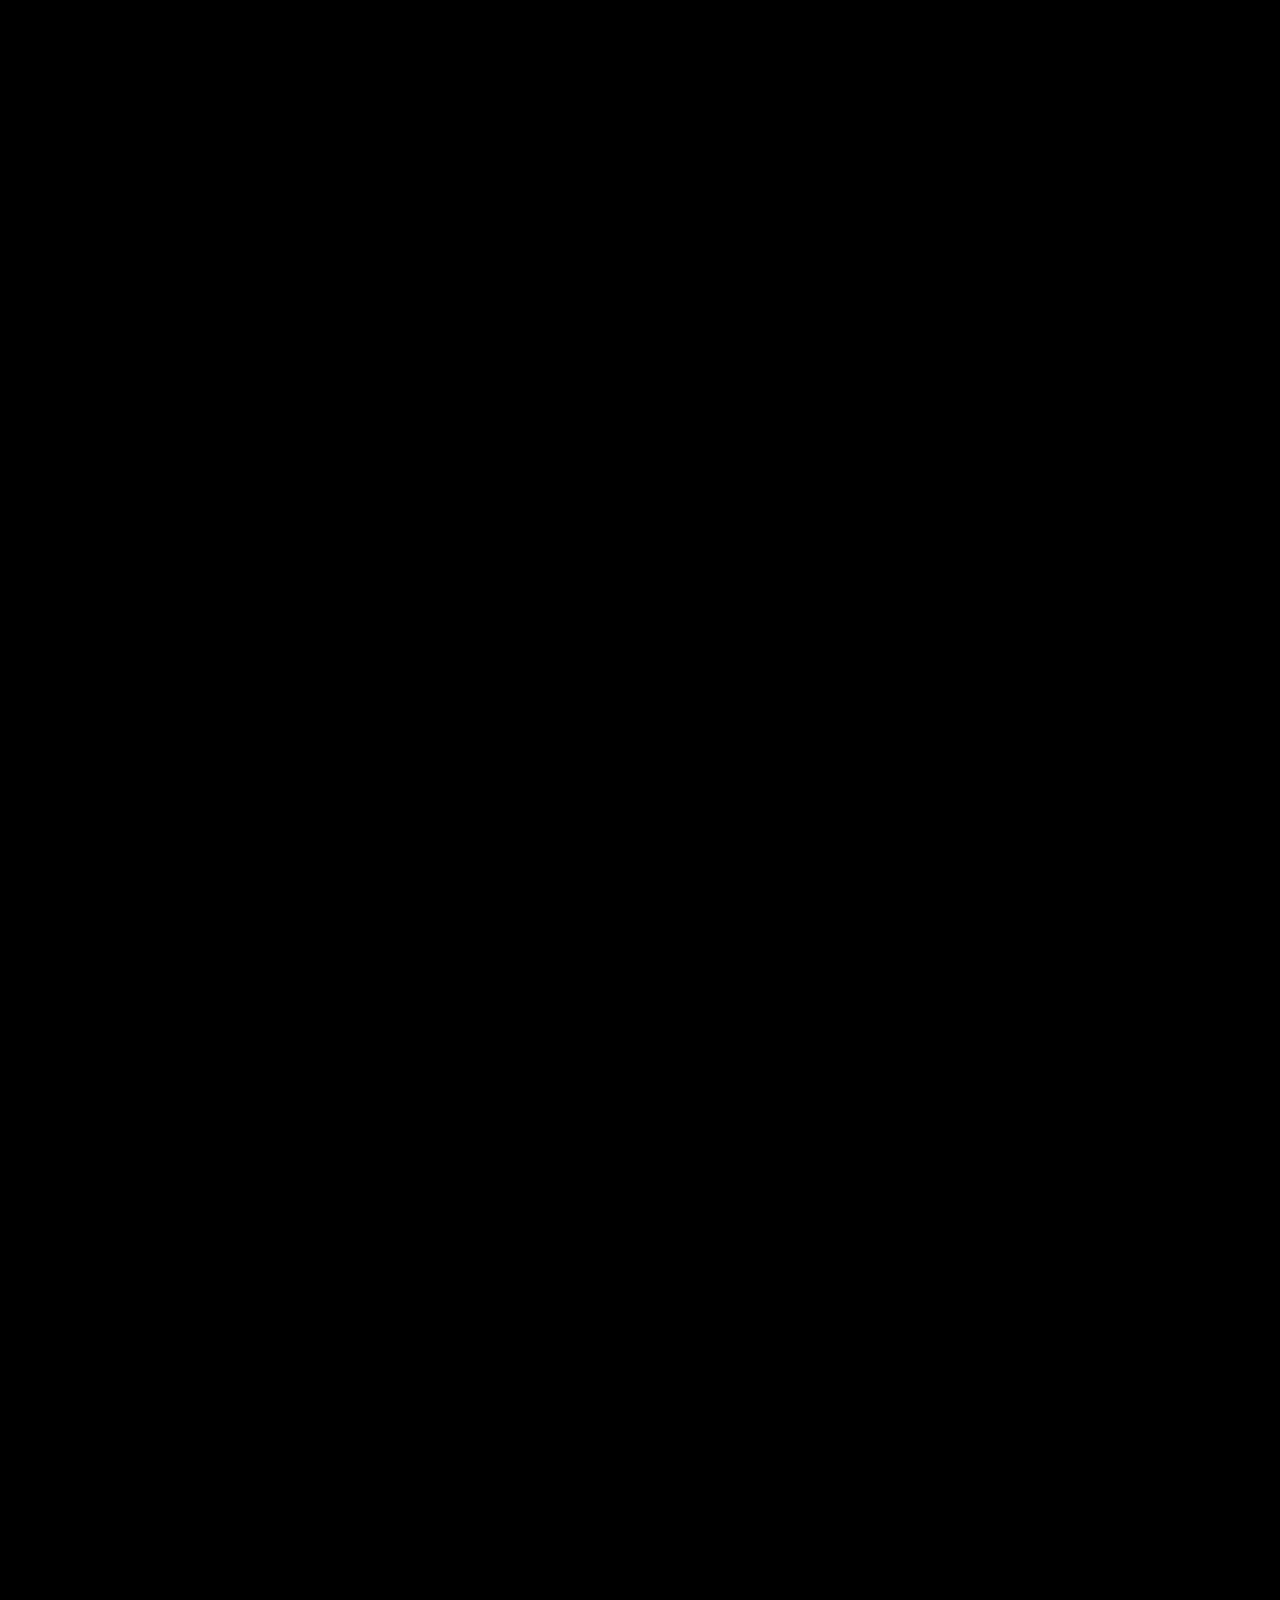
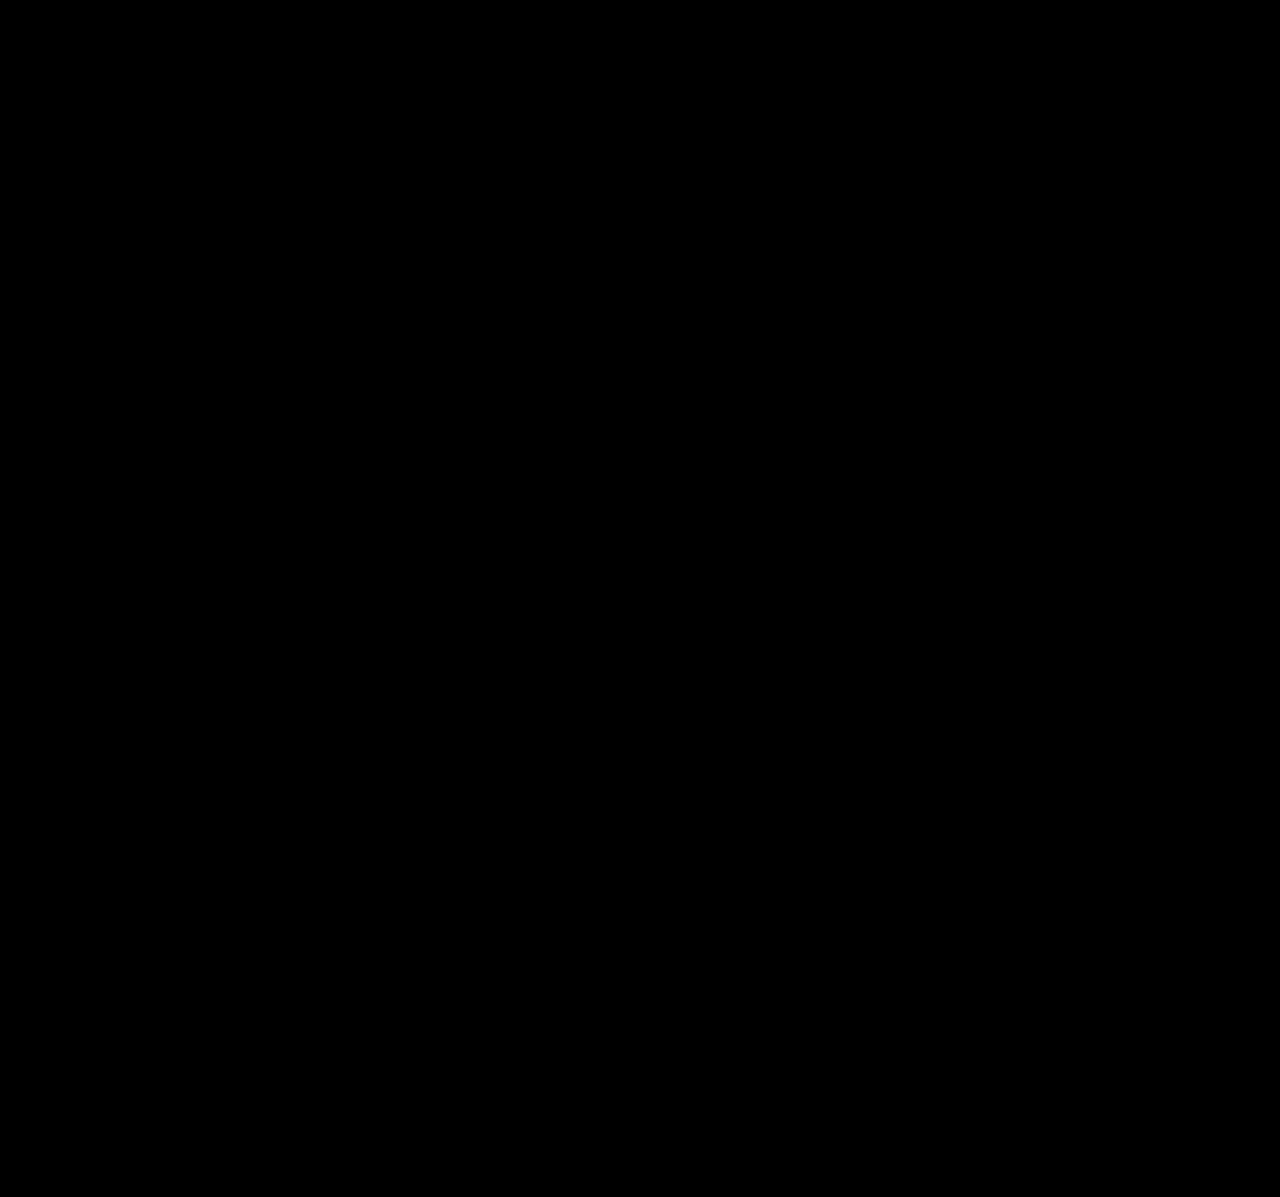
==== commit 66e4166c: "Add GridShift and RetentionLab; take the jank out of the scroll path Two projects, written up at the" ====
--- a/index.html
+++ b/index.html
@@ -29,7 +29,7 @@
   <link href="https://fonts.googleapis.com/css2?family=IBM+Plex+Sans:wght@400;500;600;700&display=swap" rel="stylesheet">
 
   <!-- Styles -->
-  <link rel="stylesheet" href="css/portfolio.css?v=20260711o">
+  <link rel="stylesheet" href="css/portfolio.css?v=20260910a">
 </head>
 
 <body>
@@ -99,6 +99,77 @@
   <div class="workgrid">
 
     <!-- 1: papertrail wordmark (wide) -->
+    <!-- 13: gridshift — carbon-aware compute scheduling -->
+    <div class="workgrid__item workgrid__item--13">
+      <a href="experiments.html#gridshift">
+        <div class="workgrid__item__container">
+          <div class="workgrid__item__title">gridshift &mdash; when should the training run start?</div>
+          <div class="workgrid__item__content workgrid__item__content--center">
+            <svg class="tile-art tile-art--big" viewBox="0 0 300 210" xmlns="http://www.w3.org/2000/svg" aria-hidden="true">
+              <rect x="118" y="34" width="64" height="130" rx="3" fill="rgba(46, 230, 168, 0.13)" stroke="rgba(46, 230, 168, 0.5)" stroke-width="1"/>
+              <g fill="#4a4f57">
+                <rect x="22" y="96" width="10" height="68" rx="2"/>
+                <rect x="38" y="88" width="10" height="76" rx="2"/>
+                <rect x="54" y="74" width="10" height="90" rx="2"/>
+                <rect x="70" y="82" width="10" height="82" rx="2"/>
+                <rect x="86" y="98" width="10" height="66" rx="2"/>
+                <rect x="102" y="114" width="10" height="50" rx="2"/>
+                <rect x="198" y="86" width="10" height="78" rx="2"/>
+                <rect x="214" y="70" width="10" height="94" rx="2"/>
+                <rect x="230" y="58" width="10" height="106" rx="2"/>
+                <rect x="246" y="66" width="10" height="98" rx="2"/>
+                <rect x="262" y="80" width="10" height="84" rx="2"/>
+              </g>
+              <g fill="#2ee6a8">
+                <rect x="124" y="128" width="10" height="36" rx="2"/>
+                <rect x="140" y="136" width="10" height="28" rx="2"/>
+                <rect x="156" y="132" width="10" height="32" rx="2"/>
+                <rect x="172" y="122" width="10" height="42" rx="2"/>
+              </g>
+              <path d="M22,164 L278,164" stroke="#33383f" stroke-width="1.2"/>
+              <path d="M22,120 C60,104 92,150 118,146 C150,142 168,120 198,102 C230,84 252,92 278,88"
+                    fill="none" stroke="#008fff" stroke-width="1.8" stroke-linecap="round" opacity="0.85"/>
+              <circle r="4.5" fill="#dfdfdf">
+                <animateMotion dur="6s" repeatCount="indefinite"
+                  path="M22,120 C60,104 92,150 118,146 C150,142 168,120 198,102 C230,84 252,92 278,88"/>
+              </circle>
+              <text x="150" y="26" text-anchor="middle" fill="#2ee6a8" font-family="IBM Plex Mono, monospace" font-size="11">4h window</text>
+            </svg>
+          </div>
+        </div>
+      </a>
+    </div>
+
+    <!-- 14: retentionlab — churn triage under a call budget -->
+    <div class="workgrid__item workgrid__item--14">
+      <a href="experiments.html#retentionlab">
+        <div class="workgrid__item__container">
+          <div class="workgrid__item__title">retentionlab &mdash; who gets the call when you can only make 200?</div>
+          <div class="workgrid__item__content workgrid__item__content--center">
+            <svg class="tile-art tile-art--big" viewBox="0 0 300 210" xmlns="http://www.w3.org/2000/svg" aria-hidden="true">
+              <g stroke="#33383f" stroke-width="1.2" fill="none">
+                <path d="M40,174 L272,174"/>
+                <path d="M40,174 L40,26"/>
+              </g>
+              <path d="M40,174 L272,26" stroke="#4a4f57" stroke-width="1.6" stroke-dasharray="5 5" fill="none"/>
+              <path d="M40,174 C86,110 128,72 168,56 C208,40 244,32 272,26"
+                    fill="none" stroke="#ff4fa0" stroke-width="2.2" stroke-linecap="round"/>
+              <path d="M86,174 L86,120" stroke="#008fff" stroke-width="1.4" stroke-dasharray="4 4"/>
+              <path d="M40,120 L86,120" stroke="#008fff" stroke-width="1.4" stroke-dasharray="4 4"/>
+              <circle cx="86" cy="120" r="5" fill="#008fff"/>
+              <circle r="4.5" fill="#dfdfdf" opacity="0.9">
+                <animateMotion dur="5.2s" repeatCount="indefinite"
+                  path="M40,174 C86,110 128,72 168,56 C208,40 244,32 272,26"/>
+              </circle>
+              <text x="142" y="142" fill="#008fff" font-family="IBM Plex Mono, monospace" font-size="10">top 20% of calls</text>
+              <text x="142" y="157" fill="#008fff" font-family="IBM Plex Mono, monospace" font-size="10">&rarr; 51% of churners</text>
+              <text x="150" y="192" text-anchor="middle" fill="#7e838c" font-family="IBM Plex Mono, monospace" font-size="10">calls made &rarr;</text>
+            </svg>
+          </div>
+        </div>
+      </a>
+    </div>
+
     <div class="workgrid__item workgrid__item--1">
       <a href="experiments.html#papertrail">
         <div class="workgrid__item__container">
@@ -433,6 +504,63 @@
     </p>
 
     <ul class="demo-grid">
+      <li class="demo-card">
+        <a href="https://gridshift-green.vercel.app" target="_blank" rel="noopener">
+          <img class="demo-card__shot" src="images/demos/gridshift.jpg"
+               alt="GridShift landing page showing 96,360 NYISO zone-hours aligned and an 8.3 percent carbon reduction against running immediately"
+               loading="lazy" decoding="async" width="900" height="563">
+        </a>
+        <div class="demo-card__body">
+          <h2>GridShift</h2>
+          <p>
+            Forecasts the gap between what the New York grid said it would do a
+            day ahead and what it actually did, then schedules a four-hour
+            compute job against carbon, cost and risk. The Pareto frontier and
+            the scheduler on the page are the real algorithm running over
+            seventy-one held-out days &mdash; not a recorded demo.
+          </p>
+          <div class="demo-card__tags">
+            <span class="demo-card__tag">causal tcn</span>
+            <span class="demo-card__tag">conformal intervals</span>
+            <span class="demo-card__tag">duckdb</span>
+          </div>
+          <div class="demo-card__actions">
+            <a class="btn btn--sm" href="https://gridshift-green.vercel.app" target="_blank" rel="noopener">
+              <span class="btn__icon">&rarr;</span> launch
+            </a>
+            <a class="demo-card__src" href="https://github.com/abs768/gridshift" target="_blank" rel="noopener">source</a>
+          </div>
+        </div>
+      </li>
+
+      <li class="demo-card">
+        <a href="https://retentionlab-rho.vercel.app" target="_blank" rel="noopener">
+          <img class="demo-card__shot" src="images/demos/retentionlab.jpg"
+               alt="RetentionLab service page for calibrated churn ranking under a fixed outreach budget"
+               loading="lazy" decoding="async" width="900" height="563">
+        </a>
+        <div class="demo-card__body">
+          <h2>RetentionLab</h2>
+          <p>
+            Calibrated churn probabilities turned into a call list a retention
+            team could actually work: contacting the riskiest fifth reaches half
+            of all churners. The same frozen, checksum-verified artifact the
+            repository tests is the one answering requests here.
+          </p>
+          <div class="demo-card__tags">
+            <span class="demo-card__tag">calibration</span>
+            <span class="demo-card__tag">capacity ranking</span>
+            <span class="demo-card__tag">drift monitoring</span>
+          </div>
+          <div class="demo-card__actions">
+            <a class="btn btn--sm" href="https://retentionlab-rho.vercel.app" target="_blank" rel="noopener">
+              <span class="btn__icon">&rarr;</span> launch
+            </a>
+            <a class="demo-card__src" href="https://github.com/abs768/retentionlab" target="_blank" rel="noopener">source</a>
+          </div>
+        </div>
+      </li>
+
       <li class="demo-card">
         <a href="https://abs768.github.io/smb-growth-intelligence/" target="_blank" rel="noopener">
           <img class="demo-card__shot" src="images/demos/smb-growth-intelligence.jpg"
@@ -723,6 +851,6 @@
     </figure>
   </div>
 
-  <script src="js/portfolio.js?v=20260711o" defer></script>
+  <script src="js/portfolio.js?v=20260910a" defer></script>
 </body>
 </html>
--- a/css/portfolio.css
+++ b/css/portfolio.css
@@ -45,7 +45,8 @@
 
   /* one cursor, three shapes: orb over nothing, a grey rounded rect
      wrapping tiles/buttons, a text caret over copy. JS lerps the
-     geometry every frame, so no transitions here. */
+     geometry and drives position through transform only, so the cursor
+     rides the compositor instead of relaying out the page each frame. */
   #cursor {
     pointer-events: none;
     z-index: 99999;
@@ -55,9 +56,10 @@
     border-radius: 100%;
     position: fixed;
     top: 0;
-    left: -1000px;
-    transform: translate(-50%, -50%);
+    left: 0;
+    transform: translate3d(-1000px, -1000px, 0) translate(-50%, -50%);
     transition: background 0.2s ease;
+    will-change: transform;
   }
 
   /* text caret turns blue over copy, like a live insertion point */
@@ -230,18 +232,15 @@
   text-decoration: underline;
 }
 
+/* A hover used to kick off an endless hue-rotate filter animation on the
+   link, which repaints for as long as the pointer rests there. A colour
+   transition reads the same and costs nothing. */
+a {
+  transition: color 0.25s var(--mono-ease);
+}
+
 a:hover {
-  animation: 10s infinite hueRotate;
   color: var(--mono-blue);
-}
-
-@keyframes hueRotate {
-  from {
-    filter: hue-rotate(0);
-  }
-  to {
-    filter: hue-rotate(360deg);
-  }
 }
 
 /* about */
@@ -421,6 +420,7 @@
   display: grid;
   width: 100%;
   grid-template-areas:
+    "area-13 area-14"
     "area-1 area-1"
     "area-2 area-5"
     "area-3 area-5"
@@ -435,6 +435,7 @@
 @media (min-width: 48em) {
   .workgrid {
     grid-template-areas:
+      "area-13 area-13 area-14 area-14"
       "area-1 area-1 area-2 area-3"
       "area-5 area-8 area-8 area-4"
       "area-6 area-8 area-8 area-7"
@@ -446,6 +447,7 @@
 @media (min-width: 75em) {
   .workgrid {
     grid-template-areas:
+      "area-13 area-13 area-13 area-14 area-14 area-14"
       "area-1 area-1 area-2 area-3 area-4 area-5"
       "area-6 area-7 area-8 area-8 area-9 area-5"
       "area-6 area-10 area-8 area-8 area-11 area-12";
@@ -472,6 +474,8 @@
 .workgrid__item--10 { grid-area: area-10; }
 .workgrid__item--11 { grid-area: area-11; }
 .workgrid__item--12 { grid-area: area-12; }
+.workgrid__item--13 { grid-area: area-13; }
+.workgrid__item--14 { grid-area: area-14; }
 
 .workgrid__item > a,
 .workgrid__item > div {
@@ -523,8 +527,10 @@
 }
 
 .workgrid__item a:hover .workgrid__item__content {
-  filter: blur(24px);
-  transform: scale(1.5);
+  /* 24px was blurring a full-bleed image on every tile hover; 14px reads the
+     same behind the caption and is markedly cheaper to paint. */
+  filter: blur(14px);
+  transform: scale(1.35);
 }
 
 .workgrid__item__content img {
@@ -1005,6 +1011,13 @@
   font-size: 0.95rem;
 }
 
+/* Tiles keep several infinite animations running. Off screen they are
+   invisible but still repainting, so the observer parks them. */
+.is-idle,
+.is-idle * {
+  animation-play-state: paused !important;
+}
+
 /* reveal on scroll */
 .reveal-init {
   opacity: 0;
@@ -1039,8 +1052,8 @@
     transform: none;
     transition: none;
   }
-  a:hover {
-    animation: none;
+  a {
+    transition: none;
   }
 }
 
@@ -1069,6 +1082,13 @@
 
 .xp {
   padding-bottom: 4.5em;
+  /* Each experiment is a tall block of SVG, gradients and infinite
+     animations. Skipping layout and paint for the ones that are off screen
+     is what keeps this page scrolling at frame rate; `auto` on the intrinsic
+     size means the browser remembers each real height after first render, so
+     the scrollbar does not jump on the way back up. */
+  content-visibility: auto;
+  contain-intrinsic-size: auto 900px;
 }
 
 .xp__kicker {
@@ -1609,16 +1629,19 @@
     radial-gradient(130% 100% at 78% 85%, rgba(124, 92, 255, 0.95), transparent 58%),
     radial-gradient(110% 90% at 22% 82%, rgba(46, 230, 168, 0.9), transparent 55%),
     conic-gradient(from 210deg at 55% 45%, #00e0ff, #b48aff, #ff4fa0, #ffe07a, #7ad7a0, #00e0ff);
+  /* The blur is painted once. Animating `filter` here re-ran a 16px gaussian
+     over the whole gradient stack every frame; drifting the transform instead
+     is a compositor-only job and looks the same. */
   filter: saturate(1.4) blur(16px);
   transform: scale(1.15);
   transform-origin: 50% 50%;
   will-change: transform;
-  animation: artDrift 14s ease-in-out infinite alternate;
+  animation: artDrift 18s ease-in-out infinite alternate;
 }
 
 @keyframes artDrift {
   to {
-    filter: saturate(1.4) blur(16px) hue-rotate(70deg);
+    transform: scale(1.24) translate3d(-3%, 2%, 0) rotate(6deg);
   }
 }
 
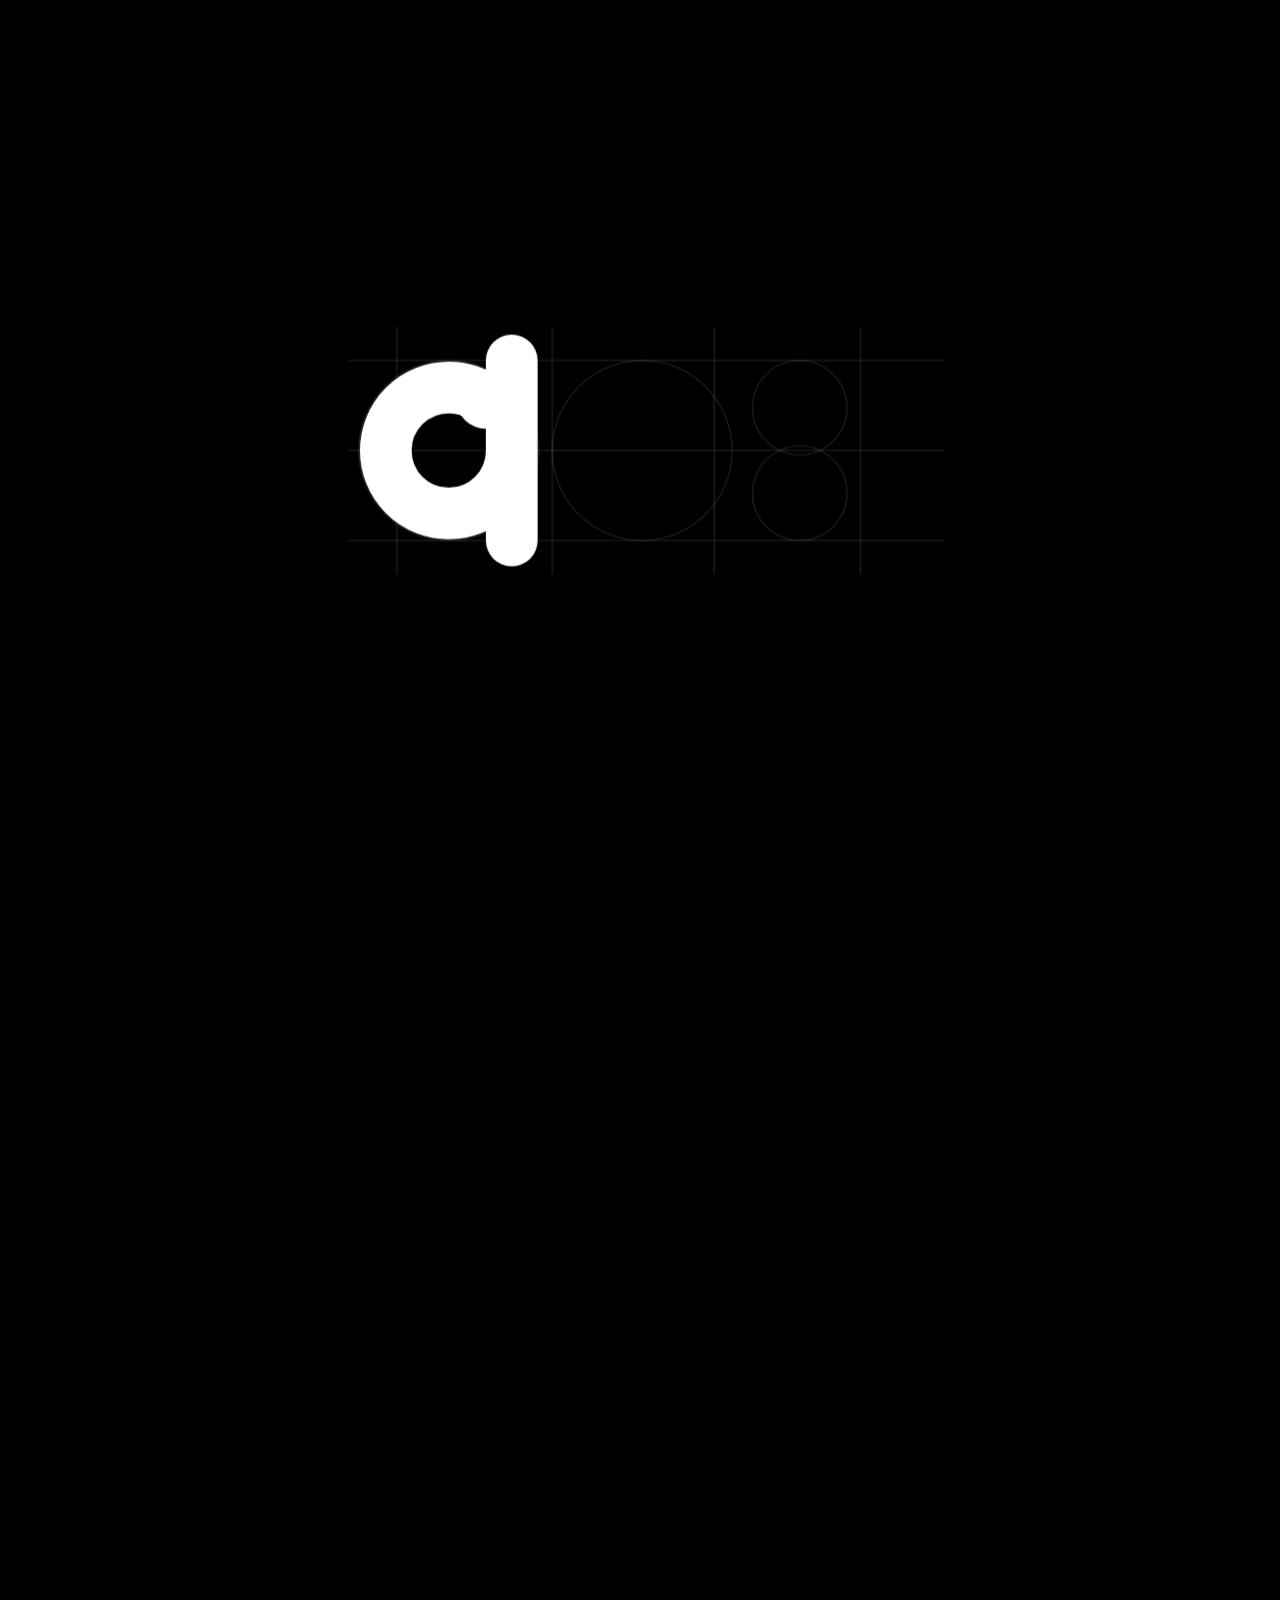
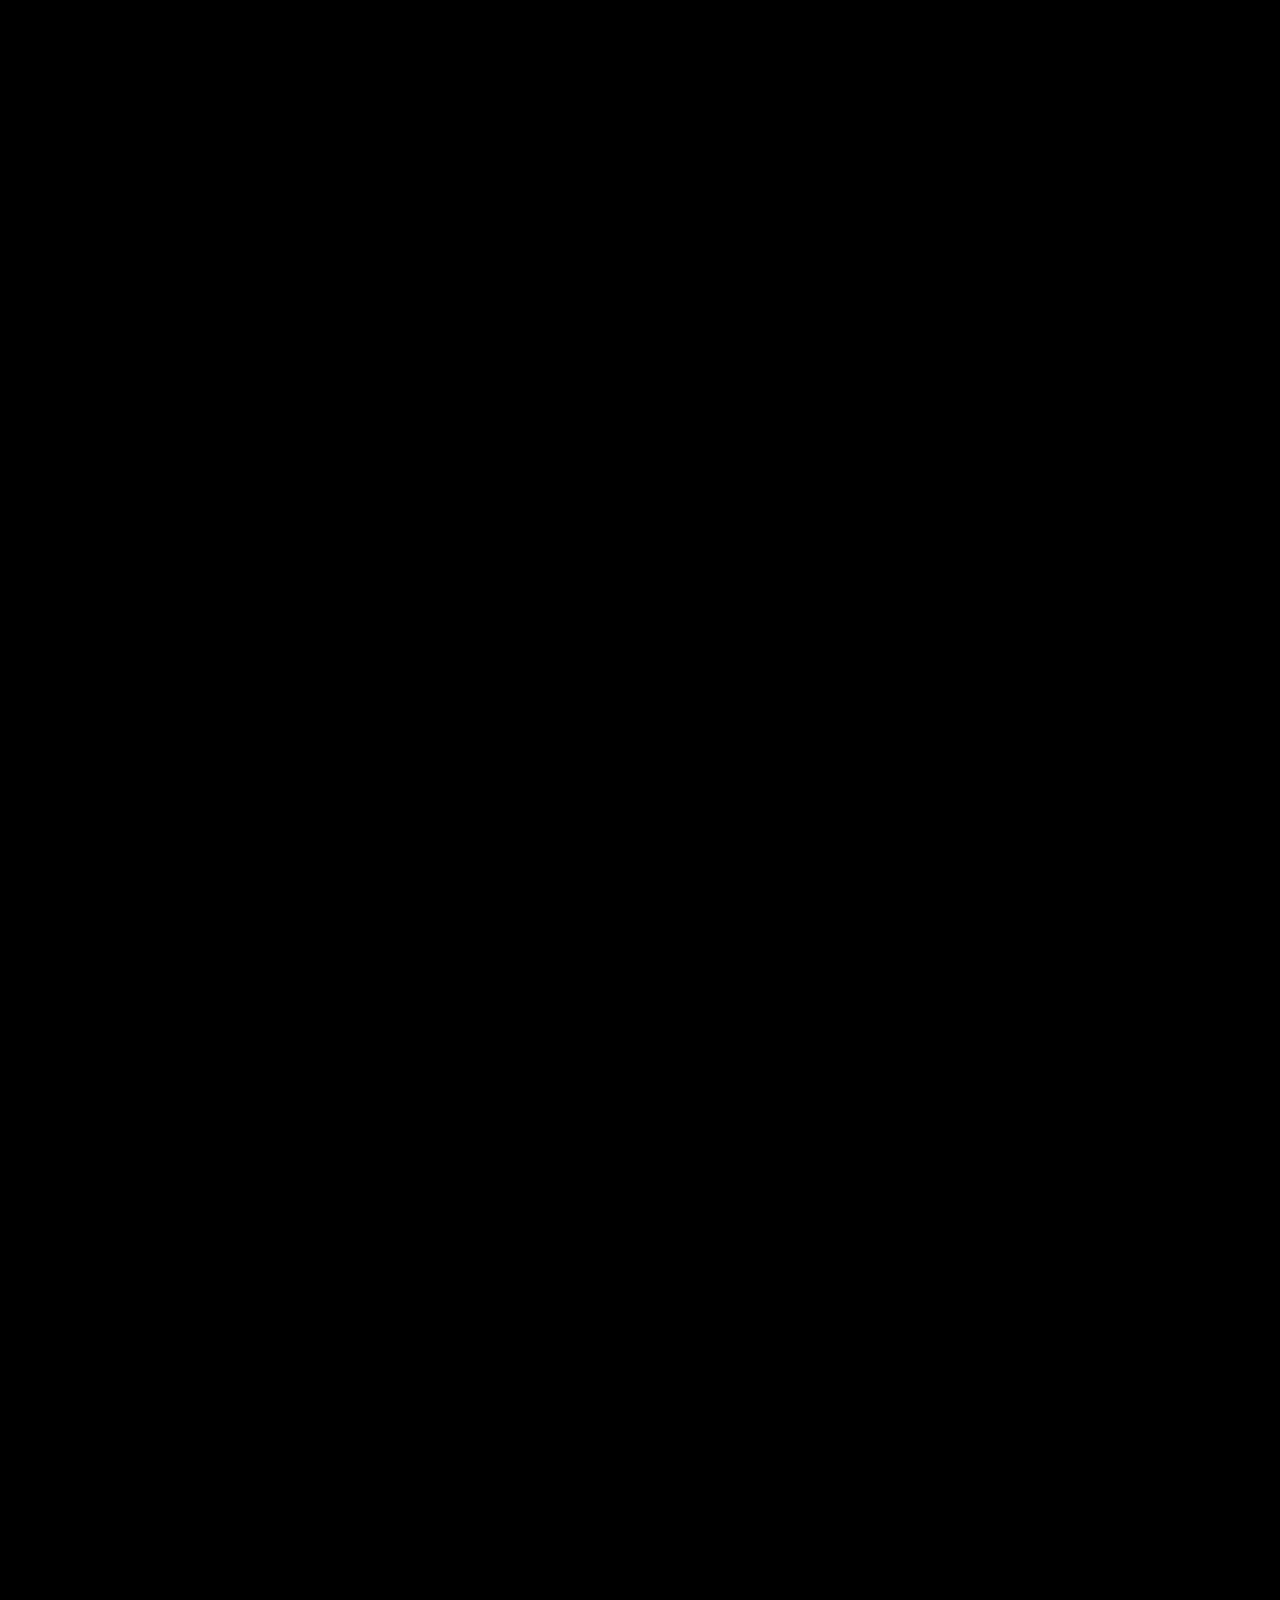
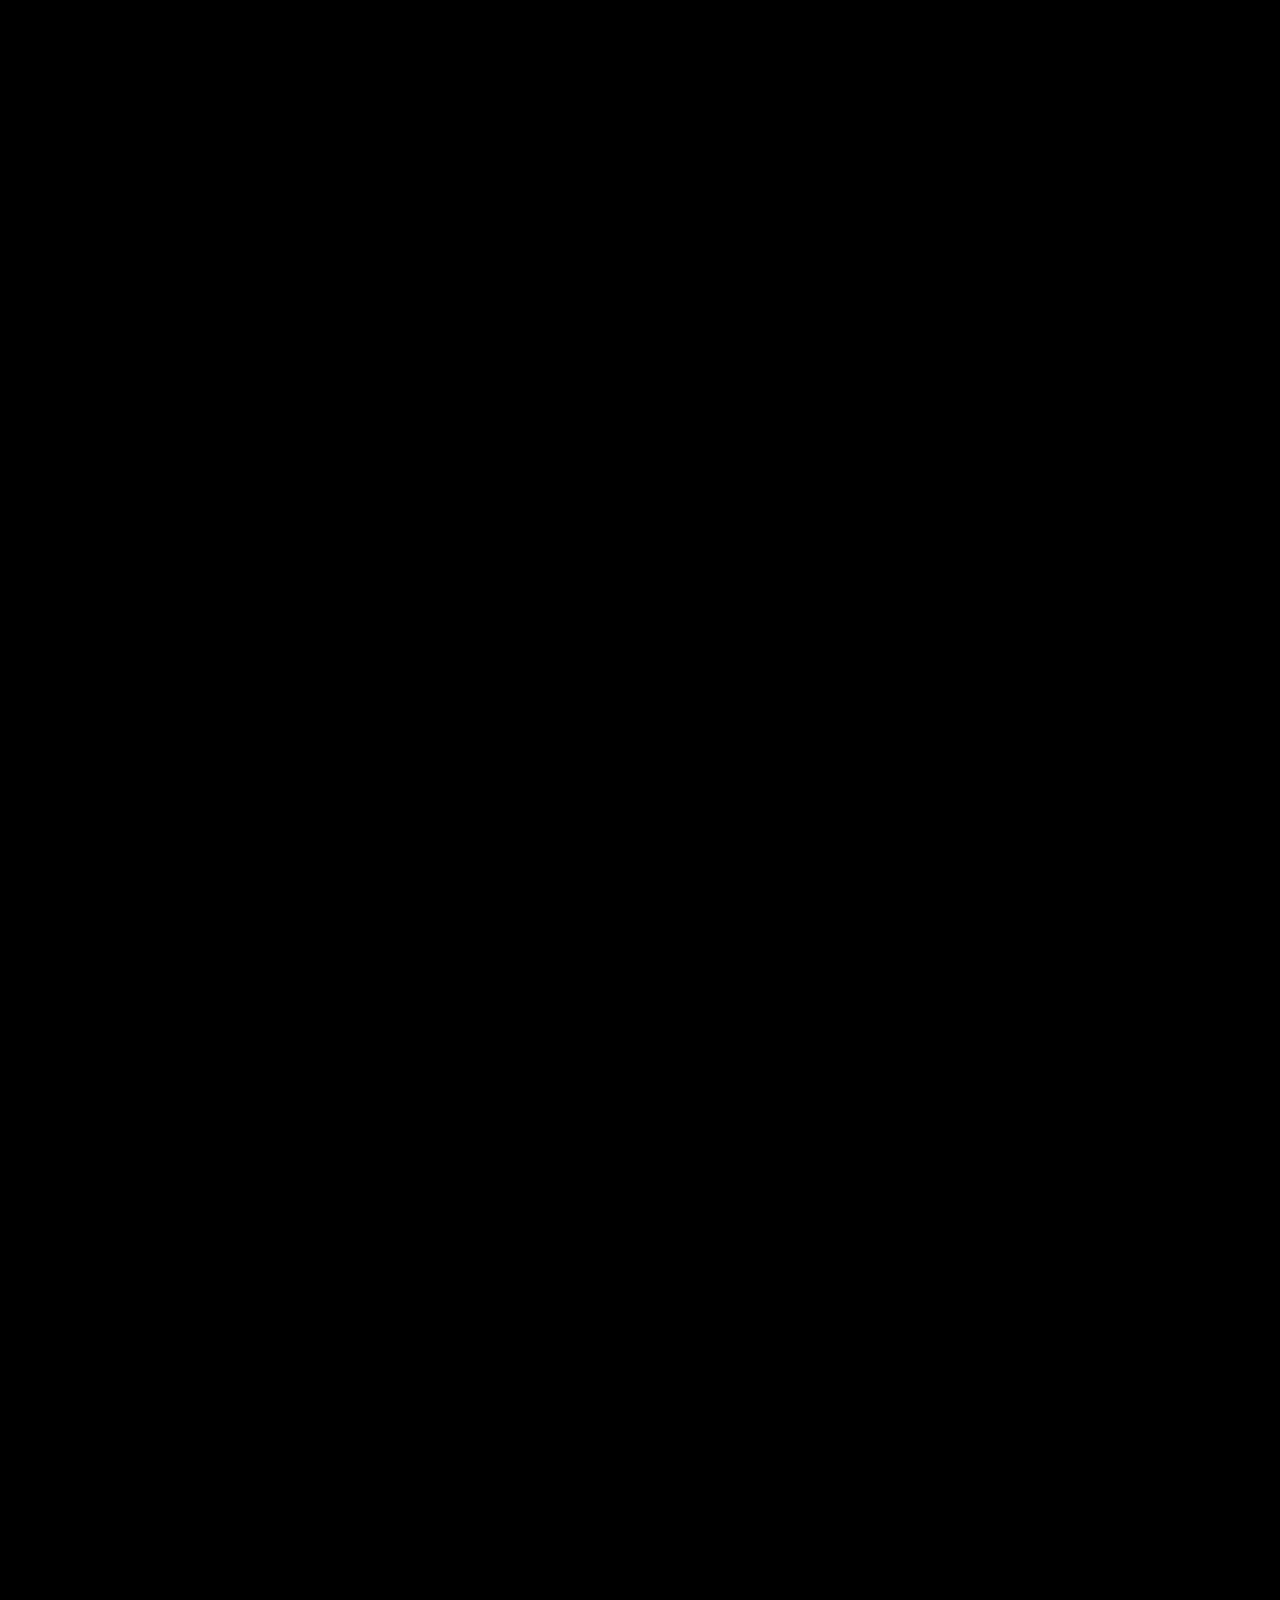
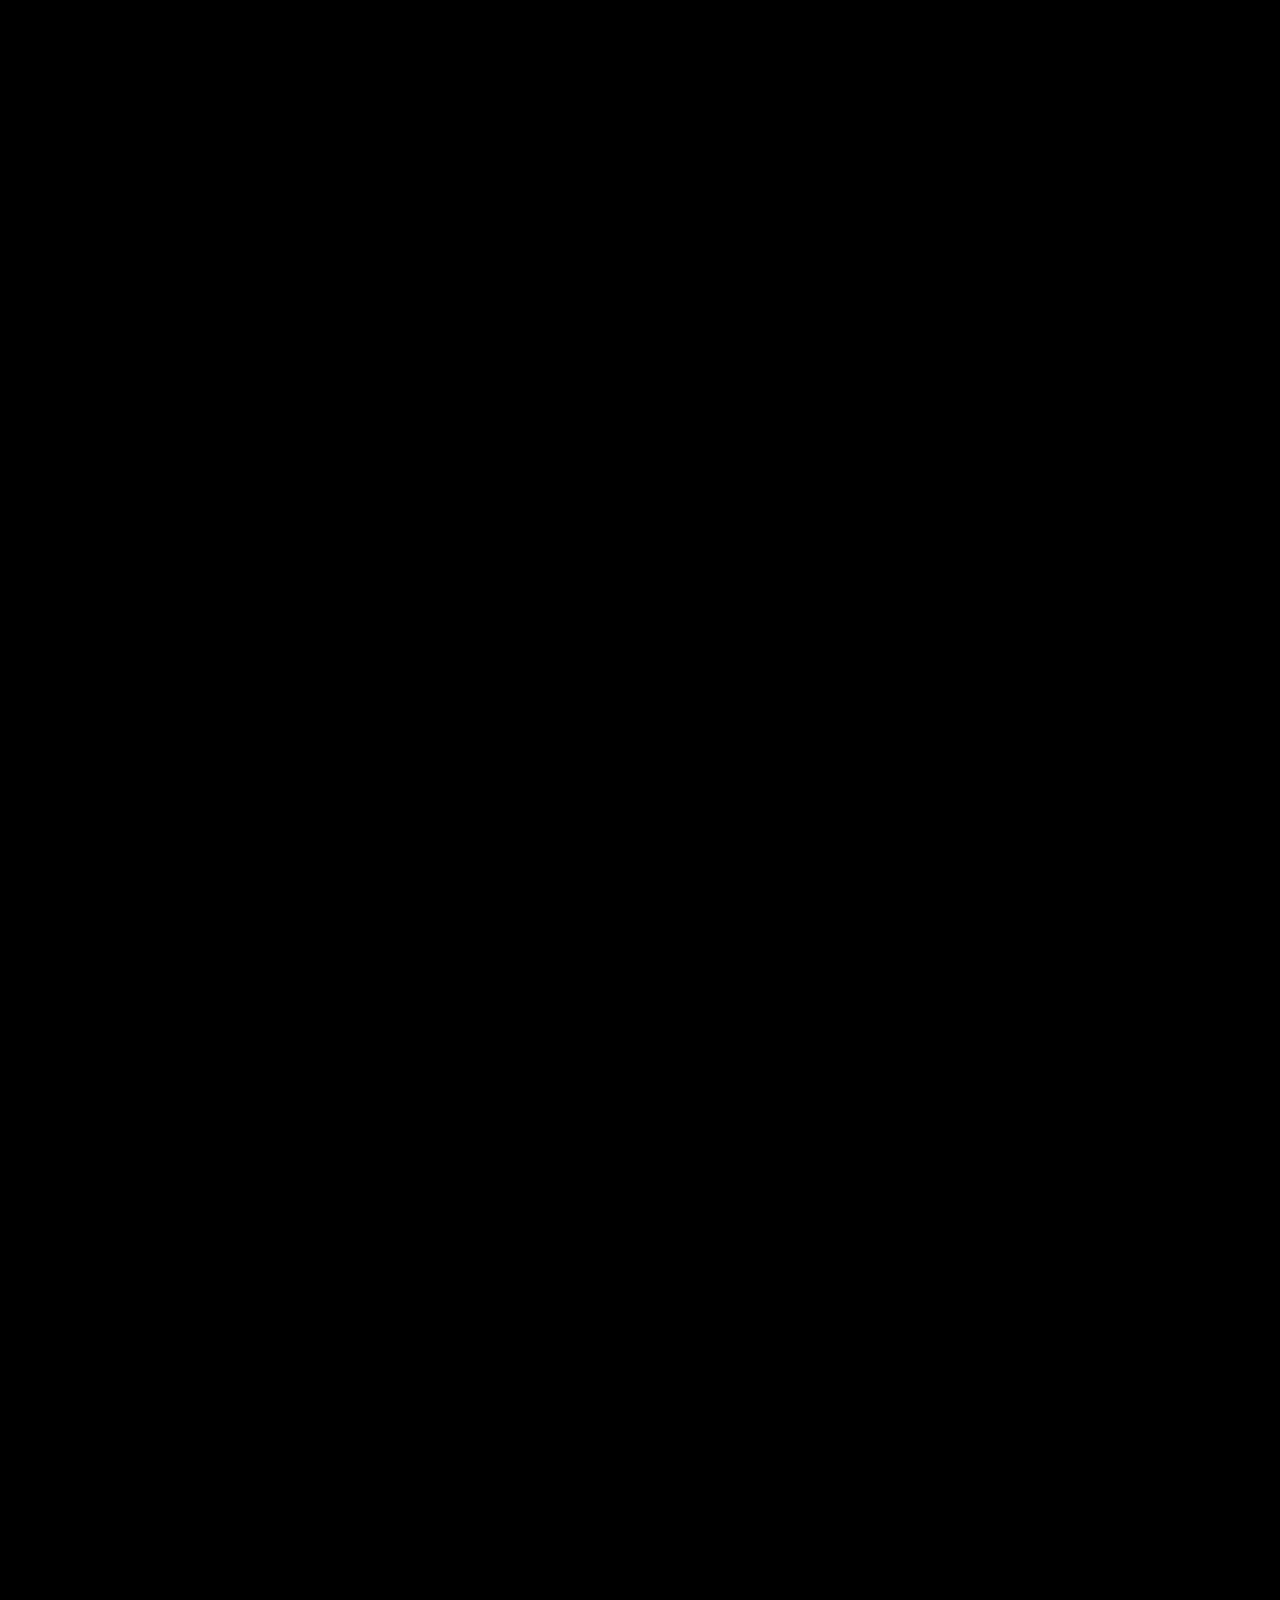
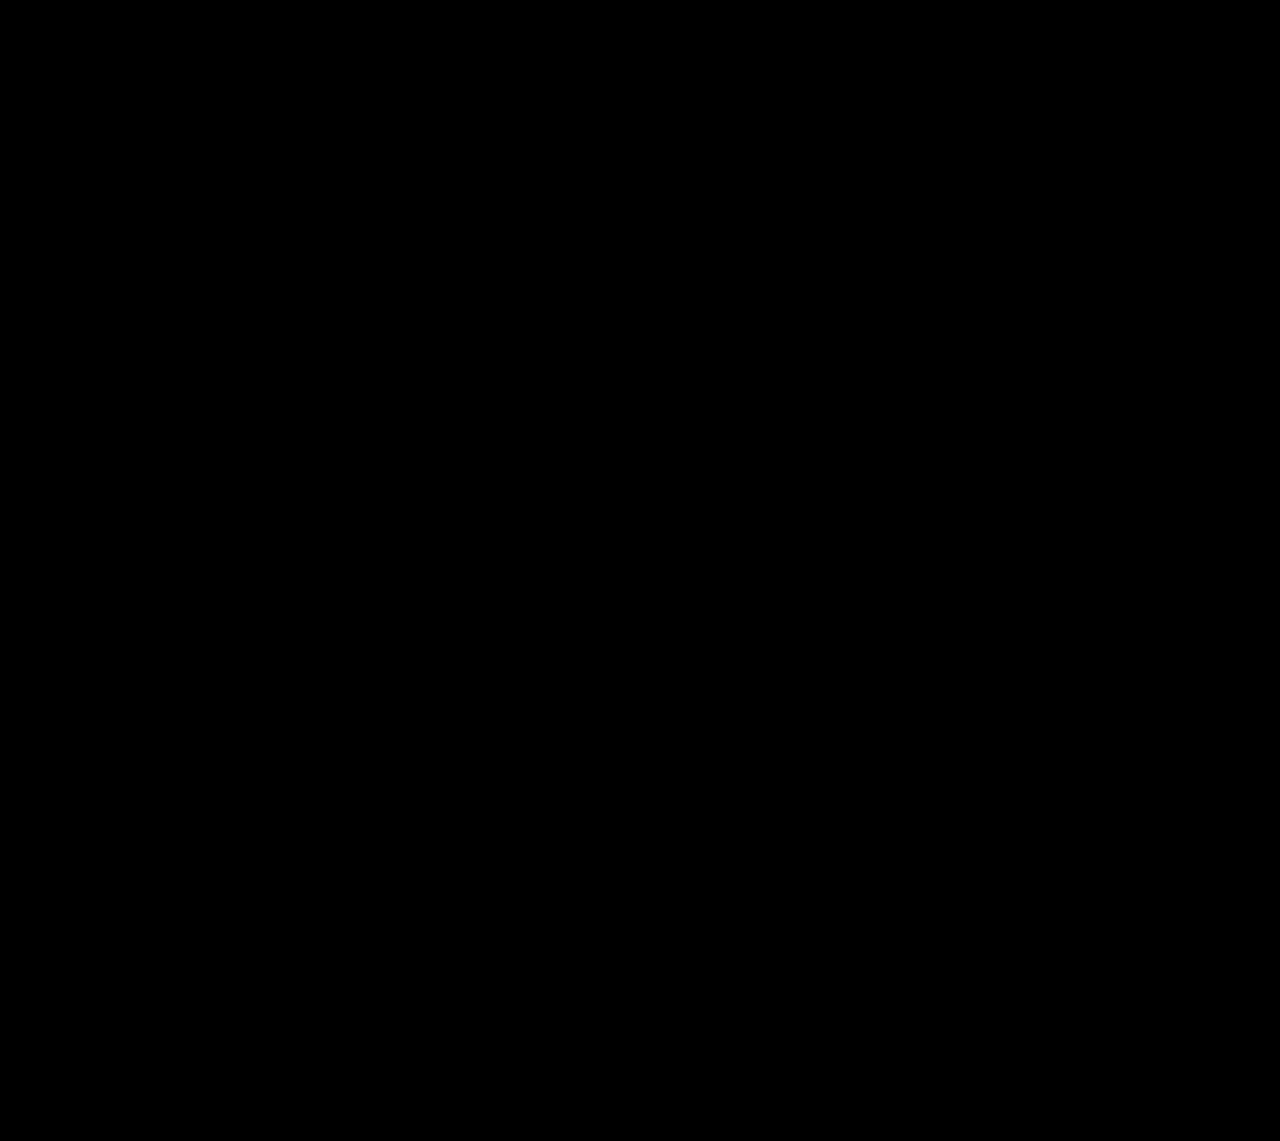
==== commit a74cf4ce: "Cut the GridShift and RetentionLab write-ups down to the house voice I wrote those two sections at r" ====
--- a/index.html
+++ b/index.html
@@ -144,7 +144,7 @@
     <div class="workgrid__item workgrid__item--14">
       <a href="experiments.html#retentionlab">
         <div class="workgrid__item__container">
-          <div class="workgrid__item__title">retentionlab &mdash; who gets the call when you can only make 200?</div>
+          <div class="workgrid__item__title">retentionlab &mdash; who gets the call when you only get 200?</div>
           <div class="workgrid__item__content workgrid__item__content--center">
             <svg class="tile-art tile-art--big" viewBox="0 0 300 210" xmlns="http://www.w3.org/2000/svg" aria-hidden="true">
               <g stroke="#33383f" stroke-width="1.2" fill="none">
@@ -513,11 +513,9 @@
         <div class="demo-card__body">
           <h2>GridShift</h2>
           <p>
-            Forecasts the gap between what the New York grid said it would do a
-            day ahead and what it actually did, then schedules a four-hour
-            compute job against carbon, cost and risk. The Pareto frontier and
-            the scheduler on the page are the real algorithm running over
-            seventy-one held-out days &mdash; not a recorded demo.
+            Learns where the New York grid&rsquo;s day-ahead forecast goes wrong, then
+            picks the cleanest four-hour window for a compute job. The scheduler
+            on the page is the real thing, running over seventy-one held-out days.
           </p>
           <div class="demo-card__tags">
             <span class="demo-card__tag">causal tcn</span>
@@ -542,10 +540,9 @@
         <div class="demo-card__body">
           <h2>RetentionLab</h2>
           <p>
-            Calibrated churn probabilities turned into a call list a retention
-            team could actually work: contacting the riskiest fifth reaches half
-            of all churners. The same frozen, checksum-verified artifact the
-            repository tests is the one answering requests here.
+            Calibrated churn scores turned into a call list a retention team could
+            actually work &mdash; ring the riskiest fifth and you reach half the
+            churners. The model answering here is the one the repo tests.
           </p>
           <div class="demo-card__tags">
             <span class="demo-card__tag">calibration</span>
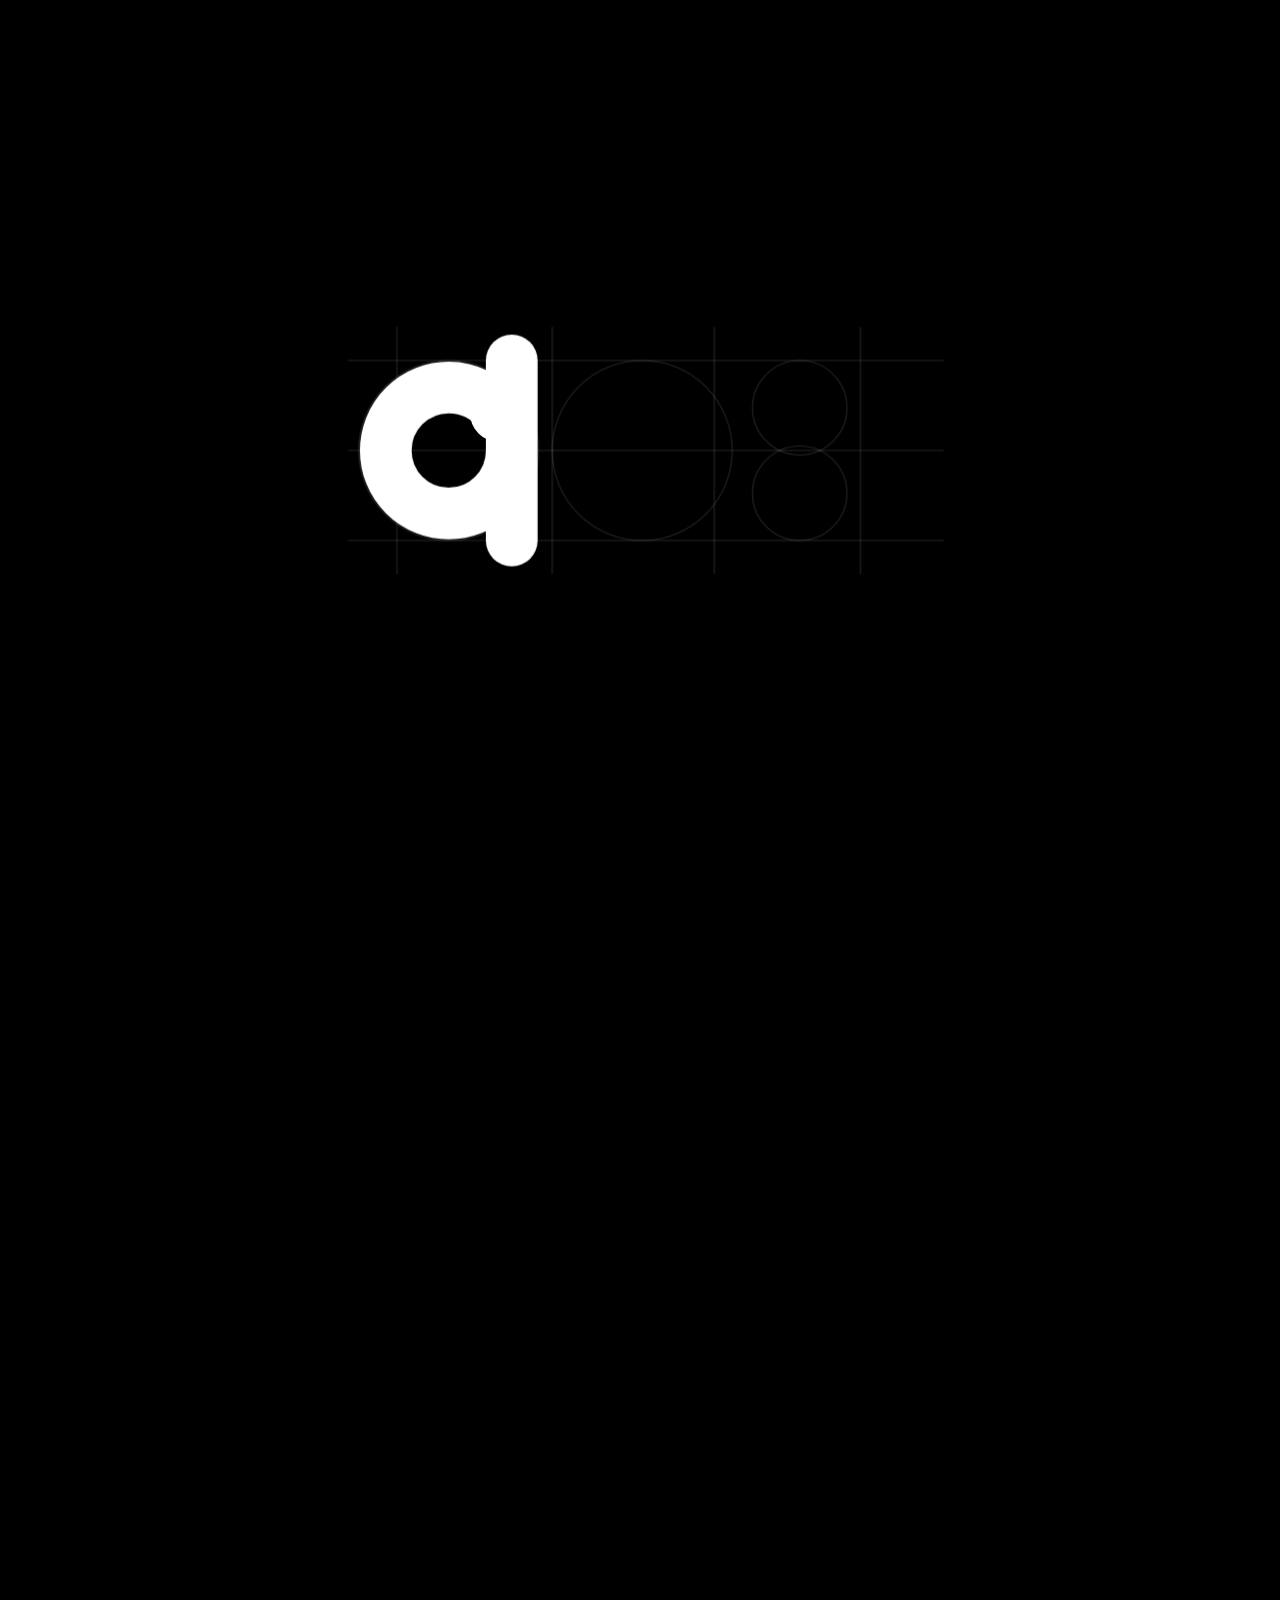
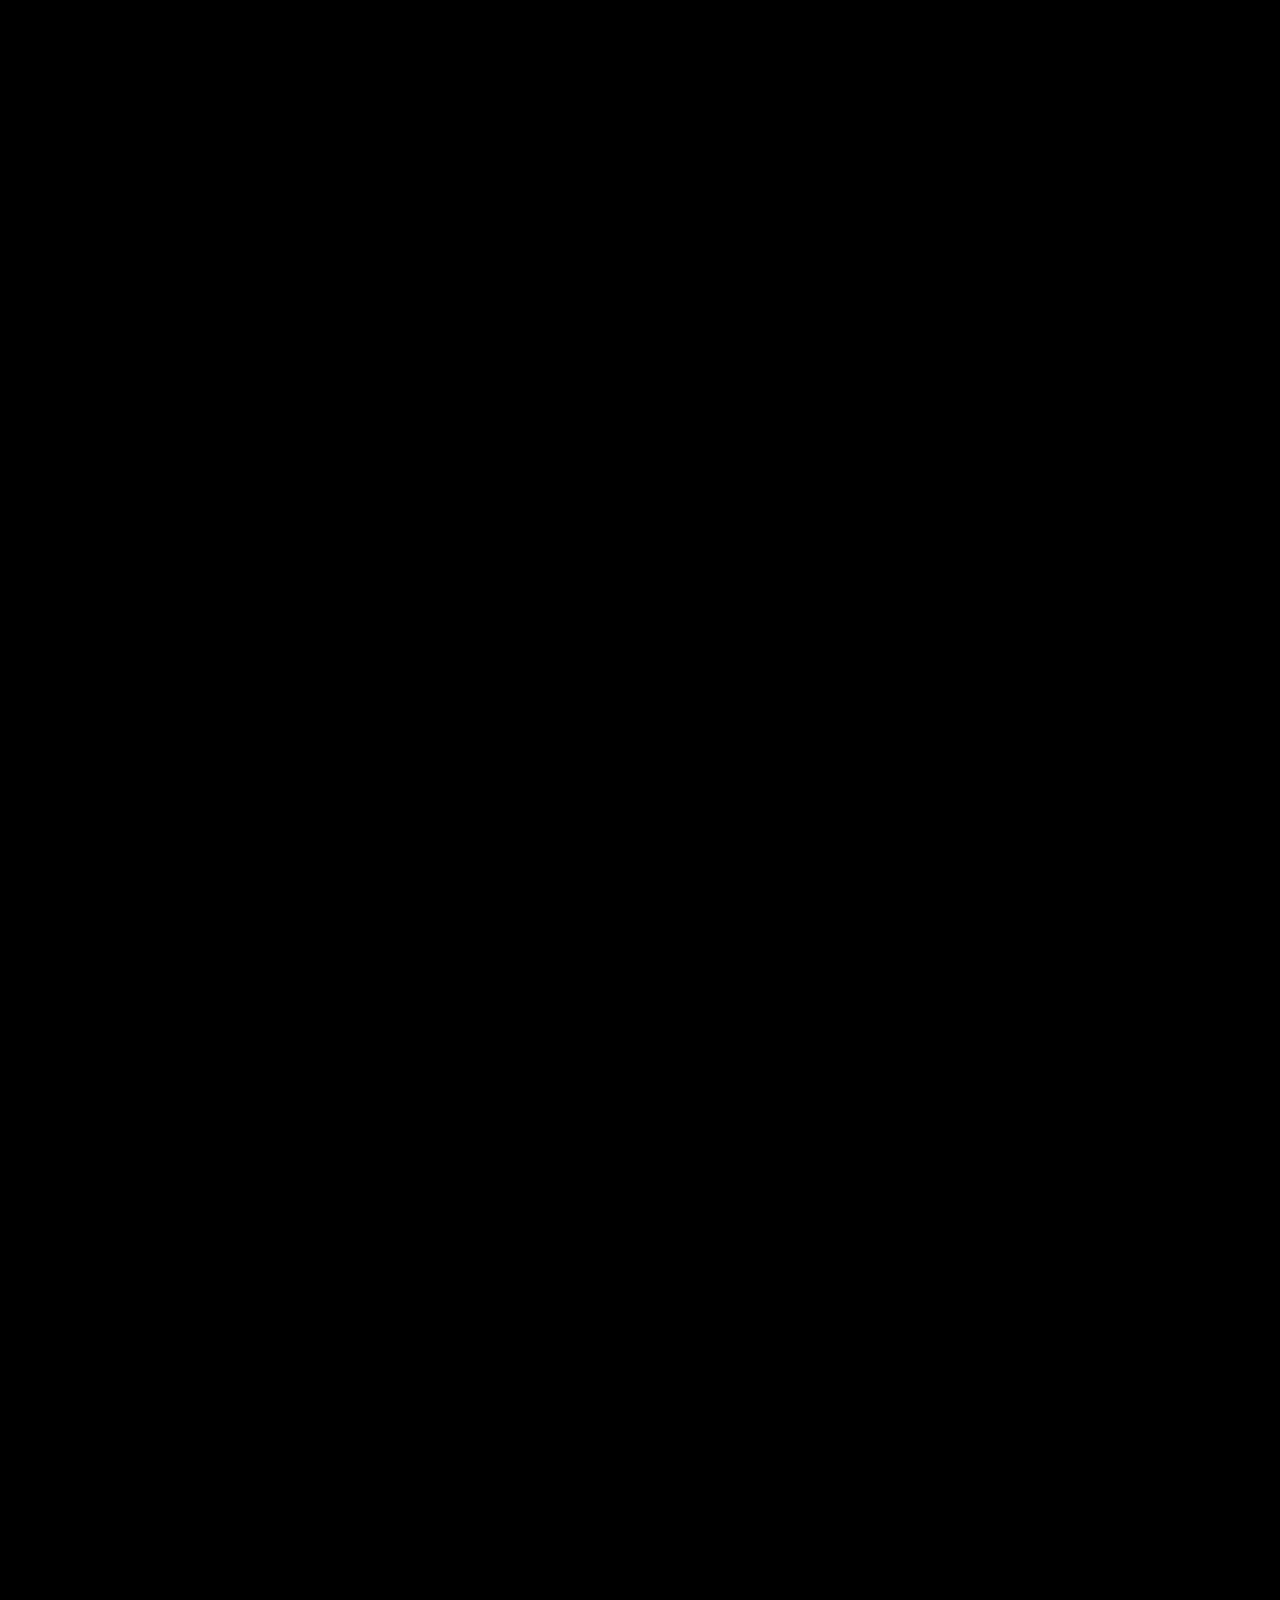
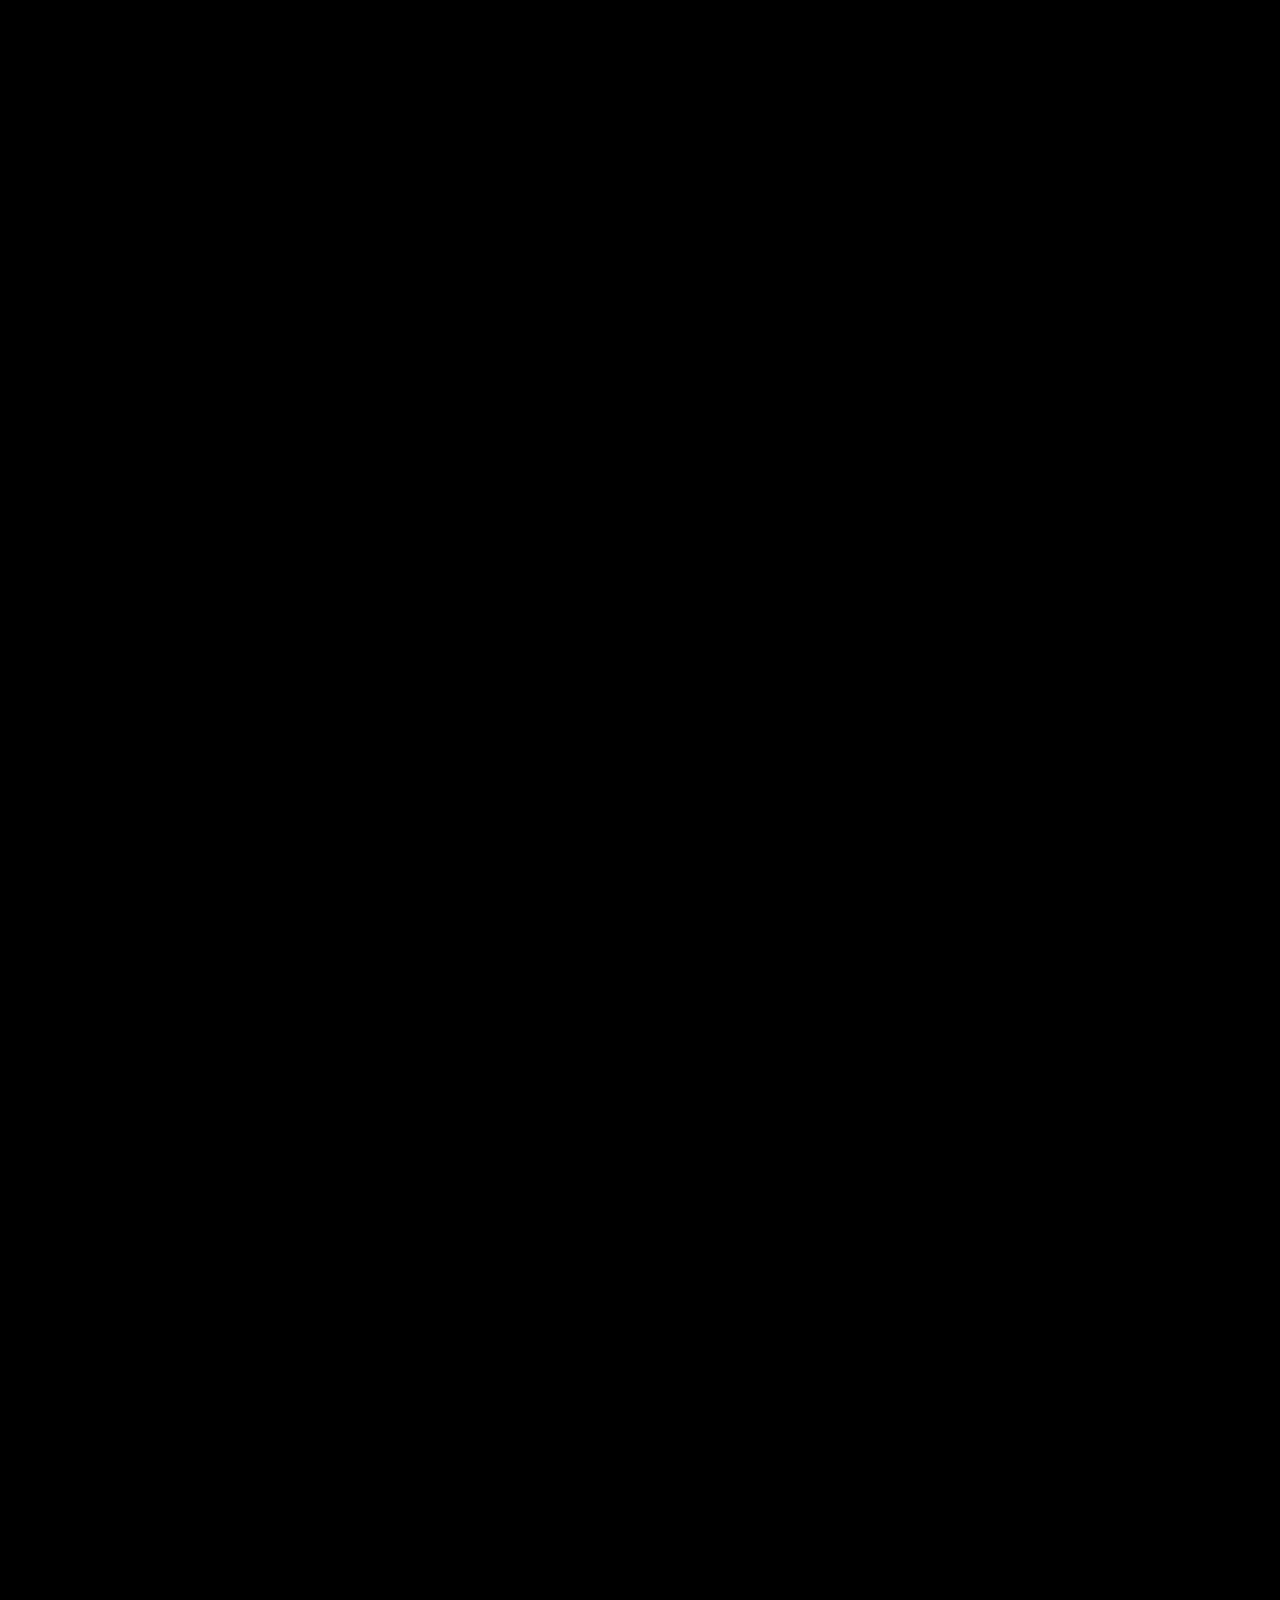
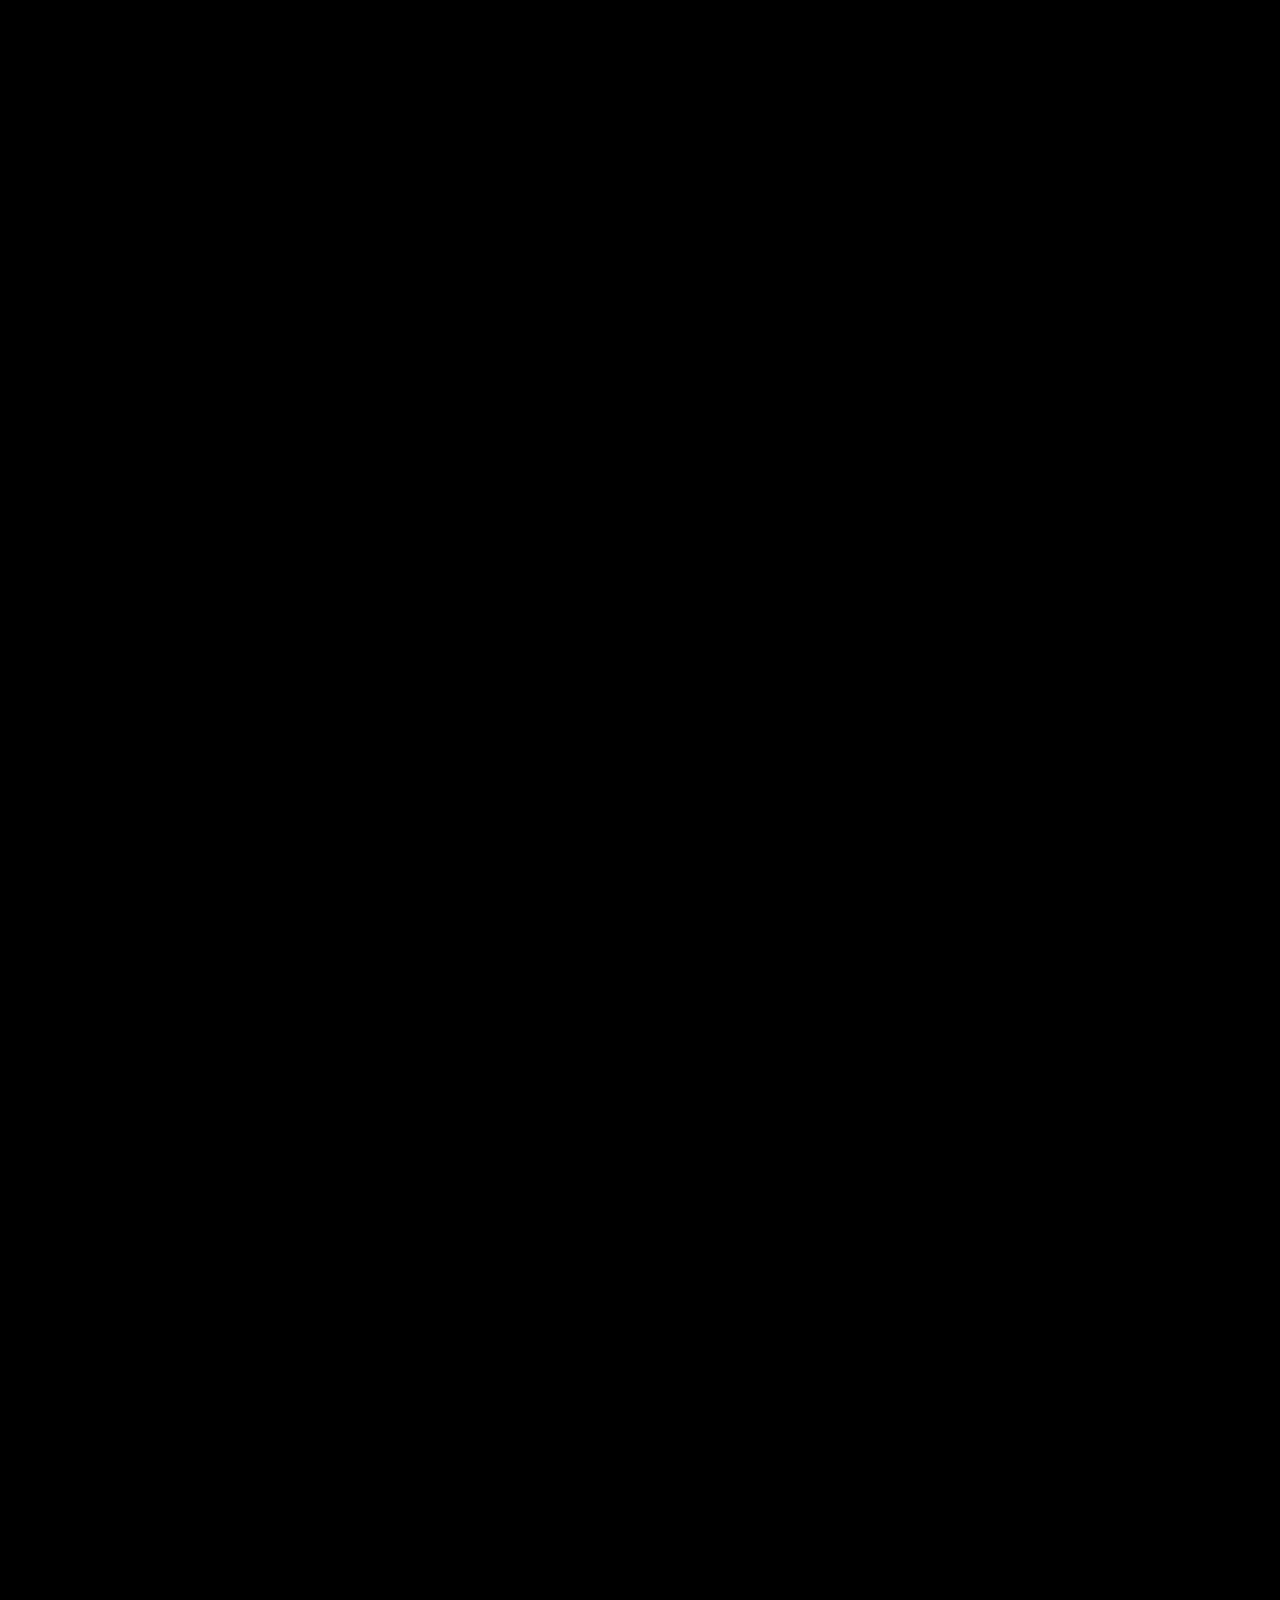
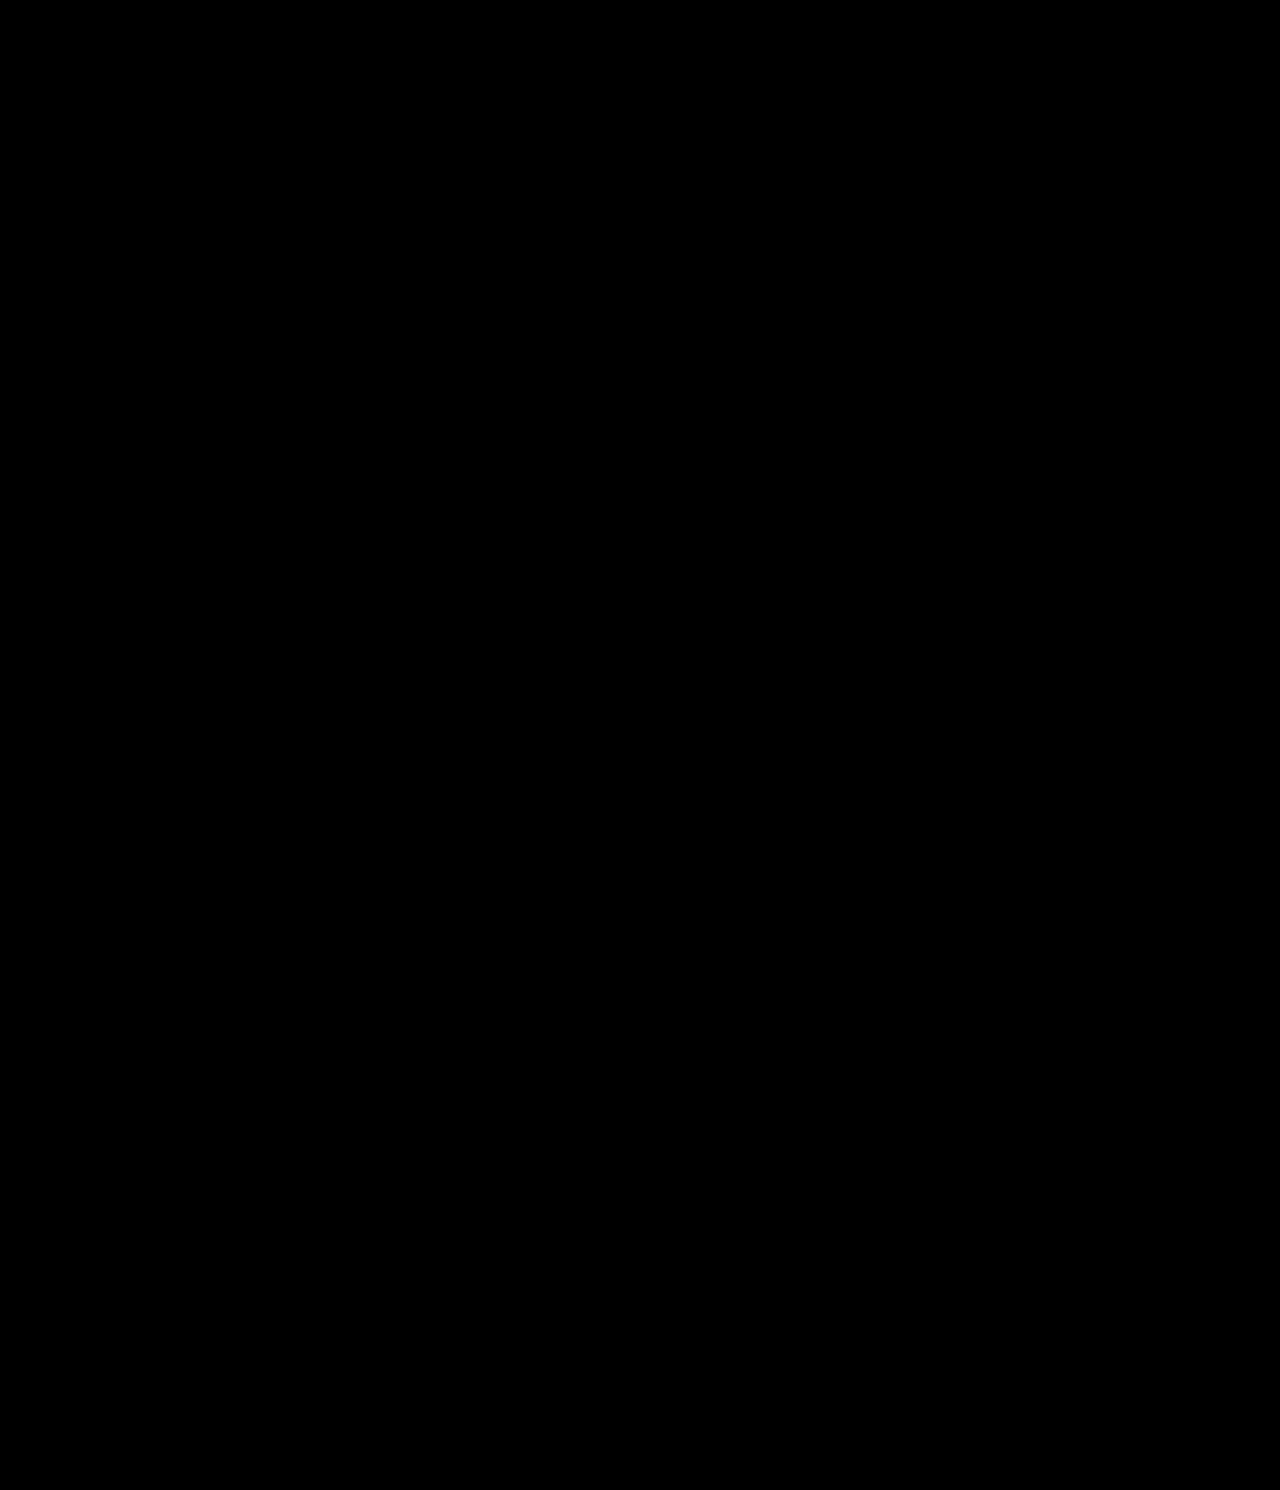
==== commit 92309157: "Say what the page is actually showing, and give Write something to link to Three places where the co" ====
--- a/index.html
+++ b/index.html
@@ -498,9 +498,8 @@
   <section class="speaking demos">
     <h1>Live</h1>
     <p class="section__lead">
-      Running deployments, not screenshots of things that once worked. Each
-      rebuilds itself from the code &mdash; so if a pipeline breaks, the page
-      breaks with it.
+      Five things you can open and click, not just read about. Every screenshot
+      below goes to the running version.
     </p>
 
     <ul class="demo-grid">
@@ -644,14 +643,49 @@
   </section>
 
   <!-- write -->
-  <section class="words">
+  <section class="words" id="write">
     <h1>Write</h1>
     <p class="section__lead">
-      Most of my projects end up with a long README &mdash; what broke,
-      what fixed it, the numbers. A book chapter and a few of those below.
+      Three write-ups on projects where the interesting part was a result I
+      didn&rsquo;t expect, plus a published book chapter.
     </p>
 
     <ul class="words__samples">
+      <li class="words__samples__item">
+        <a href="writing/forecasting-baselines.html">
+          <div class="tile tile--4to3">
+            <svg viewBox="0 0 64 64" xmlns="http://www.w3.org/2000/svg" aria-hidden="true">
+              <path d="M10 46 L22 34 L32 40 L44 22 L54 28" fill="none" stroke="#fff" stroke-width="2" stroke-linecap="round" stroke-linejoin="round"/>
+              <path d="M10 52 L54 16" fill="none" stroke="#008fff" stroke-width="2" stroke-linecap="round" stroke-dasharray="4 4"/>
+            </svg>
+          </div>
+          <p>I benchmarked five forecasters against &ldquo;tomorrow = today&rdquo;. It won.</p>
+        </a>
+      </li>
+      <li class="words__samples__item">
+        <a href="writing/smb-growth-intelligence.html">
+          <div class="tile tile--4to3">
+            <svg viewBox="0 0 64 64" xmlns="http://www.w3.org/2000/svg" aria-hidden="true">
+              <rect x="12" y="16" width="40" height="10" rx="2" fill="none" stroke="#fff" stroke-width="2"/>
+              <rect x="12" y="30" width="40" height="10" rx="2" fill="none" stroke="#fff" stroke-width="2"/>
+              <rect x="12" y="44" width="26" height="10" rx="2" fill="none" stroke="#008fff" stroke-width="2"/>
+            </svg>
+          </div>
+          <p>What 541,909 real invoices taught me about honest data pipelines</p>
+        </a>
+      </li>
+      <li class="words__samples__item">
+        <a href="writing/geometry-dash-rl.html">
+          <div class="tile tile--4to3">
+            <svg viewBox="0 0 64 64" xmlns="http://www.w3.org/2000/svg" aria-hidden="true">
+              <path d="M12 44 H52" stroke="#fff" stroke-width="2" stroke-linecap="round"/>
+              <rect x="17" y="26" width="12" height="12" rx="2" fill="#008fff"/>
+              <path d="M35 44 L43 26 L51 44 Z" fill="none" stroke="#fff" stroke-width="2" stroke-linejoin="round"/>
+            </svg>
+          </div>
+          <p>Teaching an AI to play a game that kills you instantly</p>
+        </a>
+      </li>
       <li class="words__samples__item">
         <a href="https://github.com/abs768/Plant-Disease-Classification-Using-Densenet-169-Architecture-of-CNN" target="_blank" rel="noopener noreferrer">
           <div class="tile tile--4to3">
@@ -663,36 +697,14 @@
           <p>Deep-learning plant disease classification &mdash; a published book chapter</p>
         </a>
       </li>
-      <li class="words__samples__item">
-        <a href="https://github.com/abs768/PaperTrail#readme" target="_blank" rel="noopener noreferrer">
-          <div class="tile tile--4to3">
-            <svg viewBox="0 0 64 64" xmlns="http://www.w3.org/2000/svg" aria-hidden="true">
-              <circle cx="24" cy="24" r="6" fill="none" stroke="#fff" stroke-width="2"/>
-              <circle cx="44" cy="40" r="6" fill="none" stroke="#fff" stroke-width="2"/>
-              <path d="M28 28l12 8" stroke="#008fff" stroke-width="2" stroke-linecap="round"/>
-            </svg>
-          </div>
-          <p>Fighting fabricated citations with fuzzy-match filters</p>
-        </a>
-      </li>
-      <li class="words__samples__item">
-        <a href="https://github.com/abs768/intelligent-doc-rag#readme" target="_blank" rel="noopener noreferrer">
-          <div class="tile tile--4to3">
-            <svg viewBox="0 0 64 64" xmlns="http://www.w3.org/2000/svg" aria-hidden="true">
-              <rect x="14" y="18" width="36" height="28" rx="4" fill="none" stroke="#fff" stroke-width="2"/>
-              <circle cx="44" cy="20" r="7" fill="#f0326e"/>
-            </svg>
-          </div>
-          <p>Why your documents should never leave your machine</p>
-        </a>
-      </li>
     </ul>
 
     <div class="words__drawer" id="drawer">
       <ul class="words__extended">
         <li><a href="https://github.com/abs768/forensic-llm-wiki-obsidian" target="_blank" rel="noopener noreferrer">Forensic LLM Wiki &mdash; case notes into timelines, IOCs, and contradictions</a></li>
         <li><a href="https://github.com/abs768/MarketPulse-Real-Time-Stock-Pipeline" target="_blank" rel="noopener noreferrer">MarketPulse &mdash; 3k records/sec through Kafka into Snowflake</a></li>
-        <li><a href="https://abs768.github.io/geometry-dash-rl/" target="_blank" rel="noopener noreferrer">Teaching an AI to play the real Geometry Dash &mdash; sim-to-real RL</a></li>
+        <li><a href="https://github.com/abs768/PaperTrail#readme" target="_blank" rel="noopener noreferrer">PaperTrail &mdash; fighting fabricated citations with fuzzy-match filters</a></li>
+        <li><a href="https://github.com/abs768/intelligent-doc-rag#readme" target="_blank" rel="noopener noreferrer">DocGPT &mdash; why your documents should never leave your machine</a></li>
         <li><a href="https://github.com/abs768/Robust-Image-Classification-with-MC-Dropout-Tri-Gating-and-SVHN-Calibrated-OOD-Thresholds" target="_blank" rel="noopener noreferrer">Robust image classification with MC dropout and OOD thresholds</a></li>
 
       </ul>
@@ -712,9 +724,9 @@
       <div class="play__content">
         <h1>Play</h1>
         <p>
-          I&rsquo;m driven by curiosity &mdash; teaching an AI to beat the real
-          Geometry Dash, building voice assistants, benchmarking local LLMs,
-          and the occasional spaceship battle game.
+          Things I built to find out whether they&rsquo;d work: an AI that plays the
+          real Geometry Dash, voice assistants, local LLM benchmarks, and one
+          spaceship battle game.
         </p>
         <a class="btn btn--margin" href="experiments.html" target="_blank" rel="noopener">
           <span class="btn__icon">&rarr;</span> explore
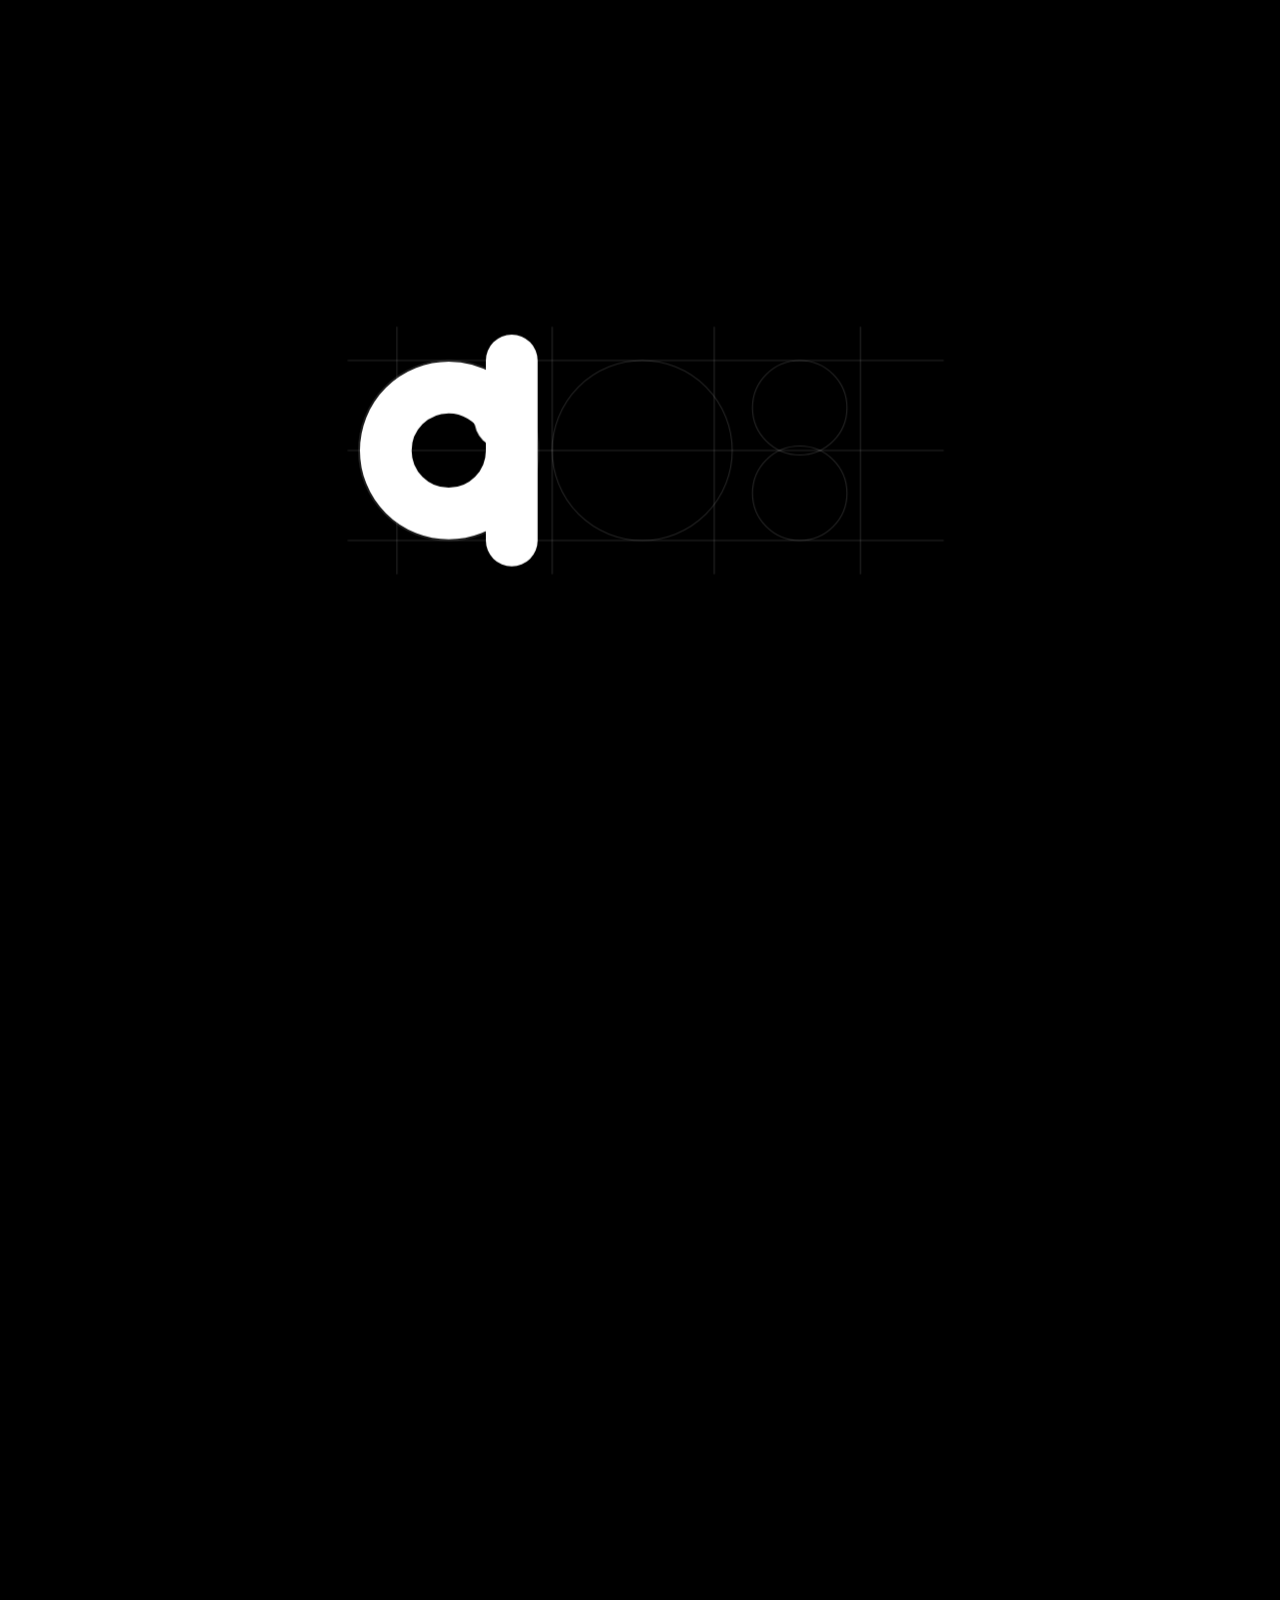
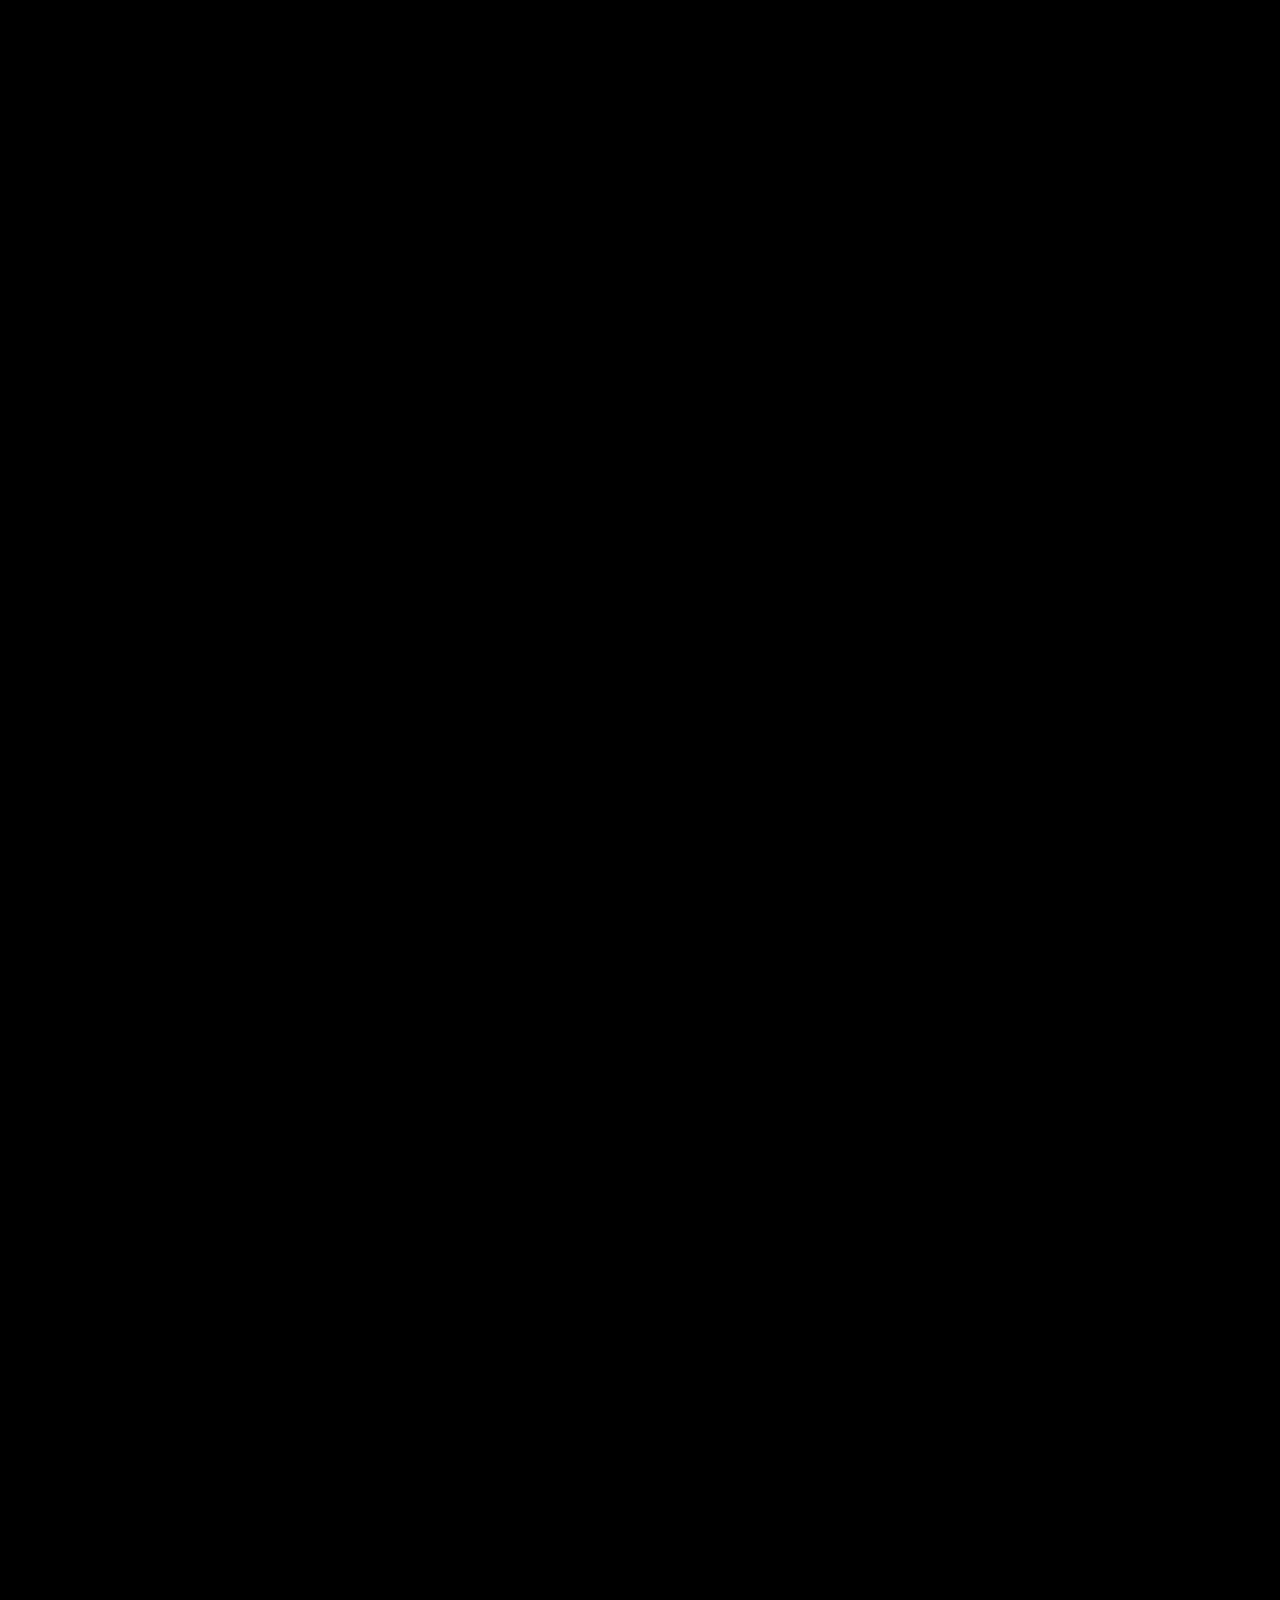
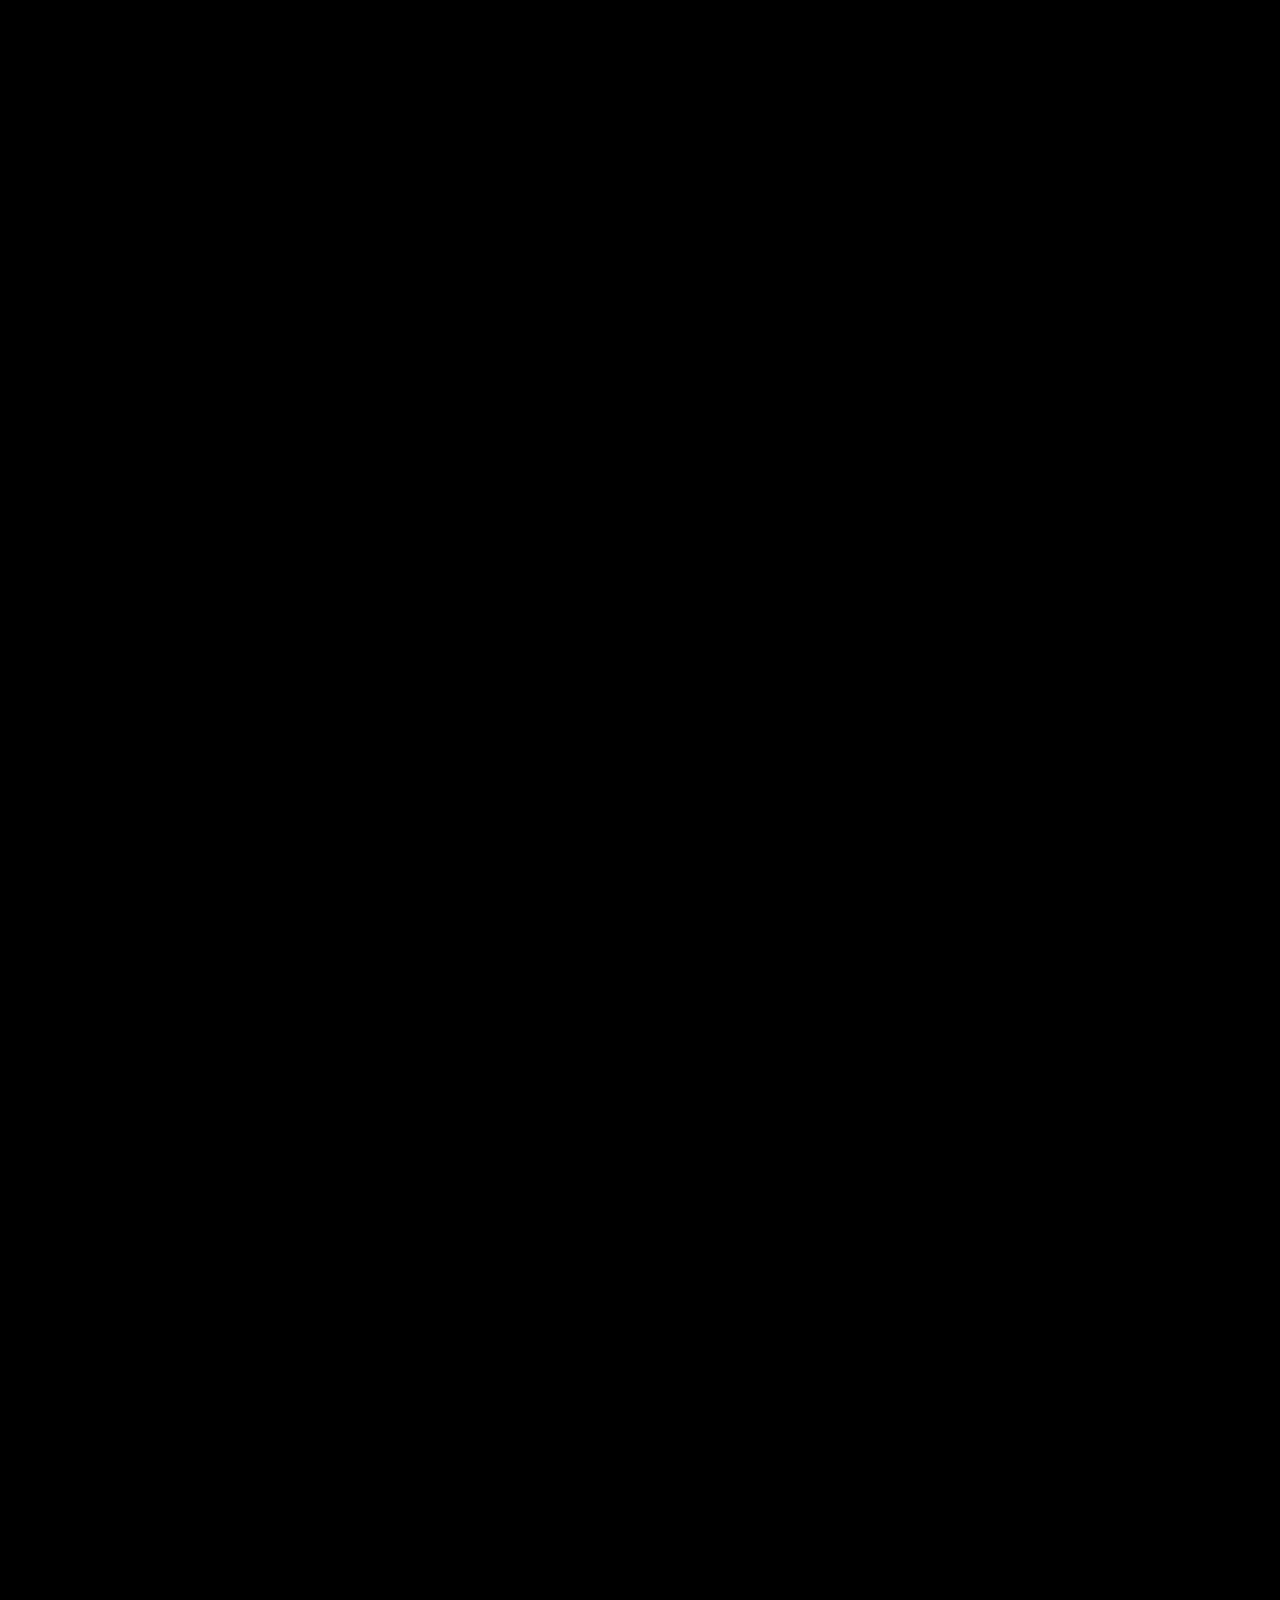
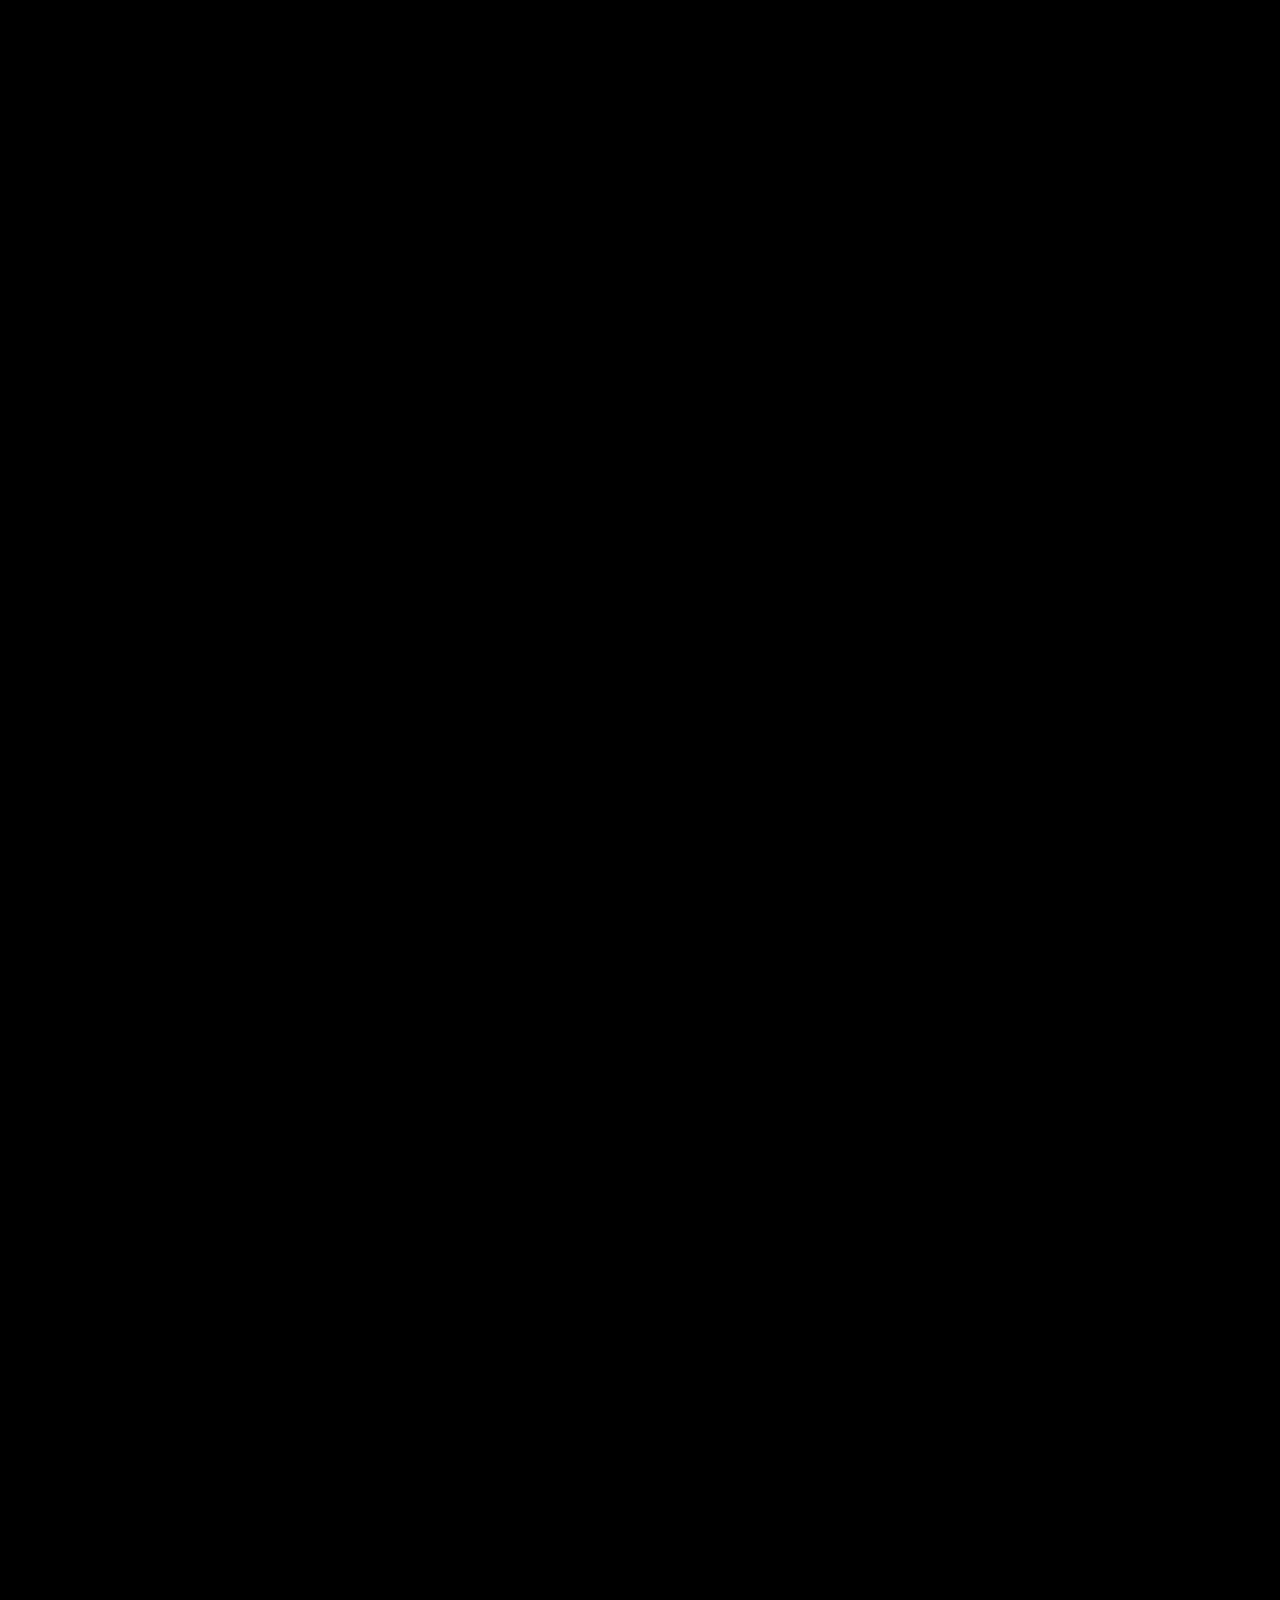
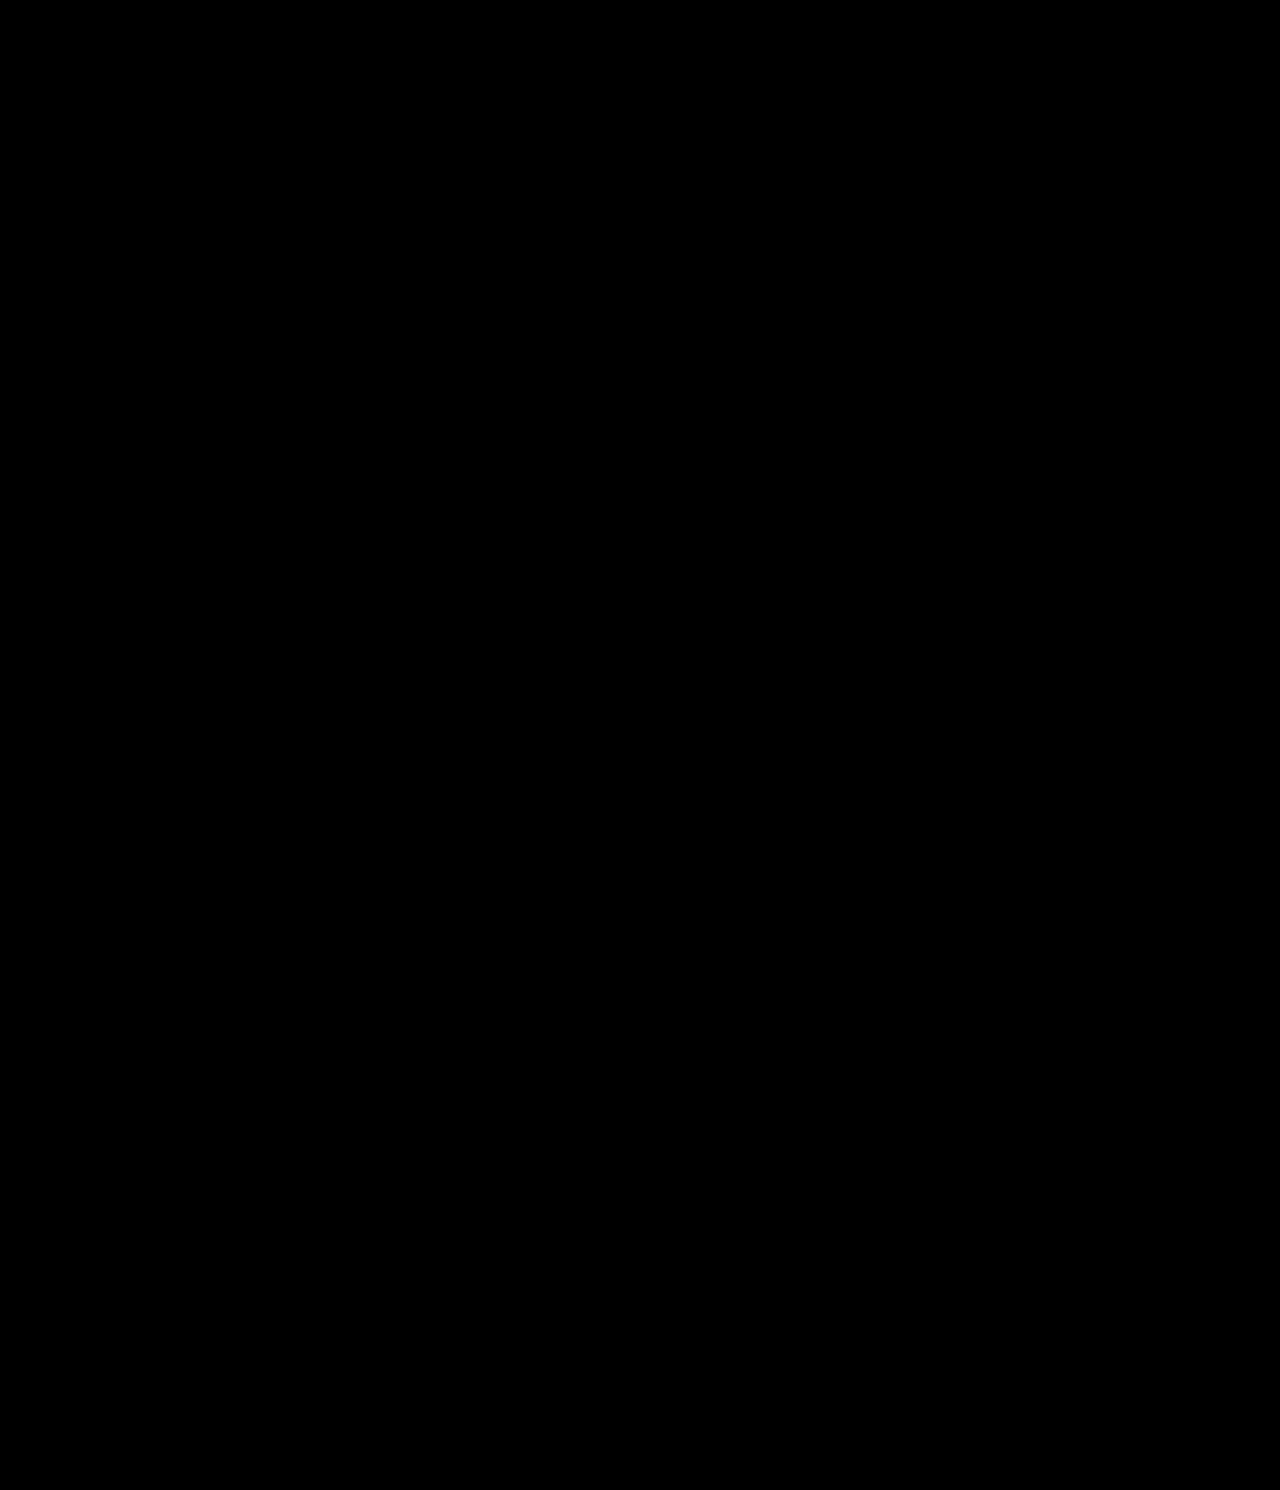
==== commit 95f34490: "Give the writing an actual front door, and drop the projects nobody can check You were right that it" ====
--- a/index.html
+++ b/index.html
@@ -648,6 +648,7 @@
     <p class="section__lead">
       Three write-ups on projects where the interesting part was a result I
       didn&rsquo;t expect, plus a published book chapter.
+      <a href="writing/">Read them all &rarr;</a>
     </p>
 
     <ul class="words__samples">
@@ -725,8 +726,8 @@
         <h1>Play</h1>
         <p>
           Things I built to find out whether they&rsquo;d work: an AI that plays the
-          real Geometry Dash, voice assistants, local LLM benchmarks, and one
-          spaceship battle game.
+          real Geometry Dash, a campus event search that understands &ldquo;where&rsquo;s
+          free food?&rdquo;, and a case wiki that keeps track of its own contradictions.
         </p>
         <a class="btn btn--margin" href="experiments.html" target="_blank" rel="noopener">
           <span class="btn__icon">&rarr;</span> explore
